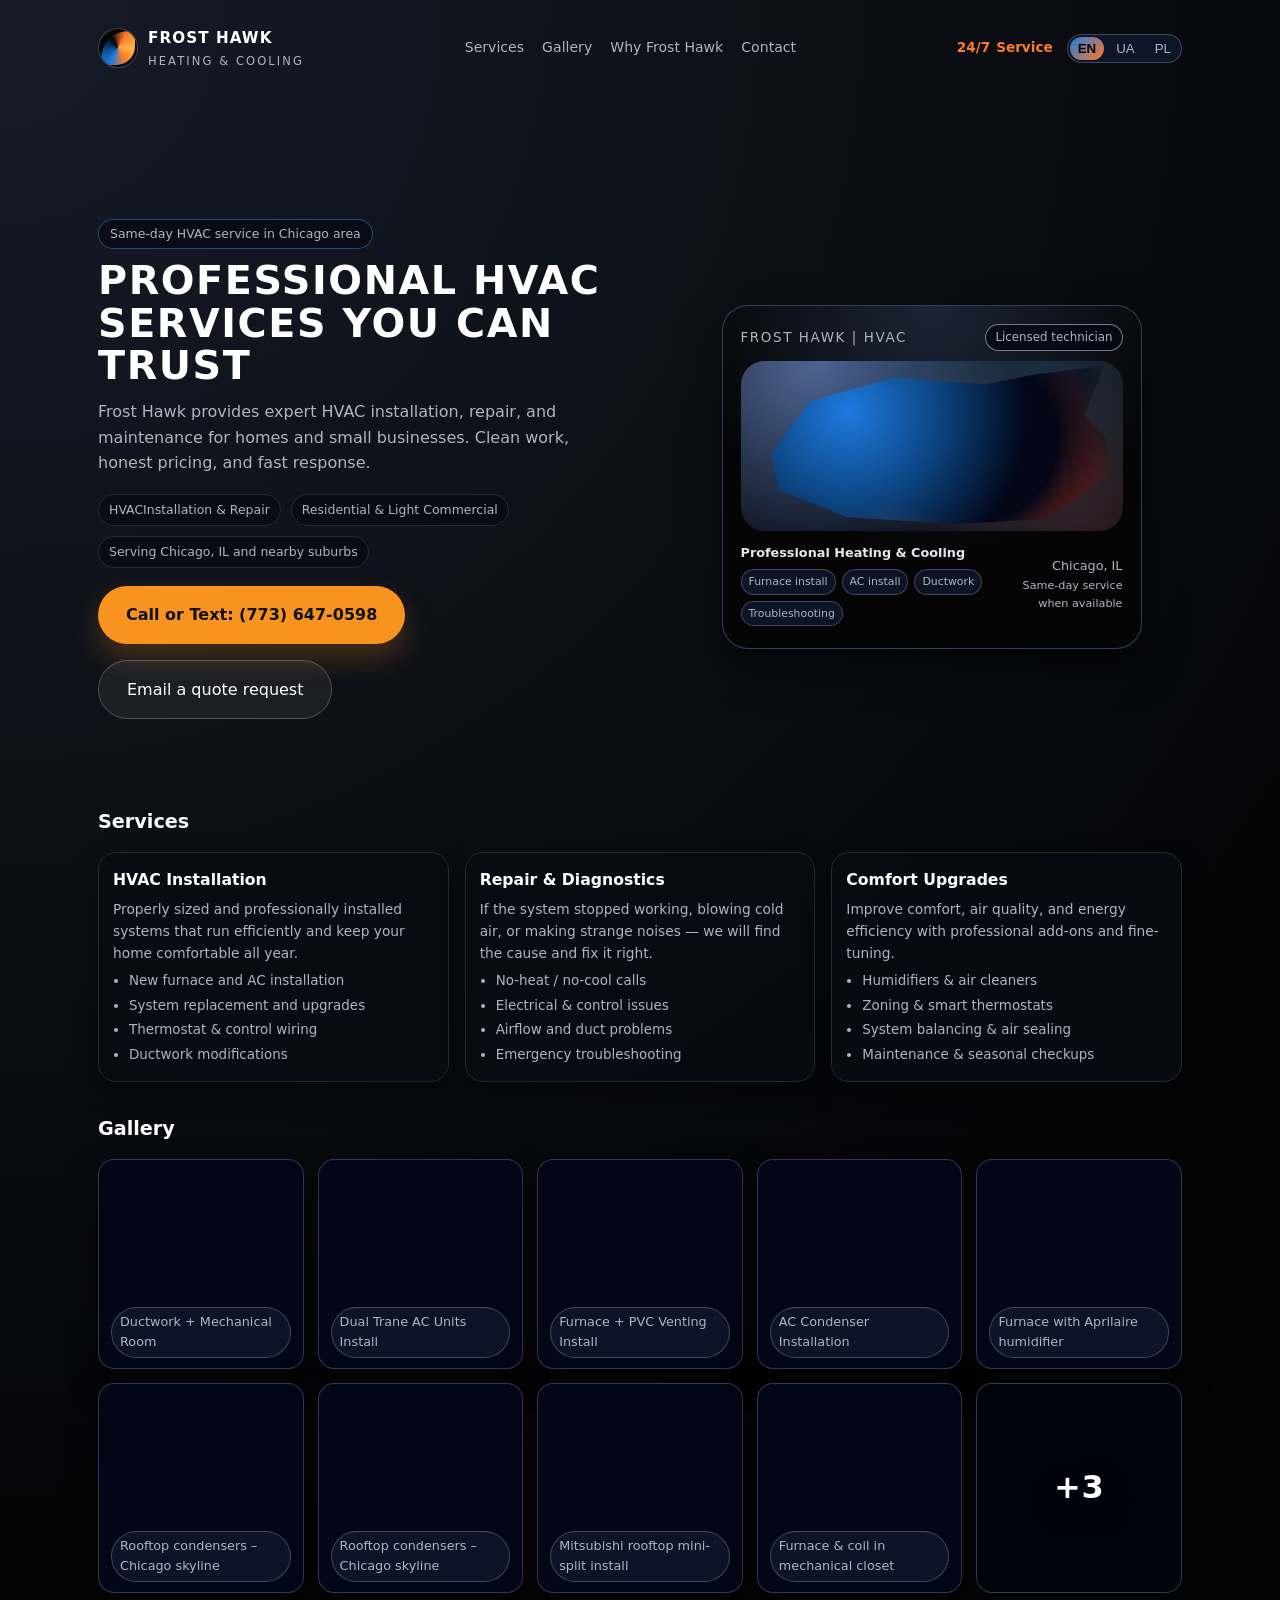
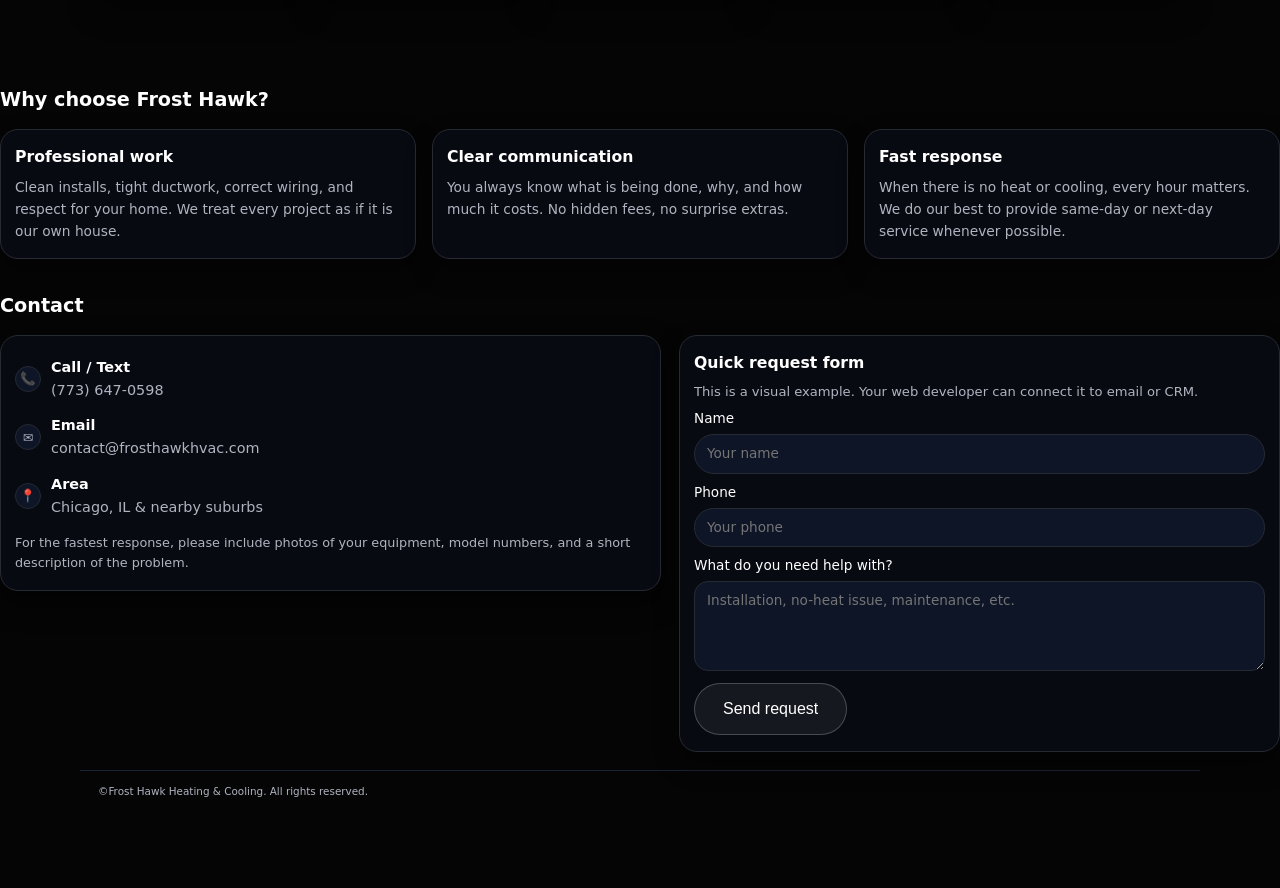
==== index.html @ 95826c8d "Add files via upload" ====
<!DOCTYPE html>
<html lang="en">
<head>
  <meta charset="UTF-8" />
    <link rel="stylesheet" href="style.css">
    <script src="script.js" defer></script>
  <title>FROST HAWK – Professional Heating & Cooling</title>
  <meta name="viewport" content="width=device-width, initial-scale=1" />
  <meta name="description" content="Frost Hawk – Professional Heating & Cooling. HVAC installation, repair and maintenance in Chicago area." />
</head>


<body>

<!-- Mobile Sticky CTA -->
<div class="mobile-sticky-cta">
    <a href="tel:+17736470598" class="btn btn-primary">
        Call or Text: (773) 647-0598
    </a>
</div>

  <div class="page">
    <header>
      <div class="wrapper">
        <div class="nav">
          <div class="logo-wrap">
            <div class="logo-circle">
              <!-- Put your real logo file as logo-frost-hawk.png in same folder -->
              <img src="img/logo-frost-hawk.png" alt="Frost Hawk logo" onerror="this.style.display='none'; this.nextElementSibling.style.display='block';" />
              <div class="logo-fallback" style="display:none;"></div>
            </div>
            <div class="brand-text">
              <div class="brand-name" data-i18n="brand_name">FROST HAWK</div>
              <div class="brand-sub" data-i18n="brand_sub">Heating &amp; Cooling</div>
            </div>
          </div>
          <nav class="nav-links">
            <a href="#services" data-i18n="nav_services">Services</a>
            <a href="#gallery" data-i18n="nav_gallery">Gallery</a>
            <a href="#why" data-i18n="nav_why">Why Frost Hawk</a>
            <a href="#contact" data-i18n="nav_contact">Contact</a>
          </nav>
          <div class="nav-right">
            <div class="nav-cta">
              <span data-i18n="nav_247">24/7</span>
              <span data-i18n="nav_service">Service</span>
            </div>

            <a class="header-phone-btn" href="tel:+17736470598" aria-label="Call (773) 647-0598">(773) 647-0598</a>
            <div class="lang-switch">
              <button class="lang-btn active" data-lang="en">EN</button>
              <button class="lang-btn" data-lang="uk">UA</button>
              <button class="lang-btn" data-lang="pl">PL</button>
            </div>

      <!-- Mobile fixed navigation + phone (mobile only) -->
      <div class="mobile-fixed-bar" id="mobileFixedBar">
        <div class="mobile-fixed-inner">
          <nav class="nav-links nav-links--mobile nav-links--fixed" aria-label="Mobile navigation">
              <a href="#services" data-i18n="nav_services">Services</a>
              <a href="#gallery" data-i18n="nav_gallery">Gallery</a>
              <a href="#why" data-i18n="nav_why">Why Frost Hawk</a>
              <a href="#contact" data-i18n="nav_contact">Contact</a>
            </nav>
          <div class="mobile-fixed-phone" id="mobileFixedPhone" aria-live="polite">
            <a class="mobile-fixed-phone__btn" href="tel:+17736470598" data-i18n="call_or_text">Call or Text: (773) 647-0598</a>
          </div>
        </div>
      </div>
</div>
</div>
      </div>
    </header>

    <main>
      <div class="wrapper">
        <!-- HERO -->
        <section class="hero">
          <div>
            <div class="hero-tag" data-i18n="hero_tag">
              <span class="hero-tag-pill"></span>
              Same-day HVAC service in Chicago area
            </div>
            <h1 class="hero-title" data-i18n="hero_title">
                Professional HVAC Services You Can Trust
            </h1>
            <p class="hero-subtitle" data-i18n="hero_subtitle">
              Frost Hawk provides expert HVAC installation, repair, and
              maintenance for homes and small businesses. Clean work, honest
              pricing, and fast response.
            </p>

            <div class="hero-badges">
              <div class="badge" data-i18n="badge_hvac"><strong>HVAC</strong> Installation &amp; Repair</div>
              <div class="badge" data-i18n="badge_residential">Residential &amp; Light Commercial</div>
              <div class="badge" data-i18n="badge_area">Serving Chicago, IL and nearby suburbs</div>
            </div>

              <div class="hero-actions">
                  <a
                          class="btn btn-primary"
                          href="tel:+17736470598"
                          data-i18n="btn_call"
                  >
                      Call or Text: (773) 647-0598
                  </a>

                  <a
                          class="btn btn-secondary"
                          href="mailto:contact@frosthawkhvac.com"
                          data-i18n="btn_email"
                  >
                      Email a quote request
                  </a>
              </div>


          </div>

          <!-- Right card -->
          <div class="hero-visual">
            <div class="hero-card">
              <div class="hero-card-header">
                <div class="hero-card-title" data-i18n="card_title">Frost Hawk | HVAC</div>
                <div class="hero-chip" data-i18n="card_chip">Licensed technician</div>
              </div>

              <div class="hero-hawk-blob">
                <div class="hero-hawk-shape"></div>
              </div>

              <div class="hero-card-footer">
                <div>
                  <strong data-i18n="card_footer_title">Professional Heating &amp; Cooling</strong>
                  <div class="hero-card-chip-row">
                    <span class="hero-card-chip" data-i18n="chip_furnace">Furnace install</span>
                    <span class="hero-card-chip" data-i18n="chip_ac">AC install</span>
                    <span class="hero-card-chip" data-i18n="chip_duct">Ductwork</span>
                    <span class="hero-card-chip" data-i18n="chip_trouble">Troubleshooting</span>
                  </div>
                </div>
                <div style="text-align:right;">
                  <div data-i18n="card_city">Chicago, IL</div>
                  <div style="font-size:0.7rem;color:var(--text-muted);" data-i18n="card_note">
                    Same-day service when available
                  </div>
                </div>
              </div>
            </div>
          </div>
        </section>

        <!-- SERVICES -->
        <section id="services">
          <h2 class="section-title" data-i18n="services_title">Services</h2>
          <div class="section-grid">
            <article class="card">
              <h3 data-i18n="svc_install_title">HVAC Installation</h3>
              <p data-i18n="svc_install_text">
                Properly sized and professionally installed systems that run
                efficiently and keep your home comfortable all year.
              </p>
              <ul>
                <li data-i18n="svc_install_li1">New furnace and AC installation</li>
                <li data-i18n="svc_install_li2">System replacement and upgrades</li>
                <li data-i18n="svc_install_li3">Thermostat &amp; control wiring</li>
                <li data-i18n="svc_install_li4">Ductwork modifications</li>
              </ul>
            </article>

            <article class="card">
              <h3 data-i18n="svc_repair_title">Repair &amp; Diagnostics</h3>
              <p data-i18n="svc_repair_text">
                If the system stopped working, blowing cold air, or making
                strange noises — we will find the cause and fix it right.
              </p>
              <ul>
                <li data-i18n="svc_repair_li1">No-heat / no-cool calls</li>
                <li data-i18n="svc_repair_li2">Electrical &amp; control issues</li>
                <li data-i18n="svc_repair_li3">Airflow and duct problems</li>
                <li data-i18n="svc_repair_li4">Emergency troubleshooting</li>
              </ul>
            </article>

            <article class="card">
              <h3 data-i18n="svc_upgrades_title">Comfort Upgrades</h3>
              <p data-i18n="svc_upgrades_text">
                Improve comfort, air quality, and energy efficiency with
                professional add-ons and fine-tuning.
              </p>
              <ul>
                <li data-i18n="svc_upgrades_li1">Humidifiers &amp; air cleaners</li>
                <li data-i18n="svc_upgrades_li2">Zoning &amp; smart thermostats</li>
                <li data-i18n="svc_upgrades_li3">System balancing &amp; air sealing</li>
                <li data-i18n="svc_upgrades_li4">Maintenance &amp; seasonal checkups</li>
              </ul>
            </article>
          </div>
        </section>

        <!-- GALLERY -->
        <section id="gallery">
          <h2 class="section-title" data-i18n="gallery_title">Gallery</h2>
<div class="gallery-grid">

                    <div class="gallery-item" style="background-image:url('img/gallery1.jpg'); background-position: top center;">
                        <div class="gallery-item-label">Ductwork + Mechanical Room</div>
                    </div>

                    <div class="gallery-item" style="background-image:url('img/gallery2.jpg')">
                        <div class="gallery-item-label">Dual Trane AC Units Install</div>
                    </div>

                    <div class="gallery-item" style="background-image:url('img/gallery3.jpg')">
                        <div class="gallery-item-label">Furnace + PVC Venting Install</div>
                    </div>

                    <div class="gallery-item" style="background-image:url('img/gallery4.jpg')">
                        <div class="gallery-item-label">AC Condenser Installation</div>
                    </div>

                <div class="gallery-item" style="background-image:url('img/gallery5.jpg')">
                    <div class="gallery-item-label">Furnace with Aprilaire humidifier</div>
                </div>

                <div class="gallery-item" style="background-image:url('img/gallery6.jpg')">
                    <div class="gallery-item-label">Rooftop condensers – Chicago skyline</div>
                </div>

                <div class="gallery-item" style="background-image:url('img/gallery7.jpg')">
                    <div class="gallery-item-label">Rooftop condensers – Chicago skyline</div>
                </div>

                <div class="gallery-item" style="background-image:url('img/gallery8.jpg')">
                    <div class="gallery-item-label">Mitsubishi rooftop mini-split install</div>
                </div>

                <div class="gallery-item" style="background-image:url('img/gallery9.jpg')">
                    <div class="gallery-item-label">Furnace & coil in mechanical closet</div>
                </div>

                <div class="gallery-item" style="background-image:url('img/gallery10.jpg')">
                    <div class="gallery-item-label">Radiant floor heating installation – commercial building</div>
                </div>

                <div class="gallery-item" style="background-image:url('img/gallery10_1.jpg')">
                    <div class="gallery-item-label">Hydronic radiant heating layout before concrete pour</div>
                </div>

                <div class="gallery-item" style="background-image:url('img/gallery10_2.jpg')">
                    <div class="gallery-item-label">Radiant heating system with insulation and tubing grid</div>
                </div>

                <div class="gallery-item gallery-more" role="button" tabindex="0" aria-label="View all photos">
                    <div class="gallery-more__overlay"></div>
                    <div class="gallery-more__text">+0</div>
                </div>
                <!-- Gallery Modal -->
                <div id="galleryModal" class="gallery-modal">
                    <div class="gallery-modal__overlay"></div>

                    <div class="gallery-modal__content">
                        <button class="gallery-modal__close">&times;</button>
                        <div id="galleryModalGrid" class="gallery-modal__grid"></div>
                    </div>
                </div>


            </div>





            </div>


        </section>

        <!-- WHY -->
        <section id="why">
          <h2 class="section-title" data-i18n="why_title">Why choose Frost Hawk?</h2>
          <div class="section-grid">
            <article class="card">
              <h3 data-i18n="why_prof_title">Professional work</h3>
              <p data-i18n="why_prof_text">
                Clean installs, tight ductwork, correct wiring, and respect for
                your home. We treat every project as if it is our own house.
              </p>
            </article>
            <article class="card">
              <h3 data-i18n="why_comm_title">Clear communication</h3>
              <p data-i18n="why_comm_text">
                You always know what is being done, why, and how much it costs.
                No hidden fees, no surprise extras.
              </p>
            </article>
            <article class="card">
              <h3 data-i18n="why_fast_title">Fast response</h3>
              <p data-i18n="why_fast_text">
                When there is no heat or cooling, every hour matters. We do our
                best to provide same-day or next-day service whenever possible.
              </p>
            </article>
          </div>
        </section>

        <!-- CONTACT -->
        <section id="contact">
          <h2 class="section-title" data-i18n="contact_title">Contact</h2>
          <div class="contact">
            <div class="contact-card">
              <div class="contact-row">
                <div class="contact-icon">📞</div>
                <div>
                  <strong data-i18n="contact_call_label">Call / Text</strong><br />
                  <a href="tel:+17736470598">(773) 647-0598</a>
                </div>
              </div>
              <div class="contact-row">
                <div class="contact-icon">✉️</div>
                <div>
                  <strong data-i18n="contact_email_label">Email</strong><br />
                    <a href="mailto:contact@frosthawkhvac.com">
                        contact@frosthawkhvac.com
                    </a>

                </div>
              </div>
              <div class="contact-row">
                <div class="contact-icon">📍</div>
                <div>
                  <strong data-i18n="contact_area_label">Area</strong><br />
                  <span data-i18n="contact_area_text">Chicago, IL &amp; nearby suburbs</span>
                </div>
              </div>
              <p class="contact-note" data-i18n="contact_note">
                For the fastest response, please include photos of your
                equipment, model numbers, and a short description of the
                problem.
              </p>
            </div>

            <div class="card">
              <h3 data-i18n="form_title">Quick request form</h3>
              <p style="font-size:0.82rem;color:var(--text-muted);margin-bottom:6px;" data-i18n="form_note">
                This is a visual example. Your web developer can connect it to
                email or CRM.
              </p>
                <form class="contact-form"
                      name="frosthawk-contact"
                      method="POST"
                      data-netlify="true">

                    <!-- обов'язкове приховане поле для Netlify -->
                    <input type="hidden" name="form-name" value="frosthawk-contact" />

                    <label>
                        <span data-i18n="form_name_label">Name</span>
                        <input type="text"
                               name="name"
                               placeholder="Your name"
                               data-i18n-placeholder="form_name_ph"
                               required />
                    </label>

                    <label>
                        <span data-i18n="form_phone_label">Phone</span>
                        <input type="tel"
                               name="phone"
                               placeholder="Your phone"
                               data-i18n-placeholder="form_phone_ph"
                               required />
                    </label>

                    <label>
                        <span data-i18n="form_msg_label">What do you need help with?</span>
                        <textarea
                                name="message"
                                placeholder="Installation, no-heat issue, maintenance, etc."
                                data-i18n-placeholder="form_msg_ph"
                                required></textarea>
                    </label>

                    <button type="submit" class="btn btn-secondary" data-i18n="form_btn">
                        Send request
                    </button>
                </form>

            </div>
          </div>
        </section>
      </div>
    </main>

    <footer>
      <div class="wrapper">
        <small data-i18n="footer_text">© <span id="year"></span> Frost Hawk Heating &amp; Cooling. All rights reserved.</small>
      </div>
    </footer>
  </div>

<!-- SERVICES MODAL -->
<div id="servicesModal" class="services-modal" aria-hidden="true">
    <div class="services-modal__backdrop" data-close="true"></div>

    <div class="services-modal__dialog" role="dialog" aria-modal="true">
        <button class="services-modal__close" type="button" aria-label="Close" data-close="true">×</button>

        <div class="services-modal__content"></div>

        <a class="btn btn-primary services-modal__cta" href="tel:+17736470598">
            Call or Text: (773) 647-0598
        </a>
    </div>
</div>

  <!-- LIGHTBOX -->
  <!-- LIGHTBOX -->
  <div id="lightbox" class="lightbox">
      <span class="close-lightbox">&times;</span>

      <button class="lightbox-btn lightbox-prev">&#10094;</button>
      <button class="lightbox-btn lightbox-next">&#10095;</button>

      <img id="lightbox-img" class="lightbox-img" src="">
  </div>


</body>
</html>
---- style.css ----
.nav-links--mobile{display:none !important;}
html, body{overflow-x:hidden; background:#050506;}
:root {
    --bg-main: #050506;
    --bg-card: #111318;
    --accent-orange: #ff7a2a;
    --accent-blue: #1e7adf;
    --accent-blue-dark: #0b427d;
    --text-main: #ffffff;
    --text-muted: #b0b4c0;
    --border-soft: #262a33;
    --radius-lg: 18px;
    --shadow-soft: 0 18px 40px rgba(0, 0, 0, 0.55);
}

* {
    box-sizing: border-box;
    margin: 0;
    padding: 0;
}

body {
    font-family: system-ui, -apple-system, BlinkMacSystemFont, "Segoe UI",
    sans-serif;
    background: radial-gradient(circle at top left, #151b28 0, #050506 55%);
    color: var(--text-main);
    line-height: 1.6;
    -webkit-font-smoothing: antialiased;
}

a {
    color: inherit;
    text-decoration: none;
}

img {
    max-width: 100%;
    display: block;
}

.page {
    min-height: 100vh;
    display: flex;
    flex-direction: column;
}

.wrapper {
    width: 100%;
    max-width: 1120px;
    margin: 0 auto;
    padding: 18px 18px 60px;
}

header {
    padding: 8px 0 12px;
}

.nav {
    display: flex;
    align-items: center;
    justify-content: space-between;
    gap: 18px;
}

.logo-wrap {
    display: flex;
    align-items: center;
    gap: 10px;
}

.logo-circle {
    width: 40px;
    height: 40px;
    border-radius: 999px;
    background: #050506;
    border: 1px solid rgba(148,163,184,0.4);
    display: flex;
    align-items: center;
    justify-content: center;
    overflow: hidden;
}

.logo-circle img {
    width: 100%;
    height: 100%;
    object-fit: cover;
}

.logo-fallback {
    width: 34px;
    height: 34px;
    border-radius: 90% 5% 60% 20%;
    background: conic-gradient(
            from 210deg,
            #1e7adf,
            #0b427d,
            #02040a,
            #ff7a2a,
            #ffb347,
            #ff7a2a,
            #1e7adf
    );
}

.brand-text {
    display: flex;
    flex-direction: column;
    gap: 2px;
}

.brand-name {
    font-weight: 800;
    letter-spacing: 0.07em;
    font-size: 0.95rem;
}

.brand-sub {
    font-size: 0.72rem;
    text-transform: uppercase;
    color: var(--text-muted);
    letter-spacing: 0.18em;
}

.nav-links {
    display: flex;
    gap: 18px;
    font-size: 0.88rem;
    color: var(--text-muted);
}

.nav-links a {
    position: relative;
    padding-bottom: 2px;
}

.nav-links a::after {
    content: "";
    position: absolute;
    left: 0;
    bottom: 0;
    width: 0;
    height: 2px;
    border-radius: 999px;
    background: linear-gradient(90deg, var(--accent-orange), var(--accent-blue));
    transition: width 0.18s ease-out;
}

.nav-links a:hover::after {
    width: 100%;
}

.nav-right {
    display: flex;
    align-items: center;
    gap: 14px;
}

.nav-cta {
    display: flex;
    align-items: center;
    gap: 6px;
    font-size: 0.85rem;
    color: var(--text-muted);
}

.nav-cta span {
    font-weight: 600;
    color: var(--accent-orange);
}

.lang-switch {
    display: flex;
    gap: 4px;
    border-radius: 999px;
    border: 1px solid rgba(75,85,99,0.8);
    padding: 2px;
    background: rgba(15,23,42,0.9);
    font-size: 0.75rem;
}

.lang-btn {
    border: none;
    background: transparent;
    color: var(--text-muted);
    padding: 4px 8px;
    border-radius: 999px;
    cursor: pointer;
}

.lang-btn.active {
    background: linear-gradient(135deg, var(--accent-blue), var(--accent-orange));
    color: #050505;
    font-weight: 600;
}

.btn {
    padding: 16px 28px;
    border-radius: 999px;
    font-size: 1rem;
    font-weight: 600;
    text-decoration: none;
    display: inline-flex;
    align-items: center;
    justify-content: center;
    transition: all 0.2s ease;
}

/* PRIMARY CTA */
.btn.btn-primary{
    background:#f7931e;
    color:#111;
    box-shadow:0 14px 30px rgba(247,147,30,0.25);
}

.btn.btn-primary:hover{
    background:#ff9f33;
    box-shadow:0 18px 36px rgba(247,147,30,0.32);
    transform:translateY(-1px);
}

/* SECONDARY CTA */

.btn.btn-secondary{
    font-weight:500;
    background:rgba(255,255,255,0.06);
    color:#fff;
    border:1px solid rgba(255,255,255,0.22);
}

.btn.btn-secondary:hover{
    background:rgba(255,255,255,0.12);
}


@media (max-width: 768px) {
    .hero-actions {
        flex-direction: column;
    }

    .hero-actions .btn {
        width: 100%;
    }
}

.hero {
    padding: 26px 0 40px;
    display: grid;
    grid-template-columns: minmax(0, 1.1fr) minmax(0, 1fr);
    gap: 32px;
    align-items: center;
}

.hero-tag {
    display: inline-flex;
    align-items: center;
    gap: 8px;
    padding: 4px 11px;
    border-radius: 999px;
    background: rgba(9, 12, 20, 0.9);
    border: 1px solid rgba(54, 116, 214, 0.6);
    font-size: 0.78rem;
    color: var(--text-muted);
    margin-bottom: 10px;
}

.hero-tag-pill {
    width: 8px;
    height: 8px;
    border-radius: 999px;
    background: radial-gradient(circle at 20% 20%, #fff, #4ade80);
    box-shadow: 0 0 10px #4ade80;
}

.hero-title {
    font-size: clamp(2.1rem, 3.1vw, 2.7rem);
    font-weight: 800;
    letter-spacing: 0.04em;
    line-height: 1.08;
    text-transform: uppercase;
    margin-bottom: 12px;
}

.hero-title span {
    background: linear-gradient(120deg, #fefcef, #ffcf70, #ff944c);
    -webkit-background-clip: text;
    color: transparent;
}

.hero-subtitle {
    font-size: 1rem;
    max-width: 520px;
    color: var(--text-muted);
    margin-bottom: 18px;
}

.hero-badges {
    display: flex;
    flex-wrap: wrap;
    gap: 10px;
    margin-bottom: 18px;
    font-size: 0.78rem;
}

.badge {
    padding: 5px 10px;
    border-radius: 999px;
    border: 1px solid var(--border-soft);
    background: rgba(9, 11, 18, 0.9);
    color: var(--text-muted);
}

.badge strong {
    color: var(--accent-orange);
}

.hero-actions {
    display: flex;
    flex-wrap: wrap;
    gap: 16px;
    margin-bottom: 16px;
}

.hero-contact-note {
    font-size: 0.86rem;
    color: var(--text-muted);
}

.hero-contact-note b {
    color: var(--text-main);
}

.hero-contact-note a {
    color: var(--accent-blue);
    text-decoration: underline;
    text-decoration-style: dotted;
}

.hero-visual {
    display: flex;
    justify-content: center;
}

.hero-card {
    width: 100%;
    max-width: 420px;
    background: radial-gradient(circle at top, #1b2436 0, #050506 62%);
    border-radius: 26px;
    padding: 18px 18px 22px;
    box-shadow: var(--shadow-soft);
    border: 1px solid rgba(60, 72, 104, 0.85);
    position: relative;
    overflow: hidden;
}

.hero-card-header {
    display: flex;
    justify-content: space-between;
    align-items: center;
    margin-bottom: 10px;
}

.hero-card-title {
    font-size: 0.84rem;
    letter-spacing: 0.12em;
    text-transform: uppercase;
    color: var(--text-muted);
}

.hero-chip {
    font-size: 0.74rem;
    padding: 3px 9px;
    border-radius: 999px;
    border: 1px solid rgba(148, 163, 184, 0.75);
    color: var(--text-muted);
    background: rgba(3, 7, 18, 0.7);
}

.hero-hawk-blob {
    position: relative;
    margin: 6px 0 12px;
    height: 170px;
    border-radius: 24px;
    background: radial-gradient(circle at 20% 0%, #415a8b, #0b1220 55%, #050506);
    overflow: hidden;
}

.hero-hawk-blob::before {
    content: "";
    position: absolute;
    inset: 0;
    background-image: radial-gradient(circle at 12% 10%, rgba(255, 255, 255, 0.08), transparent 55%),
    radial-gradient(circle at 80% 0%, rgba(56, 189, 248, 0.16), transparent 60%),
    radial-gradient(circle at 90% 90%, rgba(248, 113, 113, 0.18), transparent 60%);
    opacity: 0.9;
    mix-blend-mode: screen;
}

.hero-hawk-shape {
    position: absolute;
    inset: 0;
    background:
            radial-gradient(circle at 28% 30%, #1e7adf 0, #0b427d 32%, transparent 60%),
            radial-gradient(circle at 60% 45%, #020617 0, #020617 35%, transparent 65%),
            radial-gradient(circle at 60% 70%, #ff7a2a 0, #b9371b 36%, transparent 60%);
    clip-path: polygon(
            8% 55%,
            18% 24%,
            40% 10%,
            64% 14%,
            77% 8%,
            95% 3%,
            90% 32%,
            96% 46%,
            96% 68%,
            80% 93%,
            56% 96%,
            28% 92%,
            10% 76%
    );
    filter: drop-shadow(0 18px 40px rgba(15, 23, 42, 0.9));
}

.hero-card-footer {
    display: flex;
    justify-content: space-between;
    align-items: center;
    font-size: 0.8rem;
    color: var(--text-muted);
}

.hero-card-footer strong {
    color: #e5e7eb;
}

.hero-card-chip-row {
    display: flex;
    gap: 6px;
    margin-top: 6px;
    font-size: 0.68rem;
    flex-wrap: wrap;
}

.hero-card-chip {
    padding: 3px 7px;
    border-radius: 999px;
    background: rgba(15, 23, 42, 0.9);
    border: 1px solid rgba(75, 85, 99, 0.8);
}

section {
    margin-top: 32px;
}

.section-title {
    font-size: 1.2rem;
    font-weight: 700;
    margin-bottom: 14px;
}

.section-grid {
    display: grid;
    grid-template-columns: repeat(auto-fit, minmax(230px, 1fr));
    gap: 16px;
}

.card {
    background: rgba(9, 11, 18, 0.95);
    border-radius: var(--radius-lg);
    border: 1px solid var(--border-soft);
    padding: 14px 14px 16px;
    box-shadow: 0 12px 26px rgba(0, 0, 0, 0.45);
}

.card h3 {
    font-size: 0.98rem;
    margin-bottom: 6px;
}

.card p {
    font-size: 0.86rem;
    color: var(--text-muted);
}

.card ul {
    margin-top: 6px;
    padding-left: 16px;
    font-size: 0.84rem;
    color: var(--text-muted);
}

.card ul li + li {
    margin-top: 3px;
}

.gallery-grid {
    display: grid;
    grid-template-columns: repeat(auto-fit, minmax(180px, 1fr));
    gap: 14px;
}

.gallery-item {
    position: relative;
    border-radius: 16px;
    overflow: hidden;
    background: #020617;
    border: 1px solid rgba(51,65,85,0.9);
    height: 210px;                 /* фіксована висота, щоб усі однакові */
    display: flex;
    align-items: flex-end;
    padding: 10px 12px;
    box-shadow: 0 14px 30px rgba(0,0,0,0.55);

    /* ключове для фото: */
    background-size: cover;
    background-position: center;   /* центр кадру */
    background-repeat: no-repeat;
}


.gallery-item-label {
    font-size: 0.8rem;
    color: var(--text-muted);
    background: rgba(15,23,42,0.9);
    padding: 4px 8px;
    border-radius: 999px;
    border: 1px solid rgba(75,85,99,0.85);
    backdrop-filter: blur(4px);
}

.gallery-link {
    display: block;
    text-decoration: none;
    color: inherit;
}


.contact {
    display: grid;
    grid-template-columns: minmax(0, 1.1fr) minmax(0, 1fr);
    gap: 18px;
    align-items: start;
}

.contact-card {
    background: rgba(9, 11, 18, 0.96);
    border-radius: var(--radius-lg);
    border: 1px solid var(--border-soft);
    padding: 14px 14px 16px;
    box-shadow: 0 12px 26px rgba(0, 0, 0, 0.6);
}

.contact-row {
    display: flex;
    align-items: center;
    gap: 10px;
    font-size: 0.9rem;
    padding: 6px 0;
    color: var(--text-muted);
}

.contact-icon {
    width: 26px;
    height: 26px;
    border-radius: 999px;
    border: 1px solid var(--border-soft);
    display: flex;
    align-items: center;
    justify-content: center;
    font-size: 0.78rem;
    background: rgba(15, 23, 42, 0.85);
}

.contact-row strong {
    color: var(--text-main);
}

.contact-note {
    font-size: 0.8rem;
    margin-top: 8px;
    color: var(--text-muted);
}

.contact-form {
    display: flex;
    flex-direction: column;
    gap: 8px;
    font-size: 0.85rem;
}

.contact-form label {
    display: flex;
    flex-direction: column;
    gap: 4px;
}

.contact-form input,
.contact-form textarea {
    background: rgba(15, 23, 42, 0.9);
    border-radius: 999px;
    border: 1px solid var(--border-soft);
    padding: 8px 12px;
    color: var(--text-main);
    font: inherit;
    outline: none;
    transition: border 0.15s ease-out, box-shadow 0.15s ease-out;
}

.contact-form textarea {
    min-height: 90px;
    border-radius: 14px;
    resize: vertical;
}

.contact-form input:focus,
.contact-form textarea:focus {
    border-color: var(--accent-blue);
    box-shadow: 0 0 0 1px rgba(37, 99, 235, 0.6);
}

.contact-form .btn {
    margin-top: 4px;
    width: fit-content;
}

footer {
    padding: 18px 0 28px;
    font-size: 0.78rem;
    color: var(--text-muted);
}

footer .wrapper {
    border-top: 1px solid rgba(30, 41, 59, 0.9);
    padding-top: 12px;
}

footer small {
    display: block;
}

/* Responsive */

@media (max-width: 900px) {
    .hero {
        grid-template-columns: minmax(0, 1fr);
    }

    .hero-visual {
        order: -1;
    }

    .hero-card {
        max-width: 100%;
    }

    .wrapper {
        padding-inline: 14px;
    }
}

@media (max-width: 768px) {
    body {
        font-size: 15px;
    }

    .nav-links {
        display: none;
    }

    .nav-cta {
        display: none;
    }

    .hero-title {
        font-size: 1.8rem;
    }

    .hero-subtitle {
        font-size: 0.95rem;
    }


    .hero-actions .btn {
        width: 100%;
        justify-content: center;
    }

    .hero-badges {
        gap: 8px;
    }

    .section-grid {
        grid-template-columns: minmax(0, 1fr);
    }

    .gallery-grid {
        grid-template-columns: minmax(0, 1fr);
    }

    .contact {
        grid-template-columns: minmax(0, 1fr);
    }

    .contact-card,
    .card {
        padding-inline: 12px;
    }

    /* Mobile: make Services cards tappable (accordion) */
    #services .card{
        cursor: pointer;
    }
    #services .card:focus{
        outline: 2px solid rgba(56,189,248,0.55);
        outline-offset: 3px;
    }
    #services .card h3{
        display: flex;
        align-items: center;
        justify-content: space-between;
        gap: 10px;
    }
    #services .card h3::after{
        content: "▾";
        opacity: 0.75;
        transform: rotate(0deg);
        transition: transform .15s ease;
        flex: 0 0 auto;
    }
    #services .card.is-open h3::after{
        transform: rotate(180deg);
    }
    #services .card p,
    #services .card ul{
        display: none;
    }
    #services .card.is-open p,
    #services .card.is-open ul{
        display: block;
    }
}

@media (max-width: 480px) {
    .wrapper {
        padding-inline: 10px;
    }

    header {
        padding-bottom: 4px;
    }

    .logo-circle {
        width: 34px;
        height: 34px;
    }

    .brand-name {
        font-size: 0.9rem;
    }

    .brand-sub {
        font-size: 0.66rem;
    }

    .hero {
        padding: 18px 0 28px;
    }

    .hero-title {
        font-size: 1.6rem;
    }

    .hero-card {
        padding: 14px 12px 16px;
    }

    .hero-hawk-blob {
        height: 150px;
    }

    .btn {
        padding: 12px 18px;
        font-size: 0.95rem;
    }

    .contact-row {
        font-size: 0.86rem;
    }

    .contact-form input,
    .contact-form textarea {
        font-size: 0.86rem;
    }
}


/* LIGHTBOX OVERLAY */
.lightbox {
    display: none;
    position: fixed;
    inset: 0;
    background: rgba(0,0,0,0.75);
    backdrop-filter: blur(6px);
    justify-content: center;
    align-items: center;
    z-index: 9999;
}

.lightbox-img {
    max-width: 90%;
    max-height: 85%;
    border-radius: 12px;
    box-shadow: 0 0 25px rgba(0,0,0,0.7);
}

/* Кнопки "вліво/вправо" */
.lightbox-btn {
    position: absolute;
    top: 50%;
    transform: translateY(-50%);
    border: none;
    background: rgba(15,23,42,0.8);
    color: #ffffff;
    width: 44px;
    height: 44px;
    border-radius: 999px;
    cursor: pointer;
    font-size: 26px;
    display: flex;
    align-items: center;
    justify-content: center;
    box-shadow: 0 6px 18px rgba(0,0,0,0.6);
}

.lightbox-prev { left: 24px; }
.lightbox-next { right: 24px; }

.lightbox-btn:hover {
    background: rgba(30,64,175,0.95);
}

@media (max-width: 600px) {
    .lightbox-btn {
        width: 38px;
        height: 38px;
        font-size: 22px;
    }
}


.close-lightbox {
    position: fixed;
    top: 20px;
    right: 35px;
    font-size: 48px;
    font-weight: bold;
    color: white;
    cursor: pointer;
}

@media (max-width: 600px) {
    .gallery-item {
        height: auto;
        aspect-ratio: 16 / 9;      /* охайний формат кадру */
        background-size: contain;  /* показує всю фотку цілком */
        background-position: center;
        background-color: #020617; /* темні боки */
    }
}

/* =========================
   MOBILE STICKY CTA
========================= */
.mobile-sticky-cta {
    display: none; /* desktop: hidden */
}

@media (max-width: 768px) {
    .mobile-sticky-cta {
        position: fixed;
        left: 0;
        right: 0;
        bottom: 0;
        padding: 10px 12px calc(10px + env(safe-area-inset-bottom));
        background: linear-gradient(
                to top,
                rgba(5,5,6,0.98),
                rgba(5,5,6,0.85)
        );
        border-top: 1px solid rgba(255,255,255,0.08);
        justify-content: center;
        z-index: 999;
        backdrop-filter: blur(8px);

        /* ВАЖЛИВО: ховаємо за замовчуванням */
        display: flex;
        opacity: 0;
        pointer-events: none;
        transform: translateY(12px);
        transition: opacity 0.18s ease, transform 0.18s ease;
    }

    /* Показуємо тільки коли JS додасть клас */
    .mobile-sticky-cta.is-visible {
        opacity: 1;
        pointer-events: auto;
        transform: translateY(0);
    }

    .mobile-sticky-cta .btn {
        width: 100%;
        max-width: 520px;
        font-size: 1rem;
    }

    /* Щоб sticky не перекривав контент (можна залишити) */
    body.has-sticky {
        padding-bottom: 78px;
    }
}

/* =========================
   SERVICES MODAL (tap to zoom)
========================= */
#services .card { cursor: pointer; }

.services-modal {
    position: fixed;
    inset: 0;
    display: none;
    z-index: 1200;
}

.services-modal.is-open { display: block; }

.services-modal__backdrop{
    position:absolute;
    inset:0;
    background: rgba(0,0,0,0.65);
    backdrop-filter: blur(6px);
}

.services-modal__dialog{
    position:relative;
    width: calc(100% - 24px);
    max-width: 760px;
    margin: 10vh auto 0;
    background: rgba(9,11,18,0.96);
    border: 1px solid rgba(255,255,255,0.12);
    border-radius: 18px;
    box-shadow: 0 30px 80px rgba(0,0,0,0.55);
    padding: 16px 14px 14px;
    max-height: 80vh;
    overflow: auto;
}

.services-modal__close{
    position:absolute;
    top:10px;
    right:12px;
    width:44px;
    height:44px;
    border-radius:999px;
    border:1px solid rgba(255,255,255,0.14);
    background: rgba(255,255,255,0.06);
    color:#fff;
    font-size:28px;
    cursor:pointer;
}

.services-modal__content .card{
    background: transparent;
    border: none;
    box-shadow: none;
    padding: 4px 4px 0;
}

.services-modal__cta{
    width:100%;
    margin: 10px auto 0;
}

/* Gallery +N tile */
.gallery-more {
    position: relative;
    display: flex;
    align-items: center;
    justify-content: center;
    overflow: hidden;
}

.gallery-more__overlay{
    position:absolute;
    inset:0;
    background: rgba(0,0,0,0.45);
    backdrop-filter: blur(2px);
}

.gallery-more__text{
    position: relative;
    z-index: 2;
    font-size: 2rem;
    font-weight: 800;
    color: #fff;
    letter-spacing: 0.02em;
    text-shadow: 0 12px 30px rgba(0,0,0,0.45);
}

/* =========================
   GALLERY MODAL (thumbnails grid)
========================= */
.gallery-modal{
    position: fixed;
    inset: 0;
    display: none;
    z-index: 1300; /* вище за контент, нижче/вище лайтбокса не критично */
}
.gallery-modal.is-open{ display:block; }

.gallery-modal__backdrop{
    position:absolute;
    inset:0;
    background: rgba(0,0,0,0.70);
    backdrop-filter: blur(8px);
}

.gallery-modal__dialog{
    position: relative;
    width: calc(100% - 24px);
    max-width: 1000px;
    margin: 8vh auto 0;
    background: rgba(9,11,18,0.96);
    border: 1px solid rgba(255,255,255,0.12);
    border-radius: 18px;
    box-shadow: 0 30px 90px rgba(0,0,0,0.60);
    padding: 14px;
    max-height: 82vh;
    overflow: auto;
}

.gallery-modal__close{
    position: fixed;
    top: 14px;
    right: 14px;
    z-index: 3000;
    width: 46px;
    height: 46px;
    border-radius: 999px;
    background: rgba(0,0,0,0.6);
    backdrop-filter: blur(10px);
    display: flex;
    align-items: center;
    justify-content: center;
    font-size: 34px;
    color:#fff;
    border:none;
    cursor:pointer;
}

.gallery-modal__header{
    padding: 6px 6px 10px;
}
.gallery-modal__title{
    font-weight: 800;
    letter-spacing: 0.04em;
}
.gallery-modal__sub{
    font-size: 0.85rem;
    color: var(--text-muted);
    margin-top: 2px;
}

.gallery-modal__grid{
    display: grid;
    grid-template-columns: repeat(auto-fit, minmax(160px, 1fr));
    gap: 12px;
    padding: 6px;
}

.gallery-modal__thumb{
    position: relative;
    border-radius: 14px;
    overflow: hidden;
    border: 1px solid rgba(51,65,85,0.9);
    background: #020617;
    aspect-ratio: 16 / 10;
    cursor: pointer;
    box-shadow: 0 12px 26px rgba(0,0,0,0.45);

    background-size: cover;
    background-position: center;
    background-repeat: no-repeat;
}

.gallery-modal__thumb-label{
    position:absolute;
    left:10px;
    bottom:10px;
    font-size: 0.78rem;
    color: var(--text-muted);
    background: rgba(15,23,42,0.9);
    padding: 4px 8px;
    border-radius: 999px;
    border: 1px solid rgba(75,85,99,0.85);
    backdrop-filter: blur(4px);
}

/* ===== GALLERY MODAL ===== */
.gallery-modal {
    position: fixed;
    inset: 0;
    display: none;
    z-index: 9999;
}

.gallery-modal.is-open {
    display: block;
}

.gallery-modal__overlay {
    position: absolute;
    inset: 0;
    background: rgba(0,0,0,0.55);
}

.gallery-modal__content {
    position: relative;
    max-width: 1100px;
    margin: 60px auto;
    background: #0b0b0b;
    border-radius: 16px;
    padding: 24px;
}

.gallery-modal__close{
    position: fixed;
    top: 14px;
    right: 14px;
    z-index: 3000;
    width: 46px;
    height: 46px;
    border-radius: 999px;
    background: rgba(0,0,0,0.6);
    backdrop-filter: blur(10px);
    display: flex;
    align-items: center;
    justify-content: center;
    font-size: 34px;
    color:#fff;
    border:none;
    cursor:pointer;
}

.gallery-modal__grid {
    display: grid;
    grid-template-columns: repeat(auto-fill, minmax(180px, 1fr));
    gap: 16px;
}

.gallery-modal__thumb {
    position: relative;
    aspect-ratio: 1 / 1;
    background-size: cover;
    background-position: center;
    border-radius: 14px;
    cursor: pointer;
    overflow: hidden;
}

.gallery-modal__thumb::after {
    content: "";
    position: absolute;
    inset: 0;
    background: rgba(0,0,0,0.15);
    opacity: 0;
    transition: 0.2s;
}

.gallery-modal__thumb:hover::after {
    opacity: 1;
}

.gallery-modal__thumb-label {
    position: absolute;
    left: 10px;
    right: 10px;
    bottom: 10px;
    font-size: 13px;
    color: #fff;
    background: rgba(0,0,0,0.55);
    padding: 6px 10px;
    border-radius: 10px;
}







/* Mobile header phone button (appears after scroll) */
.header-phone-btn{
  display:none;
  align-items:center;
  justify-content:center;
  padding: 8px 12px;
  border-radius: 999px;
  border: 1px solid rgba(255,255,255,.14);
  background: rgba(0,0,0,.35);
  color: rgba(255,255,255,.92);
  font-weight: 700;
  font-size: 14px;
  line-height: 1;
  white-space: nowrap;
  opacity: 0;
  transform: translateY(-6px);
  pointer-events: none;
  transition: opacity .18s ease, transform .18s ease;
}
@media (max-width: 768px){
  .header-phone-btn{ display:inline-flex; }
  body.show-phone .header-phone-btn{
    opacity: 1;
    transform: translateY(0);
    pointer-events: auto;
  }
}


/* Prevent background scroll when any modal/lightbox is open */
html.modal-open, body.modal-open{
    overflow: hidden !important;
    overscroll-behavior: none;
    touch-action: auto;
}

/* Gallery modal should scroll internally */
.gallery-modal{
    overflow-y: auto;
    -webkit-overflow-scrolling: touch;
    overscroll-behavior: contain;
}

.gallery-modal__content{
    /* make content fit viewport and scroll */
    max-height: calc(100dvh - 24px);
    overflow: auto;
    margin: 12px auto;
    padding-top: 58px; /* space for close button */
}

/* Keep close button always accessible */
.gallery-modal__close{
    position: fixed;
    top: 14px;
    right: 14px;
    z-index: 3000;
    width: 46px;
    height: 46px;
    border-radius: 999px;
    background: rgba(0,0,0,0.6);
    backdrop-filter: blur(10px);
    display: flex;
    align-items: center;
    justify-content: center;
    font-size: 34px;
    color:#fff;
    border:none;
    cursor:pointer;
}

/* Ensure overlay sits under content but blocks clicks */
.gallery-modal__overlay{
    pointer-events: auto;
}
.gallery-modal__content{
    pointer-events: auto;
}

/* Lightbox: keep close button above image and prevent background scroll */
.close-lightbox{
    z-index: 2002;
}
.lightbox{
    touch-action: auto;
}


/* --- Desktop modal sizing & no sideways scroll --- */
.gallery-modal__content{
    width: min(1100px, calc(100vw - 24px));
    box-sizing: border-box;
}
.gallery-modal__grid{
    width: 100%;
    box-sizing: border-box;
}


/* --- Header responsiveness for long translations (UA/PL) --- */
@media (max-width: 520px){
  .nav{ flex-wrap: wrap; align-items: flex-start; gap: 10px; }
  .logo-wrap{ max-width: 70%; }
  .brand-name{ font-size: 0.9rem; }
  .brand-sub{
    font-size: 0.64rem;
    letter-spacing: 0.10em;
    line-height: 1.2;
    max-width: 20ch;
    word-break: break-word;
  }
  header .nav > .nav-links:not(.nav-links--mobile){ display:none; }
  header .nav{flex-direction:column; align-items:center;}
  .nav-right{width:100%; justify-content:center; flex-wrap:wrap;}
  .nav-cta{display:inline-flex;}
  .header-phone-btn{display:inline-flex;}

  .nav-links--mobile{ display:grid !important; }

    /* Mobile header nav under language switch */
  .nav-links--mobile{
    display: grid;
    grid-template-columns: 1fr 1fr;
    gap: 10px 14px;
    margin: 10px auto 0;
    width: 100%;
    max-width: 360px;
    padding: 0;
    border: none;
    background: transparent;
  }
  .nav-links--mobile a{
    display: block;
    text-align: center;
    padding: 10px 12px;
    border: 1px solid rgba(51,65,85,0.55);
    border-radius: 999px;
    background: rgba(2,6,23,0.35);
    backdrop-filter: blur(10px);
    font-size: 0.85rem;
    white-space: nowrap;
  }

  .lang-switch{ margin-left: auto; flex: 0 0 auto; }
  .lang-btn{ padding: 4px 7px; }
}

/* Prevent any horizontal page drift */
html, body{ overflow-x: hidden; }


/* ===== Mobile fixed nav + attached phone ===== */

@media (max-width: 768px){
  :root{ --mobile-fixed-bar-h: 0px; }

  body{
    padding-top: var(--mobile-fixed-bar-h) !important;
  }

  /* disable old bottom sticky CTA (we use top bar + phone) */
  .mobile-sticky-cta{ display:none !important; }

  .mobile-fixed-bar{
    position: fixed;
    top: 0;
    left: 0;
    right: 0;
    z-index: 5000;
    padding: 10px 12px;
    background: rgba(2,6,23,0.60);
    backdrop-filter: blur(14px);
    -webkit-backdrop-filter: blur(14px);
    border-bottom: 1px solid rgba(51,65,85,0.45);
  }

  .mobile-fixed-inner{
    max-width: 520px;
    margin: 0 auto;
  }

  .nav-links--fixed{
    display: flex !important;
    align-items: center;
    justify-content: flex-start;
    gap: 10px;
    flex-wrap: nowrap;
    overflow-x: auto;
    -webkit-overflow-scrolling: touch;
    padding-bottom: 4px;
    scrollbar-width: none;
  }
  .nav-links--fixed::-webkit-scrollbar{ display:none; }

  .nav-links--fixed a{
    white-space: nowrap;
    flex: 0 0 auto;
    padding: 10px 14px;
    border-radius: 999px;
    font-size: 14px;
  }

  /* Phone row hidden by default; appears when header phone is out of view */
  .mobile-fixed-phone{
    max-height: 0;
    opacity: 0;
    overflow: hidden;
    transform: translateY(-6px);
    transition: max-height .22s ease, opacity .22s ease, transform .22s ease, margin-top .22s ease;
    margin-top: 0;
  }

  body.show-fixed-phone .mobile-fixed-phone{
    max-height: 70px;
    opacity: 1;
    transform: translateY(0);
    margin-top: 8px;
  }

  .mobile-fixed-phone__btn{
    display: block;
    width: 100%;
    text-align: center;
    padding: 12px 14px;
    border-radius: 999px;
    border: 1px solid rgba(51,65,85,0.55);
    background: rgba(2,6,23,0.35);
    backdrop-filter: blur(12px);
    -webkit-backdrop-filter: blur(12px);
  }
}

@media (min-width: 769px){
  body{ padding-top: 0 !important; }
  .mobile-fixed-bar{ display:none !important; }
}
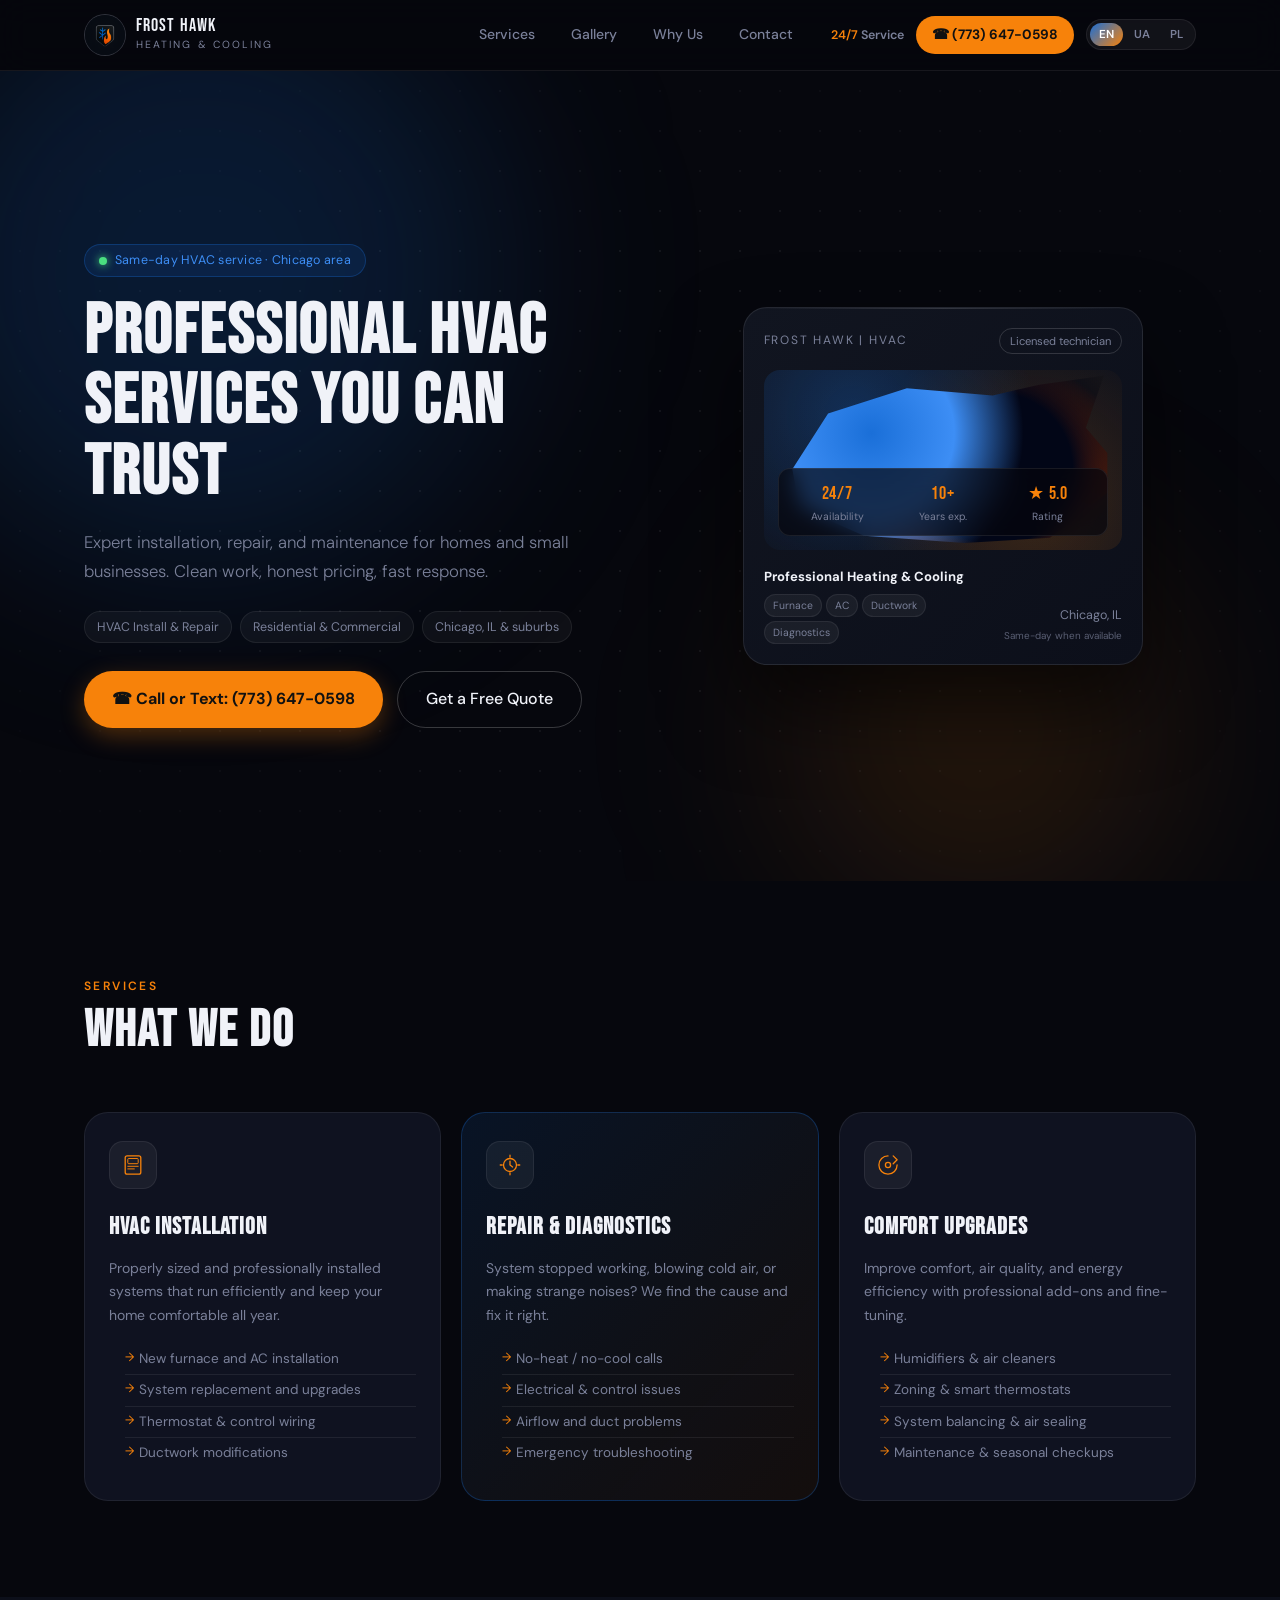
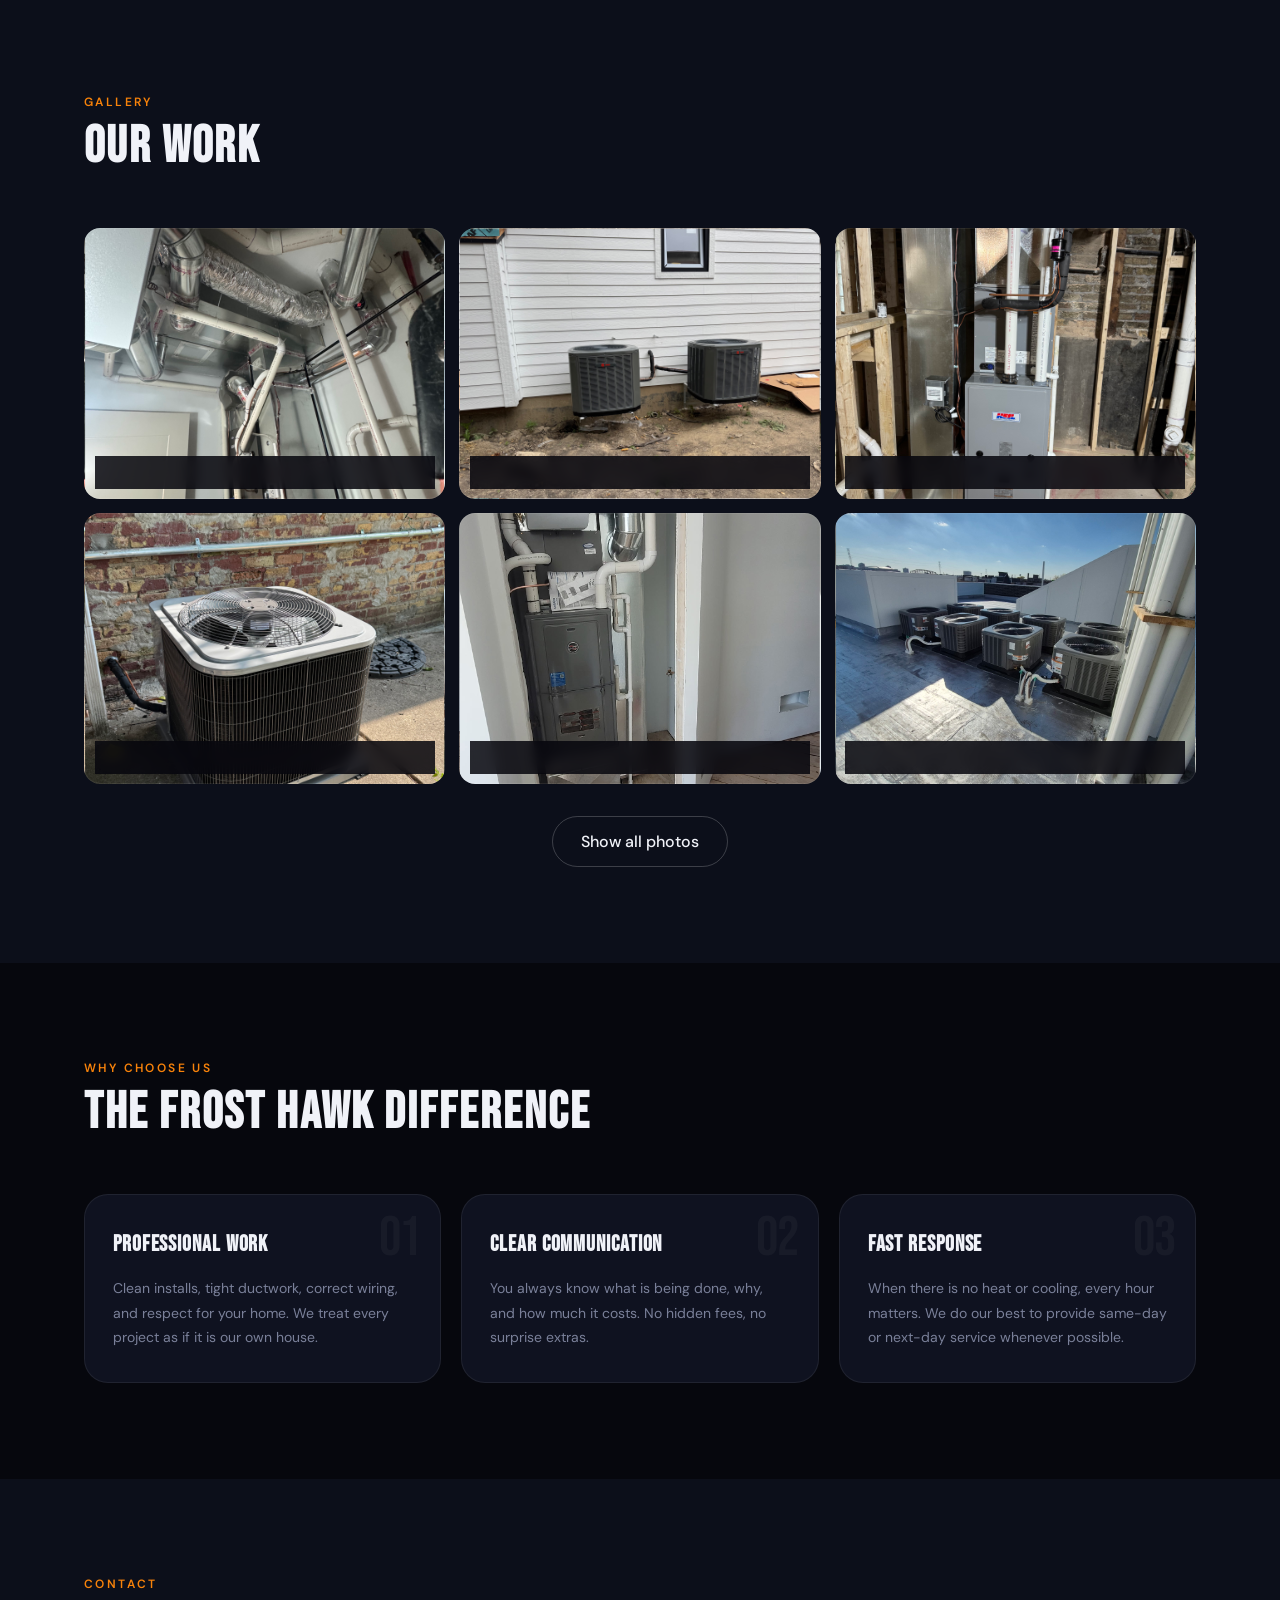
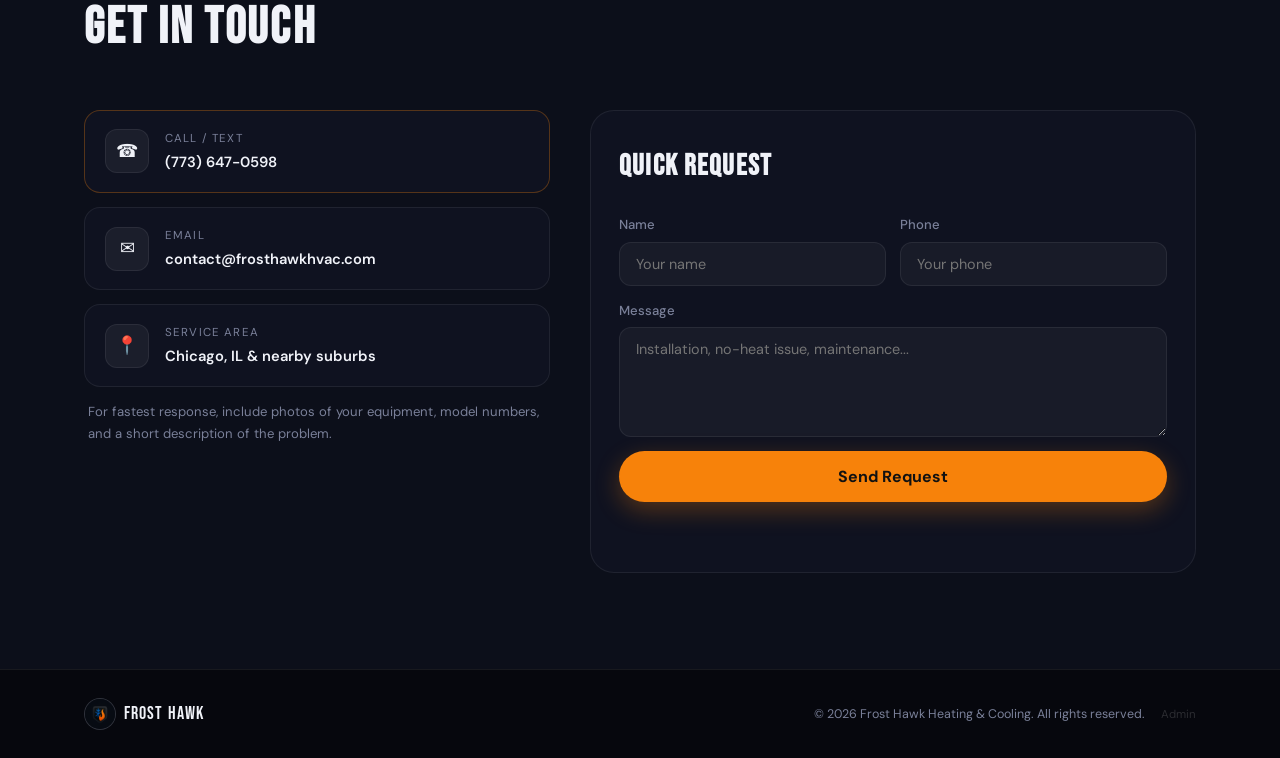
==== commit dca5ec52: "Add files via upload" ====
--- a/index.html
+++ b/index.html
@@ -2,430 +2,322 @@
 <html lang="en">
 <head>
   <meta charset="UTF-8" />
-    <link rel="stylesheet" href="style.css">
-    <script src="script.js" defer></script>
-  <title>FROST HAWK – Professional Heating & Cooling</title>
   <meta name="viewport" content="width=device-width, initial-scale=1" />
   <meta name="description" content="Frost Hawk – Professional Heating & Cooling. HVAC installation, repair and maintenance in Chicago area." />
+  <title>FROST HAWK – Professional Heating & Cooling</title>
+  <link rel="preconnect" href="https://fonts.googleapis.com">
+  <link rel="preconnect" href="https://fonts.gstatic.com" crossorigin>
+  <link href="https://fonts.googleapis.com/css2?family=Bebas+Neue&family=DM+Sans:ital,wght@0,300;0,400;0,500;0,600;1,300&display=swap" rel="stylesheet">
+  <link rel="stylesheet" href="style.css">
+  <script src="script.js" defer></script>
 </head>
-
-
 <body>
 
-<!-- Mobile Sticky CTA -->
-<div class="mobile-sticky-cta">
-    <a href="tel:+17736470598" class="btn btn-primary">
-        Call or Text: (773) 647-0598
-    </a>
+<!-- ══════════════════════════════════════════
+     MOBILE FIXED NAV BAR
+══════════════════════════════════════════ -->
+<div class="mob-bar" id="mobBar">
+  <nav class="mob-nav">
+    <a href="#services" data-i18n="nav_services">Services</a>
+    <a href="#gallery" data-i18n="nav_gallery">Gallery</a>
+    <a href="#why" data-i18n="nav_why">Why Us</a>
+    <a href="#contact" data-i18n="nav_contact">Contact</a>
+  </nav>
+  <a href="tel:+17736470598" class="mob-call" id="mobCall" data-i18n="btn_call_short">☎ (773) 647-0598</a>
 </div>
 
-  <div class="page">
-    <header>
-      <div class="wrapper">
-        <div class="nav">
-          <div class="logo-wrap">
-            <div class="logo-circle">
-              <!-- Put your real logo file as logo-frost-hawk.png in same folder -->
-              <img src="img/logo-frost-hawk.png" alt="Frost Hawk logo" onerror="this.style.display='none'; this.nextElementSibling.style.display='block';" />
-              <div class="logo-fallback" style="display:none;"></div>
+<!-- ══════════════════════════════════════════
+     HEADER
+══════════════════════════════════════════ -->
+<header class="site-header">
+  <div class="wrap">
+    <div class="hdr">
+      <a href="#" class="logo-link">
+        <div class="logo-ring">
+          <img src="logo-frost-hawk.png" alt="Frost Hawk" onerror="this.style.display='none'">
+        </div>
+        <div class="logo-text">
+          <span class="logo-name" data-i18n="brand_name">FROST HAWK</span>
+          <span class="logo-sub" data-i18n="brand_sub">Heating & Cooling</span>
+        </div>
+      </a>
+
+      <nav class="desk-nav">
+        <a href="#services" data-i18n="nav_services">Services</a>
+        <a href="#gallery" data-i18n="nav_gallery">Gallery</a>
+        <a href="#why" data-i18n="nav_why">Why Frost Hawk</a>
+        <a href="#contact" data-i18n="nav_contact">Contact</a>
+      </nav>
+
+      <div class="hdr-right">
+        <div class="badge-247"><span data-i18n="nav_247">24/7</span> <span data-i18n="nav_service">Service</span></div>
+        <a href="tel:+17736470598" class="hdr-phone" data-i18n="btn_call_short">(773) 647-0598</a>
+        <div class="lang-switch">
+          <button class="lang-btn active" data-lang="en">EN</button>
+          <button class="lang-btn" data-lang="uk">UA</button>
+          <button class="lang-btn" data-lang="pl">PL</button>
+        </div>
+      </div>
+    </div>
+  </div>
+</header>
+
+<!-- ══════════════════════════════════════════
+     HERO
+══════════════════════════════════════════ -->
+<section class="hero">
+  <div class="hero-bg-grid"></div>
+  <div class="hero-glow hero-glow--blue"></div>
+  <div class="hero-glow hero-glow--orange"></div>
+
+  <div class="wrap hero-wrap">
+    <div class="hero-content">
+      <div class="hero-eyebrow">
+        <span class="pulse-dot"></span>
+        <span data-i18n="hero_tag">Same-day HVAC service · Chicago area</span>
+      </div>
+
+      <h1 class="hero-h1" data-i18n="hero_title">Professional<br><em>HVAC Services</em><br>You Can Trust</h1>
+
+      <p class="hero-lead" data-i18n="hero_subtitle">Expert installation, repair, and maintenance for homes and small businesses. Clean work, honest pricing, fast response.</p>
+
+      <div class="hero-chips">
+        <span class="chip" data-i18n="badge_hvac">HVAC Install & Repair</span>
+        <span class="chip" data-i18n="badge_residential">Residential & Commercial</span>
+        <span class="chip" data-i18n="badge_area">Chicago, IL & suburbs</span>
+      </div>
+
+      <div class="hero-ctas">
+        <a href="tel:+17736470598" class="btn-primary" data-i18n="btn_call">☎ Call or Text: (773) 647-0598</a>
+        <a href="#contact" class="btn-ghost" data-i18n="btn_quote">Get a Free Quote</a>
+      </div>
+    </div>
+
+    <div class="hero-card-wrap">
+      <div class="hero-card">
+        <div class="hc-top">
+          <div class="hc-label" data-i18n="card_title">Frost Hawk | HVAC</div>
+          <div class="hc-badge" data-i18n="card_chip">Licensed technician</div>
+        </div>
+        <div class="hc-visual">
+          <div class="hawk-shape"></div>
+          <div class="hc-stats">
+            <div class="hc-stat"><span class="hc-num">24/7</span><span class="hc-cap" data-i18n="stat_availability">Availability</span></div>
+            <div class="hc-stat"><span class="hc-num">10+</span><span class="hc-cap" data-i18n="stat_years">Years exp.</span></div>
+            <div class="hc-stat"><span class="hc-num">★ 5.0</span><span class="hc-cap" data-i18n="stat_rating">Rating</span></div>
+          </div>
+        </div>
+        <div class="hc-footer">
+          <div>
+            <strong data-i18n="card_footer_title">Professional Heating & Cooling</strong>
+            <div class="hc-tags">
+              <span data-i18n="chip_furnace">Furnace</span>
+              <span data-i18n="chip_ac">AC</span>
+              <span data-i18n="chip_duct">Ductwork</span>
+              <span data-i18n="chip_trouble">Diagnostics</span>
             </div>
-            <div class="brand-text">
-              <div class="brand-name" data-i18n="brand_name">FROST HAWK</div>
-              <div class="brand-sub" data-i18n="brand_sub">Heating &amp; Cooling</div>
-            </div>
-          </div>
-          <nav class="nav-links">
-            <a href="#services" data-i18n="nav_services">Services</a>
-            <a href="#gallery" data-i18n="nav_gallery">Gallery</a>
-            <a href="#why" data-i18n="nav_why">Why Frost Hawk</a>
-            <a href="#contact" data-i18n="nav_contact">Contact</a>
-          </nav>
-          <div class="nav-right">
-            <div class="nav-cta">
-              <span data-i18n="nav_247">24/7</span>
-              <span data-i18n="nav_service">Service</span>
-            </div>
-
-            <a class="header-phone-btn" href="tel:+17736470598" aria-label="Call (773) 647-0598">(773) 647-0598</a>
-            <div class="lang-switch">
-              <button class="lang-btn active" data-lang="en">EN</button>
-              <button class="lang-btn" data-lang="uk">UA</button>
-              <button class="lang-btn" data-lang="pl">PL</button>
-            </div>
-
-      <!-- Mobile fixed navigation + phone (mobile only) -->
-      <div class="mobile-fixed-bar" id="mobileFixedBar">
-        <div class="mobile-fixed-inner">
-          <nav class="nav-links nav-links--mobile nav-links--fixed" aria-label="Mobile navigation">
-              <a href="#services" data-i18n="nav_services">Services</a>
-              <a href="#gallery" data-i18n="nav_gallery">Gallery</a>
-              <a href="#why" data-i18n="nav_why">Why Frost Hawk</a>
-              <a href="#contact" data-i18n="nav_contact">Contact</a>
-            </nav>
-          <div class="mobile-fixed-phone" id="mobileFixedPhone" aria-live="polite">
-            <a class="mobile-fixed-phone__btn" href="tel:+17736470598" data-i18n="call_or_text">Call or Text: (773) 647-0598</a>
-          </div>
-        </div>
-      </div>
+          </div>
+          <div class="hc-loc">
+            <div data-i18n="card_city">Chicago, IL</div>
+            <div class="hc-note" data-i18n="card_note">Same-day when available</div>
+          </div>
+        </div>
+      </div>
+    </div>
+  </div>
+</section>
+
+<!-- ══════════════════════════════════════════
+     SERVICES
+══════════════════════════════════════════ -->
+<section id="services" class="section">
+  <div class="wrap">
+    <div class="section-head">
+      <div class="section-label" data-i18n="services_title">Services</div>
+      <h2 class="section-h2" data-i18n="services_h2">What We Do</h2>
+    </div>
+
+    <div class="services-grid">
+      <article class="svc-card">
+        <div class="svc-icon">
+          <svg viewBox="0 0 40 40" fill="none"><rect x="8" y="6" width="24" height="28" rx="3" stroke="currentColor" stroke-width="2"/><rect x="12" y="10" width="16" height="8" rx="1.5" stroke="currentColor" stroke-width="1.5"/><line x1="12" y1="22" x2="28" y2="22" stroke="currentColor" stroke-width="1.5" stroke-linecap="round"/><line x1="12" y1="26" x2="22" y2="26" stroke="currentColor" stroke-width="1.5" stroke-linecap="round"/></svg>
+        </div>
+        <h3 data-i18n="svc_install_title">HVAC Installation</h3>
+        <p data-i18n="svc_install_text">Properly sized and professionally installed systems that run efficiently and keep your home comfortable all year.</p>
+        <ul>
+          <li data-i18n="svc_install_li1">New furnace and AC installation</li>
+          <li data-i18n="svc_install_li2">System replacement and upgrades</li>
+          <li data-i18n="svc_install_li3">Thermostat & control wiring</li>
+          <li data-i18n="svc_install_li4">Ductwork modifications</li>
+        </ul>
+      </article>
+
+      <article class="svc-card svc-card--accent">
+        <div class="svc-icon">
+          <svg viewBox="0 0 40 40" fill="none"><circle cx="20" cy="20" r="10" stroke="currentColor" stroke-width="2"/><path d="M20 14v6l4 3" stroke="currentColor" stroke-width="2" stroke-linecap="round"/><path d="M8 20H5M35 20h-3M20 8V5M20 35v-3" stroke="currentColor" stroke-width="2" stroke-linecap="round"/></svg>
+        </div>
+        <h3 data-i18n="svc_repair_title">Repair & Diagnostics</h3>
+        <p data-i18n="svc_repair_text">System stopped working, blowing cold air, or making strange noises? We find the cause and fix it right.</p>
+        <ul>
+          <li data-i18n="svc_repair_li1">No-heat / no-cool calls</li>
+          <li data-i18n="svc_repair_li2">Electrical & control issues</li>
+          <li data-i18n="svc_repair_li3">Airflow and duct problems</li>
+          <li data-i18n="svc_repair_li4">Emergency troubleshooting</li>
+        </ul>
+      </article>
+
+      <article class="svc-card">
+        <div class="svc-icon">
+          <svg viewBox="0 0 40 40" fill="none"><path d="M20 6c-7.732 0-14 6.268-14 14s6.268 14 14 14 14-6.268 14-14" stroke="currentColor" stroke-width="2" stroke-linecap="round"/><path d="M28 6l6 6-6 6" stroke="currentColor" stroke-width="2" stroke-linecap="round" stroke-linejoin="round"/><circle cx="20" cy="20" r="4" stroke="currentColor" stroke-width="2"/></svg>
+        </div>
+        <h3 data-i18n="svc_upgrades_title">Comfort Upgrades</h3>
+        <p data-i18n="svc_upgrades_text">Improve comfort, air quality, and energy efficiency with professional add-ons and fine-tuning.</p>
+        <ul>
+          <li data-i18n="svc_upgrades_li1">Humidifiers & air cleaners</li>
+          <li data-i18n="svc_upgrades_li2">Zoning & smart thermostats</li>
+          <li data-i18n="svc_upgrades_li3">System balancing & air sealing</li>
+          <li data-i18n="svc_upgrades_li4">Maintenance & seasonal checkups</li>
+        </ul>
+      </article>
+    </div>
+  </div>
+</section>
+
+<!-- ══════════════════════════════════════════
+     GALLERY
+══════════════════════════════════════════ -->
+<section id="gallery" class="section section--dark">
+  <div class="wrap">
+    <div class="section-head">
+      <div class="section-label" data-i18n="gallery_title">Gallery</div>
+      <h2 class="section-h2" data-i18n="gallery_h2">Our Work</h2>
+    </div>
+
+    <div class="gallery-grid" id="galleryGrid">
+      <!-- populated by JS from gallery-data.json or fallback array -->
+    </div>
+
+    <div class="gallery-more-wrap">
+      <button class="btn-ghost" id="galleryMoreBtn" style="display:none" data-i18n="gallery_show_more">Show all photos</button>
+    </div>
+  </div>
+</section>
+
+<!-- Gallery Lightbox -->
+<div class="lightbox" id="lightbox">
+  <button class="lb-close" id="lbClose">&#10005;</button>
+  <button class="lb-arrow lb-prev" id="lbPrev">&#10094;</button>
+  <button class="lb-arrow lb-next" id="lbNext">&#10095;</button>
+  <img class="lb-img" id="lbImg" src="" alt="">
+  <div class="lb-caption" id="lbCaption"></div>
 </div>
-</div>
-      </div>
-    </header>
-
-    <main>
-      <div class="wrapper">
-        <!-- HERO -->
-        <section class="hero">
+
+<!-- ══════════════════════════════════════════
+     WHY US
+══════════════════════════════════════════ -->
+<section id="why" class="section">
+  <div class="wrap">
+    <div class="section-head">
+      <div class="section-label" data-i18n="why_title">Why Choose Us</div>
+      <h2 class="section-h2" data-i18n="why_h2">The Frost Hawk Difference</h2>
+    </div>
+
+    <div class="why-grid">
+      <div class="why-card">
+        <div class="why-num">01</div>
+        <h3 data-i18n="why_prof_title">Professional Work</h3>
+        <p data-i18n="why_prof_text">Clean installs, tight ductwork, correct wiring, and respect for your home. We treat every project as if it is our own house.</p>
+      </div>
+      <div class="why-card">
+        <div class="why-num">02</div>
+        <h3 data-i18n="why_comm_title">Clear Communication</h3>
+        <p data-i18n="why_comm_text">You always know what is being done, why, and how much it costs. No hidden fees, no surprise extras.</p>
+      </div>
+      <div class="why-card">
+        <div class="why-num">03</div>
+        <h3 data-i18n="why_fast_title">Fast Response</h3>
+        <p data-i18n="why_fast_text">When there is no heat or cooling, every hour matters. We do our best to provide same-day or next-day service whenever possible.</p>
+      </div>
+    </div>
+  </div>
+</section>
+
+<!-- ══════════════════════════════════════════
+     CONTACT
+══════════════════════════════════════════ -->
+<section id="contact" class="section section--dark">
+  <div class="wrap">
+    <div class="section-head">
+      <div class="section-label" data-i18n="contact_title">Contact</div>
+      <h2 class="section-h2" data-i18n="contact_h2">Get In Touch</h2>
+    </div>
+
+    <div class="contact-grid">
+      <div class="contact-info">
+        <a href="tel:+17736470598" class="contact-item contact-item--big">
+          <div class="ci-icon">☎</div>
           <div>
-            <div class="hero-tag" data-i18n="hero_tag">
-              <span class="hero-tag-pill"></span>
-              Same-day HVAC service in Chicago area
-            </div>
-            <h1 class="hero-title" data-i18n="hero_title">
-                Professional HVAC Services You Can Trust
-            </h1>
-            <p class="hero-subtitle" data-i18n="hero_subtitle">
-              Frost Hawk provides expert HVAC installation, repair, and
-              maintenance for homes and small businesses. Clean work, honest
-              pricing, and fast response.
-            </p>
-
-            <div class="hero-badges">
-              <div class="badge" data-i18n="badge_hvac"><strong>HVAC</strong> Installation &amp; Repair</div>
-              <div class="badge" data-i18n="badge_residential">Residential &amp; Light Commercial</div>
-              <div class="badge" data-i18n="badge_area">Serving Chicago, IL and nearby suburbs</div>
-            </div>
-
-              <div class="hero-actions">
-                  <a
-                          class="btn btn-primary"
-                          href="tel:+17736470598"
-                          data-i18n="btn_call"
-                  >
-                      Call or Text: (773) 647-0598
-                  </a>
-
-                  <a
-                          class="btn btn-secondary"
-                          href="mailto:contact@frosthawkhvac.com"
-                          data-i18n="btn_email"
-                  >
-                      Email a quote request
-                  </a>
-              </div>
-
-
-          </div>
-
-          <!-- Right card -->
-          <div class="hero-visual">
-            <div class="hero-card">
-              <div class="hero-card-header">
-                <div class="hero-card-title" data-i18n="card_title">Frost Hawk | HVAC</div>
-                <div class="hero-chip" data-i18n="card_chip">Licensed technician</div>
-              </div>
-
-              <div class="hero-hawk-blob">
-                <div class="hero-hawk-shape"></div>
-              </div>
-
-              <div class="hero-card-footer">
-                <div>
-                  <strong data-i18n="card_footer_title">Professional Heating &amp; Cooling</strong>
-                  <div class="hero-card-chip-row">
-                    <span class="hero-card-chip" data-i18n="chip_furnace">Furnace install</span>
-                    <span class="hero-card-chip" data-i18n="chip_ac">AC install</span>
-                    <span class="hero-card-chip" data-i18n="chip_duct">Ductwork</span>
-                    <span class="hero-card-chip" data-i18n="chip_trouble">Troubleshooting</span>
-                  </div>
-                </div>
-                <div style="text-align:right;">
-                  <div data-i18n="card_city">Chicago, IL</div>
-                  <div style="font-size:0.7rem;color:var(--text-muted);" data-i18n="card_note">
-                    Same-day service when available
-                  </div>
-                </div>
-              </div>
-            </div>
-          </div>
-        </section>
-
-        <!-- SERVICES -->
-        <section id="services">
-          <h2 class="section-title" data-i18n="services_title">Services</h2>
-          <div class="section-grid">
-            <article class="card">
-              <h3 data-i18n="svc_install_title">HVAC Installation</h3>
-              <p data-i18n="svc_install_text">
-                Properly sized and professionally installed systems that run
-                efficiently and keep your home comfortable all year.
-              </p>
-              <ul>
-                <li data-i18n="svc_install_li1">New furnace and AC installation</li>
-                <li data-i18n="svc_install_li2">System replacement and upgrades</li>
-                <li data-i18n="svc_install_li3">Thermostat &amp; control wiring</li>
-                <li data-i18n="svc_install_li4">Ductwork modifications</li>
-              </ul>
-            </article>
-
-            <article class="card">
-              <h3 data-i18n="svc_repair_title">Repair &amp; Diagnostics</h3>
-              <p data-i18n="svc_repair_text">
-                If the system stopped working, blowing cold air, or making
-                strange noises — we will find the cause and fix it right.
-              </p>
-              <ul>
-                <li data-i18n="svc_repair_li1">No-heat / no-cool calls</li>
-                <li data-i18n="svc_repair_li2">Electrical &amp; control issues</li>
-                <li data-i18n="svc_repair_li3">Airflow and duct problems</li>
-                <li data-i18n="svc_repair_li4">Emergency troubleshooting</li>
-              </ul>
-            </article>
-
-            <article class="card">
-              <h3 data-i18n="svc_upgrades_title">Comfort Upgrades</h3>
-              <p data-i18n="svc_upgrades_text">
-                Improve comfort, air quality, and energy efficiency with
-                professional add-ons and fine-tuning.
-              </p>
-              <ul>
-                <li data-i18n="svc_upgrades_li1">Humidifiers &amp; air cleaners</li>
-                <li data-i18n="svc_upgrades_li2">Zoning &amp; smart thermostats</li>
-                <li data-i18n="svc_upgrades_li3">System balancing &amp; air sealing</li>
-                <li data-i18n="svc_upgrades_li4">Maintenance &amp; seasonal checkups</li>
-              </ul>
-            </article>
-          </div>
-        </section>
-
-        <!-- GALLERY -->
-        <section id="gallery">
-          <h2 class="section-title" data-i18n="gallery_title">Gallery</h2>
-<div class="gallery-grid">
-
-                    <div class="gallery-item" style="background-image:url('img/gallery1.jpg'); background-position: top center;">
-                        <div class="gallery-item-label">Ductwork + Mechanical Room</div>
-                    </div>
-
-                    <div class="gallery-item" style="background-image:url('img/gallery2.jpg')">
-                        <div class="gallery-item-label">Dual Trane AC Units Install</div>
-                    </div>
-
-                    <div class="gallery-item" style="background-image:url('img/gallery3.jpg')">
-                        <div class="gallery-item-label">Furnace + PVC Venting Install</div>
-                    </div>
-
-                    <div class="gallery-item" style="background-image:url('img/gallery4.jpg')">
-                        <div class="gallery-item-label">AC Condenser Installation</div>
-                    </div>
-
-                <div class="gallery-item" style="background-image:url('img/gallery5.jpg')">
-                    <div class="gallery-item-label">Furnace with Aprilaire humidifier</div>
-                </div>
-
-                <div class="gallery-item" style="background-image:url('img/gallery6.jpg')">
-                    <div class="gallery-item-label">Rooftop condensers – Chicago skyline</div>
-                </div>
-
-                <div class="gallery-item" style="background-image:url('img/gallery7.jpg')">
-                    <div class="gallery-item-label">Rooftop condensers – Chicago skyline</div>
-                </div>
-
-                <div class="gallery-item" style="background-image:url('img/gallery8.jpg')">
-                    <div class="gallery-item-label">Mitsubishi rooftop mini-split install</div>
-                </div>
-
-                <div class="gallery-item" style="background-image:url('img/gallery9.jpg')">
-                    <div class="gallery-item-label">Furnace & coil in mechanical closet</div>
-                </div>
-
-                <div class="gallery-item" style="background-image:url('img/gallery10.jpg')">
-                    <div class="gallery-item-label">Radiant floor heating installation – commercial building</div>
-                </div>
-
-                <div class="gallery-item" style="background-image:url('img/gallery10_1.jpg')">
-                    <div class="gallery-item-label">Hydronic radiant heating layout before concrete pour</div>
-                </div>
-
-                <div class="gallery-item" style="background-image:url('img/gallery10_2.jpg')">
-                    <div class="gallery-item-label">Radiant heating system with insulation and tubing grid</div>
-                </div>
-
-                <div class="gallery-item gallery-more" role="button" tabindex="0" aria-label="View all photos">
-                    <div class="gallery-more__overlay"></div>
-                    <div class="gallery-more__text">+0</div>
-                </div>
-                <!-- Gallery Modal -->
-                <div id="galleryModal" class="gallery-modal">
-                    <div class="gallery-modal__overlay"></div>
-
-                    <div class="gallery-modal__content">
-                        <button class="gallery-modal__close">&times;</button>
-                        <div id="galleryModalGrid" class="gallery-modal__grid"></div>
-                    </div>
-                </div>
-
-
-            </div>
-
-
-
-
-
-            </div>
-
-
-        </section>
-
-        <!-- WHY -->
-        <section id="why">
-          <h2 class="section-title" data-i18n="why_title">Why choose Frost Hawk?</h2>
-          <div class="section-grid">
-            <article class="card">
-              <h3 data-i18n="why_prof_title">Professional work</h3>
-              <p data-i18n="why_prof_text">
-                Clean installs, tight ductwork, correct wiring, and respect for
-                your home. We treat every project as if it is our own house.
-              </p>
-            </article>
-            <article class="card">
-              <h3 data-i18n="why_comm_title">Clear communication</h3>
-              <p data-i18n="why_comm_text">
-                You always know what is being done, why, and how much it costs.
-                No hidden fees, no surprise extras.
-              </p>
-            </article>
-            <article class="card">
-              <h3 data-i18n="why_fast_title">Fast response</h3>
-              <p data-i18n="why_fast_text">
-                When there is no heat or cooling, every hour matters. We do our
-                best to provide same-day or next-day service whenever possible.
-              </p>
-            </article>
-          </div>
-        </section>
-
-        <!-- CONTACT -->
-        <section id="contact">
-          <h2 class="section-title" data-i18n="contact_title">Contact</h2>
-          <div class="contact">
-            <div class="contact-card">
-              <div class="contact-row">
-                <div class="contact-icon">📞</div>
-                <div>
-                  <strong data-i18n="contact_call_label">Call / Text</strong><br />
-                  <a href="tel:+17736470598">(773) 647-0598</a>
-                </div>
-              </div>
-              <div class="contact-row">
-                <div class="contact-icon">✉️</div>
-                <div>
-                  <strong data-i18n="contact_email_label">Email</strong><br />
-                    <a href="mailto:contact@frosthawkhvac.com">
-                        contact@frosthawkhvac.com
-                    </a>
-
-                </div>
-              </div>
-              <div class="contact-row">
-                <div class="contact-icon">📍</div>
-                <div>
-                  <strong data-i18n="contact_area_label">Area</strong><br />
-                  <span data-i18n="contact_area_text">Chicago, IL &amp; nearby suburbs</span>
-                </div>
-              </div>
-              <p class="contact-note" data-i18n="contact_note">
-                For the fastest response, please include photos of your
-                equipment, model numbers, and a short description of the
-                problem.
-              </p>
-            </div>
-
-            <div class="card">
-              <h3 data-i18n="form_title">Quick request form</h3>
-              <p style="font-size:0.82rem;color:var(--text-muted);margin-bottom:6px;" data-i18n="form_note">
-                This is a visual example. Your web developer can connect it to
-                email or CRM.
-              </p>
-                <form class="contact-form"
-                      name="frosthawk-contact"
-                      method="POST"
-                      data-netlify="true">
-
-                    <!-- обов'язкове приховане поле для Netlify -->
-                    <input type="hidden" name="form-name" value="frosthawk-contact" />
-
-                    <label>
-                        <span data-i18n="form_name_label">Name</span>
-                        <input type="text"
-                               name="name"
-                               placeholder="Your name"
-                               data-i18n-placeholder="form_name_ph"
-                               required />
-                    </label>
-
-                    <label>
-                        <span data-i18n="form_phone_label">Phone</span>
-                        <input type="tel"
-                               name="phone"
-                               placeholder="Your phone"
-                               data-i18n-placeholder="form_phone_ph"
-                               required />
-                    </label>
-
-                    <label>
-                        <span data-i18n="form_msg_label">What do you need help with?</span>
-                        <textarea
-                                name="message"
-                                placeholder="Installation, no-heat issue, maintenance, etc."
-                                data-i18n-placeholder="form_msg_ph"
-                                required></textarea>
-                    </label>
-
-                    <button type="submit" class="btn btn-secondary" data-i18n="form_btn">
-                        Send request
-                    </button>
-                </form>
-
-            </div>
-          </div>
-        </section>
-      </div>
-    </main>
-
-    <footer>
-      <div class="wrapper">
-        <small data-i18n="footer_text">© <span id="year"></span> Frost Hawk Heating &amp; Cooling. All rights reserved.</small>
-      </div>
-    </footer>
-  </div>
-
-<!-- SERVICES MODAL -->
-<div id="servicesModal" class="services-modal" aria-hidden="true">
-    <div class="services-modal__backdrop" data-close="true"></div>
-
-    <div class="services-modal__dialog" role="dialog" aria-modal="true">
-        <button class="services-modal__close" type="button" aria-label="Close" data-close="true">×</button>
-
-        <div class="services-modal__content"></div>
-
-        <a class="btn btn-primary services-modal__cta" href="tel:+17736470598">
-            Call or Text: (773) 647-0598
+            <div class="ci-label" data-i18n="contact_call_label">Call / Text</div>
+            <div class="ci-val">(773) 647-0598</div>
+          </div>
         </a>
-    </div>
-</div>
-
-  <!-- LIGHTBOX -->
-  <!-- LIGHTBOX -->
-  <div id="lightbox" class="lightbox">
-      <span class="close-lightbox">&times;</span>
-
-      <button class="lightbox-btn lightbox-prev">&#10094;</button>
-      <button class="lightbox-btn lightbox-next">&#10095;</button>
-
-      <img id="lightbox-img" class="lightbox-img" src="">
-  </div>
-
+        <a href="mailto:contact@frosthawkhvac.com" class="contact-item">
+          <div class="ci-icon">✉</div>
+          <div>
+            <div class="ci-label" data-i18n="contact_email_label">Email</div>
+            <div class="ci-val">contact@frosthawkhvac.com</div>
+          </div>
+        </a>
+        <div class="contact-item">
+          <div class="ci-icon">📍</div>
+          <div>
+            <div class="ci-label" data-i18n="contact_area_label">Service Area</div>
+            <div class="ci-val" data-i18n="contact_area_text">Chicago, IL & nearby suburbs</div>
+          </div>
+        </div>
+        <p class="contact-note" data-i18n="contact_note">For fastest response, include photos of your equipment, model numbers, and a short description of the problem.</p>
+      </div>
+
+      <div class="contact-form-wrap">
+        <h3 data-i18n="form_title">Quick Request</h3>
+        <form id="contactForm" class="contact-form">
+          <div class="form-row">
+            <label>
+              <span data-i18n="form_name_label">Name</span>
+              <input type="text" name="name" required data-i18n-placeholder="form_name_ph" placeholder="Your name">
+            </label>
+            <label>
+              <span data-i18n="form_phone_label">Phone</span>
+              <input type="tel" name="phone" required data-i18n-placeholder="form_phone_ph" placeholder="Your phone">
+            </label>
+          </div>
+          <label>
+            <span data-i18n="form_msg_label">Message</span>
+            <textarea name="message" required data-i18n-placeholder="form_msg_ph" placeholder="Installation, no-heat issue, maintenance..."></textarea>
+          </label>
+          <button type="submit" class="btn-primary" data-i18n="form_btn">Send Request</button>
+          <div class="form-status" id="formStatus"></div>
+        </form>
+      </div>
+    </div>
+  </div>
+</section>
+
+<!-- ══════════════════════════════════════════
+     FOOTER
+══════════════════════════════════════════ -->
+<footer class="site-footer">
+  <div class="wrap footer-wrap">
+    <div class="footer-logo">
+      <div class="logo-ring logo-ring--sm">
+        <img src="logo-frost-hawk.png" alt="" onerror="this.style.display='none'">
+      </div>
+      <span class="logo-name" data-i18n="brand_name">FROST HAWK</span>
+    </div>
+    <p class="footer-copy"><span data-i18n="footer_text">© <span id="year"></span> Frost Hawk Heating & Cooling. All rights reserved.</span></p>
+    <a href="/admin.html" class="footer-admin-link" data-i18n="admin_link">Admin</a>
+  </div>
+</footer>
 
 </body>
 </html>
--- a/style.css
+++ b/style.css
@@ -1,1435 +1,759 @@
-.nav-links--mobile{display:none !important;}
-html, body{overflow-x:hidden; background:#050506;}
+/* ═══════════════════════════════════════════════
+   FROST HAWK — style.css  (full redesign)
+═══════════════════════════════════════════════ */
+
+/* ── Fonts & Variables ── */
+@import url('https://fonts.googleapis.com/css2?family=Bebas+Neue&family=DM+Sans:ital,wght@0,300;0,400;0,500;0,600;1,300&display=swap');
+
 :root {
-    --bg-main: #050506;
-    --bg-card: #111318;
-    --accent-orange: #ff7a2a;
-    --accent-blue: #1e7adf;
-    --accent-blue-dark: #0b427d;
-    --text-main: #ffffff;
-    --text-muted: #b0b4c0;
-    --border-soft: #262a33;
-    --radius-lg: 18px;
-    --shadow-soft: 0 18px 40px rgba(0, 0, 0, 0.55);
-}
-
-* {
-    box-sizing: border-box;
-    margin: 0;
-    padding: 0;
-}
+  --bg:        #06070d;
+  --bg2:       #0c0f1a;
+  --bg3:       #111520;
+  --card:      #0f1220;
+  --border:    rgba(255,255,255,0.07);
+  --orange:    #f7820a;
+  --orange2:   #ffaa44;
+  --blue:      #1a6fd8;
+  --blue2:     #3d8ef5;
+  --txt:       #f0f2f8;
+  --muted:     #7a8099;
+  --radius:    16px;
+  --radius-lg: 24px;
+  --ff-display: 'Bebas Neue', sans-serif;
+  --ff-body:   'DM Sans', sans-serif;
+}
+
+*, *::before, *::after { box-sizing: border-box; margin: 0; padding: 0; }
+
+html { scroll-behavior: smooth; overflow-x: hidden; }
 
 body {
-    font-family: system-ui, -apple-system, BlinkMacSystemFont, "Segoe UI",
-    sans-serif;
-    background: radial-gradient(circle at top left, #151b28 0, #050506 55%);
-    color: var(--text-main);
-    line-height: 1.6;
-    -webkit-font-smoothing: antialiased;
-}
-
-a {
-    color: inherit;
-    text-decoration: none;
-}
-
-img {
-    max-width: 100%;
-    display: block;
-}
-
-.page {
-    min-height: 100vh;
-    display: flex;
-    flex-direction: column;
-}
-
-.wrapper {
-    width: 100%;
-    max-width: 1120px;
-    margin: 0 auto;
-    padding: 18px 18px 60px;
-}
-
-header {
-    padding: 8px 0 12px;
-}
-
-.nav {
-    display: flex;
-    align-items: center;
-    justify-content: space-between;
-    gap: 18px;
-}
-
-.logo-wrap {
-    display: flex;
-    align-items: center;
-    gap: 10px;
-}
-
-.logo-circle {
-    width: 40px;
-    height: 40px;
-    border-radius: 999px;
-    background: #050506;
-    border: 1px solid rgba(148,163,184,0.4);
-    display: flex;
-    align-items: center;
-    justify-content: center;
-    overflow: hidden;
-}
-
-.logo-circle img {
-    width: 100%;
-    height: 100%;
-    object-fit: cover;
-}
-
-.logo-fallback {
-    width: 34px;
-    height: 34px;
-    border-radius: 90% 5% 60% 20%;
-    background: conic-gradient(
-            from 210deg,
-            #1e7adf,
-            #0b427d,
-            #02040a,
-            #ff7a2a,
-            #ffb347,
-            #ff7a2a,
-            #1e7adf
-    );
-}
-
-.brand-text {
-    display: flex;
-    flex-direction: column;
-    gap: 2px;
-}
-
-.brand-name {
-    font-weight: 800;
-    letter-spacing: 0.07em;
-    font-size: 0.95rem;
-}
-
-.brand-sub {
-    font-size: 0.72rem;
-    text-transform: uppercase;
-    color: var(--text-muted);
-    letter-spacing: 0.18em;
-}
-
-.nav-links {
-    display: flex;
-    gap: 18px;
-    font-size: 0.88rem;
-    color: var(--text-muted);
-}
-
-.nav-links a {
-    position: relative;
-    padding-bottom: 2px;
-}
-
-.nav-links a::after {
-    content: "";
-    position: absolute;
-    left: 0;
-    bottom: 0;
-    width: 0;
-    height: 2px;
-    border-radius: 999px;
-    background: linear-gradient(90deg, var(--accent-orange), var(--accent-blue));
-    transition: width 0.18s ease-out;
-}
-
-.nav-links a:hover::after {
-    width: 100%;
-}
-
-.nav-right {
-    display: flex;
-    align-items: center;
-    gap: 14px;
-}
-
-.nav-cta {
-    display: flex;
-    align-items: center;
-    gap: 6px;
-    font-size: 0.85rem;
-    color: var(--text-muted);
-}
-
-.nav-cta span {
-    font-weight: 600;
-    color: var(--accent-orange);
-}
-
+  font-family: var(--ff-body);
+  background: var(--bg);
+  color: var(--txt);
+  line-height: 1.65;
+  -webkit-font-smoothing: antialiased;
+  overflow-x: hidden;
+}
+
+a { color: inherit; text-decoration: none; }
+img { max-width: 100%; display: block; }
+
+/* ── Layout ── */
+.wrap {
+  width: 100%;
+  max-width: 1160px;
+  margin: 0 auto;
+  padding: 0 24px;
+}
+
+/* ══════════════════════════════════════════════
+   HEADER
+══════════════════════════════════════════════ */
+.site-header {
+  position: sticky;
+  top: 0;
+  z-index: 100;
+  background: rgba(6,7,13,0.85);
+  backdrop-filter: blur(16px);
+  -webkit-backdrop-filter: blur(16px);
+  border-bottom: 1px solid var(--border);
+}
+
+.hdr {
+  display: flex;
+  align-items: center;
+  gap: 24px;
+  padding: 14px 0;
+}
+
+/* Logo */
+.logo-link { display: flex; align-items: center; gap: 10px; text-decoration: none; flex-shrink: 0; }
+
+.logo-ring {
+  width: 42px; height: 42px;
+  border-radius: 50%;
+  border: 1px solid rgba(255,255,255,0.15);
+  background: var(--bg2);
+  overflow: hidden;
+  display: flex; align-items: center; justify-content: center;
+}
+.logo-ring img { width: 100%; height: 100%; object-fit: cover; }
+.logo-ring--sm { width: 32px; height: 32px; }
+
+.logo-text { display: flex; flex-direction: column; gap: 1px; }
+.logo-name { font-family: var(--ff-display); font-size: 1.15rem; letter-spacing: 0.06em; color: var(--txt); line-height: 1; }
+.logo-sub { font-size: 0.65rem; text-transform: uppercase; letter-spacing: 0.2em; color: var(--muted); }
+
+/* Desktop nav */
+.desk-nav {
+  display: flex; gap: 8px; margin-left: auto;
+}
+.desk-nav a {
+  padding: 6px 14px;
+  font-size: 0.875rem;
+  font-weight: 500;
+  color: var(--muted);
+  border-radius: 999px;
+  transition: color 0.15s, background 0.15s;
+}
+.desk-nav a:hover { color: var(--txt); background: rgba(255,255,255,0.06); }
+
+/* Header right */
+.hdr-right { display: flex; align-items: center; gap: 12px; flex-shrink: 0; }
+
+.badge-247 {
+  font-size: 0.78rem; font-weight: 600;
+  color: var(--muted);
+  white-space: nowrap;
+}
+.badge-247 span:first-child { color: var(--orange); }
+
+.hdr-phone {
+  display: inline-flex; align-items: center;
+  padding: 8px 16px;
+  background: var(--orange);
+  color: #111;
+  font-weight: 700;
+  font-size: 0.85rem;
+  border-radius: 999px;
+  white-space: nowrap;
+  transition: background 0.15s, transform 0.15s;
+}
+.hdr-phone:hover { background: var(--orange2); transform: translateY(-1px); }
+
+/* Lang switch */
 .lang-switch {
-    display: flex;
-    gap: 4px;
-    border-radius: 999px;
-    border: 1px solid rgba(75,85,99,0.8);
-    padding: 2px;
-    background: rgba(15,23,42,0.9);
-    font-size: 0.75rem;
-}
-
+  display: flex; gap: 2px;
+  background: rgba(255,255,255,0.05);
+  border: 1px solid var(--border);
+  border-radius: 999px;
+  padding: 3px;
+}
 .lang-btn {
-    border: none;
-    background: transparent;
-    color: var(--text-muted);
-    padding: 4px 8px;
-    border-radius: 999px;
-    cursor: pointer;
-}
-
+  border: none; background: transparent;
+  color: var(--muted);
+  font-family: var(--ff-body);
+  font-size: 0.72rem; font-weight: 600;
+  padding: 4px 9px;
+  border-radius: 999px;
+  cursor: pointer;
+  transition: all 0.15s;
+}
 .lang-btn.active {
-    background: linear-gradient(135deg, var(--accent-blue), var(--accent-orange));
-    color: #050505;
-    font-weight: 600;
-}
-
-.btn {
-    padding: 16px 28px;
-    border-radius: 999px;
-    font-size: 1rem;
-    font-weight: 600;
-    text-decoration: none;
-    display: inline-flex;
-    align-items: center;
-    justify-content: center;
-    transition: all 0.2s ease;
-}
-
-/* PRIMARY CTA */
-.btn.btn-primary{
-    background:#f7931e;
-    color:#111;
-    box-shadow:0 14px 30px rgba(247,147,30,0.25);
-}
-
-.btn.btn-primary:hover{
-    background:#ff9f33;
-    box-shadow:0 18px 36px rgba(247,147,30,0.32);
-    transform:translateY(-1px);
-}
-
-/* SECONDARY CTA */
-
-.btn.btn-secondary{
-    font-weight:500;
-    background:rgba(255,255,255,0.06);
-    color:#fff;
-    border:1px solid rgba(255,255,255,0.22);
-}
-
-.btn.btn-secondary:hover{
-    background:rgba(255,255,255,0.12);
-}
-
-
-@media (max-width: 768px) {
-    .hero-actions {
-        flex-direction: column;
-    }
-
-    .hero-actions .btn {
-        width: 100%;
-    }
-}
-
+  background: linear-gradient(135deg, var(--blue), var(--orange));
+  color: #fff;
+}
+
+/* ══════════════════════════════════════════════
+   BUTTONS
+══════════════════════════════════════════════ */
+.btn-primary {
+  display: inline-flex; align-items: center; justify-content: center;
+  padding: 15px 28px;
+  background: var(--orange);
+  color: #111;
+  font-family: var(--ff-body);
+  font-size: 1rem; font-weight: 700;
+  border-radius: 999px;
+  border: none; cursor: pointer;
+  text-decoration: none;
+  transition: background 0.15s, transform 0.15s, box-shadow 0.15s;
+  box-shadow: 0 8px 24px rgba(247,130,10,0.3);
+}
+.btn-primary:hover { background: var(--orange2); transform: translateY(-2px); box-shadow: 0 12px 32px rgba(247,130,10,0.4); }
+
+.btn-ghost {
+  display: inline-flex; align-items: center; justify-content: center;
+  padding: 14px 28px;
+  background: transparent;
+  color: var(--txt);
+  font-family: var(--ff-body);
+  font-size: 1rem; font-weight: 500;
+  border-radius: 999px;
+  border: 1px solid rgba(255,255,255,0.2);
+  cursor: pointer; text-decoration: none;
+  transition: border-color 0.15s, background 0.15s, transform 0.15s;
+}
+.btn-ghost:hover { border-color: rgba(255,255,255,0.4); background: rgba(255,255,255,0.06); transform: translateY(-1px); }
+
+/* ══════════════════════════════════════════════
+   HERO
+══════════════════════════════════════════════ */
 .hero {
-    padding: 26px 0 40px;
-    display: grid;
-    grid-template-columns: minmax(0, 1.1fr) minmax(0, 1fr);
-    gap: 32px;
-    align-items: center;
-}
-
-.hero-tag {
-    display: inline-flex;
-    align-items: center;
-    gap: 8px;
-    padding: 4px 11px;
-    border-radius: 999px;
-    background: rgba(9, 12, 20, 0.9);
-    border: 1px solid rgba(54, 116, 214, 0.6);
-    font-size: 0.78rem;
-    color: var(--text-muted);
-    margin-bottom: 10px;
-}
-
-.hero-tag-pill {
-    width: 8px;
-    height: 8px;
-    border-radius: 999px;
-    background: radial-gradient(circle at 20% 20%, #fff, #4ade80);
-    box-shadow: 0 0 10px #4ade80;
-}
-
-.hero-title {
-    font-size: clamp(2.1rem, 3.1vw, 2.7rem);
-    font-weight: 800;
-    letter-spacing: 0.04em;
-    line-height: 1.08;
-    text-transform: uppercase;
-    margin-bottom: 12px;
-}
-
-.hero-title span {
-    background: linear-gradient(120deg, #fefcef, #ffcf70, #ff944c);
-    -webkit-background-clip: text;
-    color: transparent;
-}
-
-.hero-subtitle {
-    font-size: 1rem;
-    max-width: 520px;
-    color: var(--text-muted);
-    margin-bottom: 18px;
-}
-
-.hero-badges {
-    display: flex;
-    flex-wrap: wrap;
-    gap: 10px;
-    margin-bottom: 18px;
-    font-size: 0.78rem;
-}
-
-.badge {
-    padding: 5px 10px;
-    border-radius: 999px;
-    border: 1px solid var(--border-soft);
-    background: rgba(9, 11, 18, 0.9);
-    color: var(--text-muted);
-}
-
-.badge strong {
-    color: var(--accent-orange);
-}
-
-.hero-actions {
-    display: flex;
-    flex-wrap: wrap;
-    gap: 16px;
-    margin-bottom: 16px;
-}
-
-.hero-contact-note {
-    font-size: 0.86rem;
-    color: var(--text-muted);
-}
-
-.hero-contact-note b {
-    color: var(--text-main);
-}
-
-.hero-contact-note a {
-    color: var(--accent-blue);
-    text-decoration: underline;
-    text-decoration-style: dotted;
-}
-
-.hero-visual {
-    display: flex;
-    justify-content: center;
-}
+  position: relative;
+  min-height: 90vh;
+  display: flex; align-items: center;
+  padding: 80px 0 60px;
+  overflow: hidden;
+}
+
+/* Dot grid background */
+.hero-bg-grid {
+  position: absolute; inset: 0;
+  background-image: radial-gradient(circle, rgba(255,255,255,0.06) 1px, transparent 1px);
+  background-size: 40px 40px;
+  mask-image: radial-gradient(ellipse 70% 70% at 50% 50%, black 40%, transparent 100%);
+  pointer-events: none;
+}
+
+/* Glow orbs */
+.hero-glow {
+  position: absolute;
+  border-radius: 50%;
+  filter: blur(100px);
+  pointer-events: none;
+}
+.hero-glow--blue  { width: 600px; height: 600px; background: rgba(26,111,216,0.18); top: -100px; left: -100px; }
+.hero-glow--orange { width: 400px; height: 400px; background: rgba(247,130,10,0.12); bottom: -50px; right: 100px; }
+
+.hero-wrap {
+  position: relative; z-index: 1;
+  display: grid;
+  grid-template-columns: 1.1fr 1fr;
+  gap: 48px;
+  align-items: center;
+}
+
+.hero-eyebrow {
+  display: inline-flex; align-items: center; gap: 8px;
+  padding: 5px 14px;
+  background: rgba(26,111,216,0.12);
+  border: 1px solid rgba(26,111,216,0.3);
+  border-radius: 999px;
+  font-size: 0.78rem; color: var(--blue2);
+  margin-bottom: 20px;
+  letter-spacing: 0.02em;
+}
+
+.pulse-dot {
+  width: 8px; height: 8px; border-radius: 50%;
+  background: #4ade80;
+  box-shadow: 0 0 8px #4ade80;
+  animation: pulse 2s ease-in-out infinite;
+}
+@keyframes pulse {
+  0%, 100% { opacity: 1; transform: scale(1); }
+  50% { opacity: 0.6; transform: scale(0.85); }
+}
+
+.hero-h1 {
+  font-family: var(--ff-display);
+  font-size: clamp(3rem, 5.5vw, 5rem);
+  line-height: 1;
+  letter-spacing: 0.03em;
+  text-transform: uppercase;
+  margin-bottom: 20px;
+}
+.hero-h1 em {
+  font-style: normal;
+  background: linear-gradient(120deg, var(--orange2), var(--orange));
+  -webkit-background-clip: text;
+  -webkit-text-fill-color: transparent;
+  background-clip: text;
+}
+
+.hero-lead {
+  font-size: 1.05rem; color: var(--muted); font-weight: 300;
+  max-width: 500px;
+  margin-bottom: 24px;
+  line-height: 1.75;
+}
+
+.hero-chips {
+  display: flex; flex-wrap: wrap; gap: 8px;
+  margin-bottom: 28px;
+}
+.chip {
+  padding: 5px 12px;
+  background: rgba(255,255,255,0.04);
+  border: 1px solid var(--border);
+  border-radius: 999px;
+  font-size: 0.78rem;
+  color: var(--muted);
+}
+
+.hero-ctas {
+  display: flex; flex-wrap: wrap; gap: 14px;
+}
+
+/* Hero card */
+.hero-card-wrap { display: flex; justify-content: center; }
 
 .hero-card {
-    width: 100%;
-    max-width: 420px;
-    background: radial-gradient(circle at top, #1b2436 0, #050506 62%);
-    border-radius: 26px;
-    padding: 18px 18px 22px;
-    box-shadow: var(--shadow-soft);
-    border: 1px solid rgba(60, 72, 104, 0.85);
-    position: relative;
-    overflow: hidden;
-}
-
-.hero-card-header {
-    display: flex;
-    justify-content: space-between;
-    align-items: center;
-    margin-bottom: 10px;
-}
-
-.hero-card-title {
-    font-size: 0.84rem;
-    letter-spacing: 0.12em;
-    text-transform: uppercase;
-    color: var(--text-muted);
-}
-
-.hero-chip {
-    font-size: 0.74rem;
-    padding: 3px 9px;
-    border-radius: 999px;
-    border: 1px solid rgba(148, 163, 184, 0.75);
-    color: var(--text-muted);
-    background: rgba(3, 7, 18, 0.7);
-}
-
-.hero-hawk-blob {
-    position: relative;
-    margin: 6px 0 12px;
-    height: 170px;
-    border-radius: 24px;
-    background: radial-gradient(circle at 20% 0%, #415a8b, #0b1220 55%, #050506);
-    overflow: hidden;
-}
-
-.hero-hawk-blob::before {
-    content: "";
-    position: absolute;
-    inset: 0;
-    background-image: radial-gradient(circle at 12% 10%, rgba(255, 255, 255, 0.08), transparent 55%),
-    radial-gradient(circle at 80% 0%, rgba(56, 189, 248, 0.16), transparent 60%),
-    radial-gradient(circle at 90% 90%, rgba(248, 113, 113, 0.18), transparent 60%);
-    opacity: 0.9;
-    mix-blend-mode: screen;
-}
-
-.hero-hawk-shape {
-    position: absolute;
-    inset: 0;
-    background:
-            radial-gradient(circle at 28% 30%, #1e7adf 0, #0b427d 32%, transparent 60%),
-            radial-gradient(circle at 60% 45%, #020617 0, #020617 35%, transparent 65%),
-            radial-gradient(circle at 60% 70%, #ff7a2a 0, #b9371b 36%, transparent 60%);
-    clip-path: polygon(
-            8% 55%,
-            18% 24%,
-            40% 10%,
-            64% 14%,
-            77% 8%,
-            95% 3%,
-            90% 32%,
-            96% 46%,
-            96% 68%,
-            80% 93%,
-            56% 96%,
-            28% 92%,
-            10% 76%
-    );
-    filter: drop-shadow(0 18px 40px rgba(15, 23, 42, 0.9));
-}
-
-.hero-card-footer {
-    display: flex;
-    justify-content: space-between;
-    align-items: center;
-    font-size: 0.8rem;
-    color: var(--text-muted);
-}
-
-.hero-card-footer strong {
-    color: #e5e7eb;
-}
-
-.hero-card-chip-row {
-    display: flex;
-    gap: 6px;
-    margin-top: 6px;
-    font-size: 0.68rem;
-    flex-wrap: wrap;
-}
-
-.hero-card-chip {
-    padding: 3px 7px;
-    border-radius: 999px;
-    background: rgba(15, 23, 42, 0.9);
-    border: 1px solid rgba(75, 85, 99, 0.8);
-}
-
-section {
-    margin-top: 32px;
-}
-
-.section-title {
-    font-size: 1.2rem;
-    font-weight: 700;
-    margin-bottom: 14px;
-}
-
-.section-grid {
-    display: grid;
-    grid-template-columns: repeat(auto-fit, minmax(230px, 1fr));
-    gap: 16px;
-}
-
-.card {
-    background: rgba(9, 11, 18, 0.95);
-    border-radius: var(--radius-lg);
-    border: 1px solid var(--border-soft);
-    padding: 14px 14px 16px;
-    box-shadow: 0 12px 26px rgba(0, 0, 0, 0.45);
-}
-
-.card h3 {
-    font-size: 0.98rem;
-    margin-bottom: 6px;
-}
-
-.card p {
-    font-size: 0.86rem;
-    color: var(--text-muted);
-}
-
-.card ul {
-    margin-top: 6px;
-    padding-left: 16px;
-    font-size: 0.84rem;
-    color: var(--text-muted);
-}
-
-.card ul li + li {
-    margin-top: 3px;
-}
-
+  width: 100%; max-width: 400px;
+  background: linear-gradient(135deg, var(--bg3) 0%, var(--bg2) 100%);
+  border: 1px solid rgba(255,255,255,0.09);
+  border-radius: var(--radius-lg);
+  padding: 20px;
+  box-shadow: 0 40px 80px rgba(0,0,0,0.6);
+  position: relative;
+  overflow: hidden;
+}
+.hero-card::before {
+  content: '';
+  position: absolute; top: 0; left: 0; right: 0; height: 1px;
+  background: linear-gradient(90deg, transparent, rgba(255,255,255,0.15), transparent);
+}
+
+.hc-top { display: flex; justify-content: space-between; align-items: center; margin-bottom: 16px; }
+.hc-label { font-size: 0.75rem; text-transform: uppercase; letter-spacing: 0.15em; color: var(--muted); }
+.hc-badge {
+  font-size: 0.7rem; padding: 3px 10px;
+  border: 1px solid rgba(255,255,255,0.15);
+  border-radius: 999px; color: var(--muted);
+}
+
+.hc-visual {
+  position: relative;
+  height: 180px;
+  background: radial-gradient(circle at 25% 25%, rgba(26,111,216,0.3), transparent 60%),
+              radial-gradient(circle at 75% 75%, rgba(247,130,10,0.2), transparent 60%);
+  border-radius: 16px;
+  margin-bottom: 16px;
+  overflow: hidden;
+  display: flex; align-items: flex-end;
+  padding: 14px;
+}
+
+.hawk-shape {
+  position: absolute; inset: 0;
+  background:
+    radial-gradient(circle at 30% 35%, var(--blue) 0, var(--blue2) 30%, transparent 55%),
+    radial-gradient(circle at 65% 55%, #020617 0, #020617 30%, transparent 55%),
+    radial-gradient(circle at 65% 75%, var(--orange) 0, #b93700 32%, transparent 55%);
+  clip-path: polygon(8% 55%, 18% 24%, 40% 10%, 64% 14%, 77% 8%, 95% 3%, 90% 32%, 96% 46%, 96% 68%, 80% 93%, 56% 96%, 28% 92%, 10% 76%);
+  filter: drop-shadow(0 20px 40px rgba(0,0,0,0.8));
+}
+
+.hc-stats {
+  position: relative; z-index: 1;
+  display: flex; gap: 16px;
+  background: rgba(6,7,13,0.7);
+  backdrop-filter: blur(10px);
+  border: 1px solid rgba(255,255,255,0.08);
+  border-radius: 12px;
+  padding: 10px 14px;
+  width: 100%;
+}
+.hc-stat { display: flex; flex-direction: column; align-items: center; flex: 1; }
+.hc-num { font-family: var(--ff-display); font-size: 1.1rem; letter-spacing: 0.05em; color: var(--orange); }
+.hc-cap { font-size: 0.65rem; color: var(--muted); text-align: center; }
+
+.hc-footer { display: flex; justify-content: space-between; align-items: flex-end; gap: 10px; }
+.hc-footer strong { font-size: 0.82rem; color: var(--txt); display: block; margin-bottom: 6px; }
+.hc-tags { display: flex; flex-wrap: wrap; gap: 4px; }
+.hc-tags span {
+  font-size: 0.65rem; padding: 2px 8px;
+  background: rgba(255,255,255,0.05);
+  border: 1px solid var(--border);
+  border-radius: 999px; color: var(--muted);
+}
+.hc-loc { text-align: right; font-size: 0.78rem; color: var(--muted); flex-shrink: 0; }
+.hc-note { font-size: 0.62rem; color: rgba(122,128,153,0.7); margin-top: 2px; }
+
+/* ══════════════════════════════════════════════
+   SECTIONS COMMON
+══════════════════════════════════════════════ */
+.section { padding: 96px 0; }
+.section--dark { background: var(--bg2); }
+
+.section-head { margin-bottom: 56px; }
+.section-label {
+  font-size: 0.75rem; text-transform: uppercase; letter-spacing: 0.2em;
+  color: var(--orange); font-weight: 600; margin-bottom: 8px;
+}
+.section-h2 {
+  font-family: var(--ff-display);
+  font-size: clamp(2rem, 4vw, 3.5rem);
+  letter-spacing: 0.04em;
+  text-transform: uppercase;
+  line-height: 1;
+}
+
+/* ══════════════════════════════════════════════
+   SERVICES
+══════════════════════════════════════════════ */
+.services-grid {
+  display: grid;
+  grid-template-columns: repeat(3, 1fr);
+  gap: 20px;
+}
+
+.svc-card {
+  background: var(--card);
+  border: 1px solid var(--border);
+  border-radius: var(--radius-lg);
+  padding: 28px 24px 32px;
+  transition: border-color 0.2s, transform 0.2s;
+  position: relative;
+  overflow: hidden;
+}
+.svc-card:hover { border-color: rgba(255,255,255,0.15); transform: translateY(-4px); }
+
+.svc-card--accent {
+  background: linear-gradient(135deg, rgba(26,111,216,0.12) 0%, rgba(247,130,10,0.06) 100%);
+  border-color: rgba(26,111,216,0.3);
+}
+.svc-card--accent:hover { border-color: rgba(26,111,216,0.55); }
+
+.svc-icon {
+  width: 48px; height: 48px;
+  display: flex; align-items: center; justify-content: center;
+  background: rgba(255,255,255,0.05);
+  border: 1px solid var(--border);
+  border-radius: 14px;
+  margin-bottom: 18px;
+  color: var(--orange);
+}
+.svc-icon svg { width: 26px; height: 26px; }
+
+.svc-card h3 {
+  font-family: var(--ff-display);
+  font-size: 1.5rem; letter-spacing: 0.04em;
+  text-transform: uppercase;
+  margin-bottom: 10px;
+}
+.svc-card p { font-size: 0.875rem; color: var(--muted); margin-bottom: 16px; line-height: 1.7; }
+.svc-card ul { padding-left: 16px; list-style: none; }
+.svc-card ul li {
+  font-size: 0.845rem; color: var(--muted);
+  padding: 4px 0;
+  padding-left: 14px;
+  position: relative;
+}
+.svc-card ul li::before {
+  content: '→';
+  position: absolute; left: 0;
+  color: var(--orange); font-size: 0.75rem;
+}
+.svc-card ul li + li { border-top: 1px solid var(--border); }
+
+/* ══════════════════════════════════════════════
+   GALLERY
+══════════════════════════════════════════════ */
 .gallery-grid {
-    display: grid;
-    grid-template-columns: repeat(auto-fit, minmax(180px, 1fr));
-    gap: 14px;
+  display: grid;
+  grid-template-columns: repeat(3, 1fr);
+  gap: 14px;
 }
 
 .gallery-item {
-    position: relative;
-    border-radius: 16px;
-    overflow: hidden;
-    background: #020617;
-    border: 1px solid rgba(51,65,85,0.9);
-    height: 210px;                 /* фіксована висота, щоб усі однакові */
-    display: flex;
-    align-items: flex-end;
-    padding: 10px 12px;
-    box-shadow: 0 14px 30px rgba(0,0,0,0.55);
-
-    /* ключове для фото: */
-    background-size: cover;
-    background-position: center;   /* центр кадру */
-    background-repeat: no-repeat;
-}
-
-
-.gallery-item-label {
-    font-size: 0.8rem;
-    color: var(--text-muted);
-    background: rgba(15,23,42,0.9);
-    padding: 4px 8px;
-    border-radius: 999px;
-    border: 1px solid rgba(75,85,99,0.85);
-    backdrop-filter: blur(4px);
-}
-
-.gallery-link {
-    display: block;
-    text-decoration: none;
-    color: inherit;
-}
-
-
-.contact {
-    display: grid;
-    grid-template-columns: minmax(0, 1.1fr) minmax(0, 1fr);
-    gap: 18px;
-    align-items: start;
-}
-
-.contact-card {
-    background: rgba(9, 11, 18, 0.96);
-    border-radius: var(--radius-lg);
-    border: 1px solid var(--border-soft);
-    padding: 14px 14px 16px;
-    box-shadow: 0 12px 26px rgba(0, 0, 0, 0.6);
-}
-
-.contact-row {
-    display: flex;
-    align-items: center;
-    gap: 10px;
-    font-size: 0.9rem;
-    padding: 6px 0;
-    color: var(--text-muted);
-}
-
-.contact-icon {
-    width: 26px;
-    height: 26px;
-    border-radius: 999px;
-    border: 1px solid var(--border-soft);
-    display: flex;
-    align-items: center;
-    justify-content: center;
-    font-size: 0.78rem;
-    background: rgba(15, 23, 42, 0.85);
-}
-
-.contact-row strong {
-    color: var(--text-main);
-}
-
-.contact-note {
-    font-size: 0.8rem;
-    margin-top: 8px;
-    color: var(--text-muted);
-}
-
-.contact-form {
-    display: flex;
-    flex-direction: column;
-    gap: 8px;
-    font-size: 0.85rem;
-}
-
-.contact-form label {
-    display: flex;
-    flex-direction: column;
-    gap: 4px;
-}
+  position: relative;
+  border-radius: var(--radius);
+  overflow: hidden;
+  aspect-ratio: 4/3;
+  background: var(--bg3);
+  border: 1px solid var(--border);
+  cursor: pointer;
+  background-size: cover;
+  background-position: center;
+  transition: transform 0.2s, border-color 0.2s;
+}
+.gallery-item:hover { transform: scale(1.02); border-color: rgba(255,255,255,0.2); }
+.gallery-item:hover .gallery-overlay { opacity: 1; }
+
+.gallery-overlay {
+  position: absolute; inset: 0;
+  background: rgba(0,0,0,0.3);
+  opacity: 0; transition: opacity 0.2s;
+  display: flex; align-items: center; justify-content: center;
+}
+.gallery-overlay svg { width: 36px; height: 36px; color: #fff; }
+
+.gallery-label {
+  position: absolute; bottom: 10px; left: 10px; right: 10px;
+  font-size: 0.75rem; color: var(--muted);
+  background: rgba(6,7,13,0.85);
+  backdrop-filter: blur(6px);
+  padding: 5px 10px;
+  border-radius: 999px;
+  border: 1px solid var(--border);
+  white-space: nowrap; overflow: hidden; text-overflow: ellipsis;
+}
+
+.gallery-more-wrap { text-align: center; margin-top: 32px; }
+
+/* ── Lightbox ── */
+.lightbox {
+  display: none;
+  position: fixed; inset: 0; z-index: 9999;
+  background: rgba(0,0,0,0.92);
+  backdrop-filter: blur(8px);
+  align-items: center; justify-content: center;
+}
+.lightbox.is-open { display: flex; }
+
+.lb-close {
+  position: fixed; top: 20px; right: 20px;
+  width: 48px; height: 48px; border-radius: 50%;
+  background: rgba(255,255,255,0.1); border: 1px solid rgba(255,255,255,0.2);
+  color: #fff; font-size: 18px; cursor: pointer;
+  display: flex; align-items: center; justify-content: center;
+  transition: background 0.15s;
+  z-index: 10001;
+}
+.lb-close:hover { background: rgba(255,255,255,0.2); }
+
+.lb-arrow {
+  position: fixed; top: 50%; transform: translateY(-50%);
+  width: 52px; height: 52px; border-radius: 50%;
+  background: rgba(255,255,255,0.1); border: 1px solid rgba(255,255,255,0.2);
+  color: #fff; font-size: 20px; cursor: pointer;
+  display: flex; align-items: center; justify-content: center;
+  transition: background 0.15s;
+  z-index: 10001;
+}
+.lb-arrow:hover { background: rgba(255,255,255,0.2); }
+.lb-prev { left: 20px; }
+.lb-next { right: 20px; }
+
+.lb-img {
+  max-width: 90vw; max-height: 85vh;
+  border-radius: 12px;
+  box-shadow: 0 0 60px rgba(0,0,0,0.8);
+  object-fit: contain;
+}
+
+.lb-caption {
+  position: fixed; bottom: 24px; left: 50%; transform: translateX(-50%);
+  font-size: 0.85rem; color: var(--muted);
+  background: rgba(6,7,13,0.8); backdrop-filter: blur(8px);
+  padding: 6px 16px; border-radius: 999px; border: 1px solid var(--border);
+  white-space: nowrap;
+}
+
+/* ══════════════════════════════════════════════
+   WHY US
+══════════════════════════════════════════════ */
+.why-grid {
+  display: grid; grid-template-columns: repeat(3,1fr); gap: 20px;
+}
+
+.why-card {
+  background: var(--card);
+  border: 1px solid var(--border);
+  border-radius: var(--radius-lg);
+  padding: 32px 28px;
+  position: relative;
+  overflow: hidden;
+  transition: border-color 0.2s, transform 0.2s;
+}
+.why-card:hover { border-color: rgba(255,255,255,0.15); transform: translateY(-3px); }
+.why-card::after {
+  content: '';
+  position: absolute; top: 0; left: 0; right: 0; height: 2px;
+  background: linear-gradient(90deg, var(--blue), var(--orange));
+  opacity: 0; transition: opacity 0.2s;
+}
+.why-card:hover::after { opacity: 1; }
+
+.why-num {
+  font-family: var(--ff-display);
+  font-size: 3.5rem; line-height: 1;
+  color: rgba(255,255,255,0.04);
+  position: absolute; top: 16px; right: 20px;
+  letter-spacing: -0.02em;
+}
+
+.why-card h3 {
+  font-family: var(--ff-display);
+  font-size: 1.4rem; letter-spacing: 0.04em;
+  text-transform: uppercase;
+  margin-bottom: 12px;
+}
+.why-card p { font-size: 0.875rem; color: var(--muted); line-height: 1.75; }
+
+/* ══════════════════════════════════════════════
+   CONTACT
+══════════════════════════════════════════════ */
+.contact-grid {
+  display: grid; grid-template-columns: 1fr 1.3fr; gap: 40px; align-items: start;
+}
+
+.contact-info { display: flex; flex-direction: column; gap: 14px; }
+
+.contact-item {
+  display: flex; align-items: center; gap: 16px;
+  background: var(--card);
+  border: 1px solid var(--border);
+  border-radius: var(--radius);
+  padding: 18px 20px;
+  text-decoration: none; color: inherit;
+  transition: border-color 0.15s, transform 0.15s;
+}
+.contact-item:hover { border-color: rgba(255,255,255,0.2); transform: translateX(4px); }
+.contact-item--big { border-color: rgba(247,130,10,0.3); }
+.contact-item--big:hover { border-color: var(--orange); }
+
+.ci-icon {
+  width: 44px; height: 44px; border-radius: 12px;
+  background: rgba(255,255,255,0.05); border: 1px solid var(--border);
+  display: flex; align-items: center; justify-content: center;
+  font-size: 1.1rem; flex-shrink: 0;
+}
+.ci-label { font-size: 0.72rem; color: var(--muted); text-transform: uppercase; letter-spacing: 0.1em; margin-bottom: 2px; }
+.ci-val { font-size: 0.92rem; font-weight: 600; color: var(--txt); }
+
+.contact-note { font-size: 0.82rem; color: var(--muted); line-height: 1.65; padding: 0 4px; }
+
+/* Form */
+.contact-form-wrap {
+  background: var(--card);
+  border: 1px solid var(--border);
+  border-radius: var(--radius-lg);
+  padding: 32px 28px;
+}
+.contact-form-wrap h3 {
+  font-family: var(--ff-display);
+  font-size: 1.8rem; letter-spacing: 0.04em; text-transform: uppercase;
+  margin-bottom: 24px;
+}
+
+.contact-form { display: flex; flex-direction: column; gap: 14px; }
+
+.form-row { display: grid; grid-template-columns: 1fr 1fr; gap: 14px; }
+
+.contact-form label { display: flex; flex-direction: column; gap: 6px; font-size: 0.82rem; color: var(--muted); font-weight: 500; }
 
 .contact-form input,
 .contact-form textarea {
-    background: rgba(15, 23, 42, 0.9);
-    border-radius: 999px;
-    border: 1px solid var(--border-soft);
-    padding: 8px 12px;
-    color: var(--text-main);
-    font: inherit;
-    outline: none;
-    transition: border 0.15s ease-out, box-shadow 0.15s ease-out;
-}
-
-.contact-form textarea {
-    min-height: 90px;
-    border-radius: 14px;
-    resize: vertical;
-}
-
+  background: rgba(255,255,255,0.04);
+  border: 1px solid var(--border);
+  border-radius: 12px;
+  padding: 12px 16px;
+  color: var(--txt);
+  font-family: var(--ff-body);
+  font-size: 0.9rem;
+  outline: none;
+  transition: border-color 0.15s, box-shadow 0.15s;
+}
 .contact-form input:focus,
 .contact-form textarea:focus {
-    border-color: var(--accent-blue);
-    box-shadow: 0 0 0 1px rgba(37, 99, 235, 0.6);
-}
-
-.contact-form .btn {
-    margin-top: 4px;
-    width: fit-content;
-}
-
-footer {
-    padding: 18px 0 28px;
-    font-size: 0.78rem;
-    color: var(--text-muted);
-}
-
-footer .wrapper {
-    border-top: 1px solid rgba(30, 41, 59, 0.9);
-    padding-top: 12px;
-}
-
-footer small {
-    display: block;
-}
-
-/* Responsive */
+  border-color: var(--blue);
+  box-shadow: 0 0 0 3px rgba(26,111,216,0.15);
+}
+.contact-form textarea { min-height: 110px; border-radius: 12px; resize: vertical; }
+
+.form-status {
+  font-size: 0.85rem; text-align: center;
+  min-height: 20px;
+  margin-top: 4px;
+}
+.form-status.success { color: #4ade80; }
+.form-status.error { color: #f87171; }
+
+/* ══════════════════════════════════════════════
+   FOOTER
+══════════════════════════════════════════════ */
+.site-footer {
+  background: var(--bg);
+  border-top: 1px solid var(--border);
+  padding: 28px 0;
+}
+.footer-wrap {
+  display: flex; align-items: center; gap: 16px; flex-wrap: wrap;
+}
+.footer-logo { display: flex; align-items: center; gap: 8px; }
+.footer-copy { font-size: 0.78rem; color: var(--muted); margin-left: auto; }
+.footer-admin-link { font-size: 0.72rem; color: rgba(255,255,255,0.15); text-decoration: none; transition: color 0.15s; }
+.footer-admin-link:hover { color: var(--muted); }
+
+/* ══════════════════════════════════════════════
+   MOBILE BAR
+══════════════════════════════════════════════ */
+.mob-bar {
+  display: none;
+  position: fixed; top: 0; left: 0; right: 0; z-index: 200;
+  background: rgba(6,7,13,0.92);
+  backdrop-filter: blur(16px);
+  border-bottom: 1px solid var(--border);
+  padding: 10px 16px;
+  flex-direction: column; gap: 10px;
+}
+
+.mob-nav {
+  display: flex; gap: 6px;
+  overflow-x: auto; scrollbar-width: none;
+}
+.mob-nav::-webkit-scrollbar { display: none; }
+.mob-nav a {
+  flex-shrink: 0;
+  padding: 8px 14px;
+  border-radius: 999px;
+  border: 1px solid var(--border);
+  font-size: 0.82rem; color: var(--muted);
+  background: rgba(255,255,255,0.03);
+  white-space: nowrap;
+  transition: color 0.15s, border-color 0.15s;
+}
+.mob-nav a:hover { color: var(--txt); border-color: rgba(255,255,255,0.2); }
+
+.mob-call {
+  display: block; width: 100%; text-align: center;
+  padding: 12px;
+  background: var(--orange);
+  color: #111; font-weight: 700; font-size: 0.95rem;
+  border-radius: 12px;
+  transition: background 0.15s;
+  max-height: 0; overflow: hidden; opacity: 0;
+  transition: max-height 0.25s ease, opacity 0.25s ease, padding 0.25s ease;
+}
+body.mob-show-phone .mob-call {
+  max-height: 60px; opacity: 1; padding: 12px;
+}
+
+/* ══════════════════════════════════════════════
+   RESPONSIVE
+══════════════════════════════════════════════ */
+@media (max-width: 1024px) {
+  .services-grid { grid-template-columns: 1fr 1fr; }
+  .why-grid { grid-template-columns: 1fr 1fr; }
+}
 
 @media (max-width: 900px) {
-    .hero {
-        grid-template-columns: minmax(0, 1fr);
-    }
-
-    .hero-visual {
-        order: -1;
-    }
-
-    .hero-card {
-        max-width: 100%;
-    }
-
-    .wrapper {
-        padding-inline: 14px;
-    }
+  .hero-wrap { grid-template-columns: 1fr; }
+  .hero-card-wrap { order: -1; }
+  .hero-card { max-width: 100%; }
+  .hero-h1 { font-size: 3rem; }
 }
 
 @media (max-width: 768px) {
-    body {
-        font-size: 15px;
-    }
-
-    .nav-links {
-        display: none;
-    }
-
-    .nav-cta {
-        display: none;
-    }
-
-    .hero-title {
-        font-size: 1.8rem;
-    }
-
-    .hero-subtitle {
-        font-size: 0.95rem;
-    }
-
-
-    .hero-actions .btn {
-        width: 100%;
-        justify-content: center;
-    }
-
-    .hero-badges {
-        gap: 8px;
-    }
-
-    .section-grid {
-        grid-template-columns: minmax(0, 1fr);
-    }
-
-    .gallery-grid {
-        grid-template-columns: minmax(0, 1fr);
-    }
-
-    .contact {
-        grid-template-columns: minmax(0, 1fr);
-    }
-
-    .contact-card,
-    .card {
-        padding-inline: 12px;
-    }
-
-    /* Mobile: make Services cards tappable (accordion) */
-    #services .card{
-        cursor: pointer;
-    }
-    #services .card:focus{
-        outline: 2px solid rgba(56,189,248,0.55);
-        outline-offset: 3px;
-    }
-    #services .card h3{
-        display: flex;
-        align-items: center;
-        justify-content: space-between;
-        gap: 10px;
-    }
-    #services .card h3::after{
-        content: "▾";
-        opacity: 0.75;
-        transform: rotate(0deg);
-        transition: transform .15s ease;
-        flex: 0 0 auto;
-    }
-    #services .card.is-open h3::after{
-        transform: rotate(180deg);
-    }
-    #services .card p,
-    #services .card ul{
-        display: none;
-    }
-    #services .card.is-open p,
-    #services .card.is-open ul{
-        display: block;
-    }
+  .site-header { display: none; }
+  .mob-bar { display: flex; }
+  body { padding-top: 56px; }
+  body.mob-show-phone { padding-top: 120px; }
+
+  .hero { padding: 32px 0 48px; min-height: auto; }
+  .hero-h1 { font-size: 2.4rem; }
+  .services-grid { grid-template-columns: 1fr; }
+  .why-grid { grid-template-columns: 1fr; }
+  .gallery-grid { grid-template-columns: 1fr 1fr; }
+  .contact-grid { grid-template-columns: 1fr; }
+  .form-row { grid-template-columns: 1fr; }
+  .section { padding: 56px 0; }
+  .footer-wrap { flex-direction: column; text-align: center; }
+  .footer-copy { margin-left: 0; }
 }
 
 @media (max-width: 480px) {
-    .wrapper {
-        padding-inline: 10px;
-    }
-
-    header {
-        padding-bottom: 4px;
-    }
-
-    .logo-circle {
-        width: 34px;
-        height: 34px;
-    }
-
-    .brand-name {
-        font-size: 0.9rem;
-    }
-
-    .brand-sub {
-        font-size: 0.66rem;
-    }
-
-    .hero {
-        padding: 18px 0 28px;
-    }
-
-    .hero-title {
-        font-size: 1.6rem;
-    }
-
-    .hero-card {
-        padding: 14px 12px 16px;
-    }
-
-    .hero-hawk-blob {
-        height: 150px;
-    }
-
-    .btn {
-        padding: 12px 18px;
-        font-size: 0.95rem;
-    }
-
-    .contact-row {
-        font-size: 0.86rem;
-    }
-
-    .contact-form input,
-    .contact-form textarea {
-        font-size: 0.86rem;
-    }
-}
-
-
-/* LIGHTBOX OVERLAY */
-.lightbox {
-    display: none;
-    position: fixed;
-    inset: 0;
-    background: rgba(0,0,0,0.75);
-    backdrop-filter: blur(6px);
-    justify-content: center;
-    align-items: center;
-    z-index: 9999;
-}
-
-.lightbox-img {
-    max-width: 90%;
-    max-height: 85%;
-    border-radius: 12px;
-    box-shadow: 0 0 25px rgba(0,0,0,0.7);
-}
-
-/* Кнопки "вліво/вправо" */
-.lightbox-btn {
-    position: absolute;
-    top: 50%;
-    transform: translateY(-50%);
-    border: none;
-    background: rgba(15,23,42,0.8);
-    color: #ffffff;
-    width: 44px;
-    height: 44px;
-    border-radius: 999px;
-    cursor: pointer;
-    font-size: 26px;
-    display: flex;
-    align-items: center;
-    justify-content: center;
-    box-shadow: 0 6px 18px rgba(0,0,0,0.6);
-}
-
-.lightbox-prev { left: 24px; }
-.lightbox-next { right: 24px; }
-
-.lightbox-btn:hover {
-    background: rgba(30,64,175,0.95);
-}
-
-@media (max-width: 600px) {
-    .lightbox-btn {
-        width: 38px;
-        height: 38px;
-        font-size: 22px;
-    }
-}
-
-
-.close-lightbox {
-    position: fixed;
-    top: 20px;
-    right: 35px;
-    font-size: 48px;
-    font-weight: bold;
-    color: white;
-    cursor: pointer;
-}
-
-@media (max-width: 600px) {
-    .gallery-item {
-        height: auto;
-        aspect-ratio: 16 / 9;      /* охайний формат кадру */
-        background-size: contain;  /* показує всю фотку цілком */
-        background-position: center;
-        background-color: #020617; /* темні боки */
-    }
-}
-
-/* =========================
-   MOBILE STICKY CTA
-========================= */
-.mobile-sticky-cta {
-    display: none; /* desktop: hidden */
-}
-
-@media (max-width: 768px) {
-    .mobile-sticky-cta {
-        position: fixed;
-        left: 0;
-        right: 0;
-        bottom: 0;
-        padding: 10px 12px calc(10px + env(safe-area-inset-bottom));
-        background: linear-gradient(
-                to top,
-                rgba(5,5,6,0.98),
-                rgba(5,5,6,0.85)
-        );
-        border-top: 1px solid rgba(255,255,255,0.08);
-        justify-content: center;
-        z-index: 999;
-        backdrop-filter: blur(8px);
-
-        /* ВАЖЛИВО: ховаємо за замовчуванням */
-        display: flex;
-        opacity: 0;
-        pointer-events: none;
-        transform: translateY(12px);
-        transition: opacity 0.18s ease, transform 0.18s ease;
-    }
-
-    /* Показуємо тільки коли JS додасть клас */
-    .mobile-sticky-cta.is-visible {
-        opacity: 1;
-        pointer-events: auto;
-        transform: translateY(0);
-    }
-
-    .mobile-sticky-cta .btn {
-        width: 100%;
-        max-width: 520px;
-        font-size: 1rem;
-    }
-
-    /* Щоб sticky не перекривав контент (можна залишити) */
-    body.has-sticky {
-        padding-bottom: 78px;
-    }
-}
-
-/* =========================
-   SERVICES MODAL (tap to zoom)
-========================= */
-#services .card { cursor: pointer; }
-
-.services-modal {
-    position: fixed;
-    inset: 0;
-    display: none;
-    z-index: 1200;
-}
-
-.services-modal.is-open { display: block; }
-
-.services-modal__backdrop{
-    position:absolute;
-    inset:0;
-    background: rgba(0,0,0,0.65);
-    backdrop-filter: blur(6px);
-}
-
-.services-modal__dialog{
-    position:relative;
-    width: calc(100% - 24px);
-    max-width: 760px;
-    margin: 10vh auto 0;
-    background: rgba(9,11,18,0.96);
-    border: 1px solid rgba(255,255,255,0.12);
-    border-radius: 18px;
-    box-shadow: 0 30px 80px rgba(0,0,0,0.55);
-    padding: 16px 14px 14px;
-    max-height: 80vh;
-    overflow: auto;
-}
-
-.services-modal__close{
-    position:absolute;
-    top:10px;
-    right:12px;
-    width:44px;
-    height:44px;
-    border-radius:999px;
-    border:1px solid rgba(255,255,255,0.14);
-    background: rgba(255,255,255,0.06);
-    color:#fff;
-    font-size:28px;
-    cursor:pointer;
-}
-
-.services-modal__content .card{
-    background: transparent;
-    border: none;
-    box-shadow: none;
-    padding: 4px 4px 0;
-}
-
-.services-modal__cta{
-    width:100%;
-    margin: 10px auto 0;
-}
-
-/* Gallery +N tile */
-.gallery-more {
-    position: relative;
-    display: flex;
-    align-items: center;
-    justify-content: center;
-    overflow: hidden;
-}
-
-.gallery-more__overlay{
-    position:absolute;
-    inset:0;
-    background: rgba(0,0,0,0.45);
-    backdrop-filter: blur(2px);
-}
-
-.gallery-more__text{
-    position: relative;
-    z-index: 2;
-    font-size: 2rem;
-    font-weight: 800;
-    color: #fff;
-    letter-spacing: 0.02em;
-    text-shadow: 0 12px 30px rgba(0,0,0,0.45);
-}
-
-/* =========================
-   GALLERY MODAL (thumbnails grid)
-========================= */
-.gallery-modal{
-    position: fixed;
-    inset: 0;
-    display: none;
-    z-index: 1300; /* вище за контент, нижче/вище лайтбокса не критично */
-}
-.gallery-modal.is-open{ display:block; }
-
-.gallery-modal__backdrop{
-    position:absolute;
-    inset:0;
-    background: rgba(0,0,0,0.70);
-    backdrop-filter: blur(8px);
-}
-
-.gallery-modal__dialog{
-    position: relative;
-    width: calc(100% - 24px);
-    max-width: 1000px;
-    margin: 8vh auto 0;
-    background: rgba(9,11,18,0.96);
-    border: 1px solid rgba(255,255,255,0.12);
-    border-radius: 18px;
-    box-shadow: 0 30px 90px rgba(0,0,0,0.60);
-    padding: 14px;
-    max-height: 82vh;
-    overflow: auto;
-}
-
-.gallery-modal__close{
-    position: fixed;
-    top: 14px;
-    right: 14px;
-    z-index: 3000;
-    width: 46px;
-    height: 46px;
-    border-radius: 999px;
-    background: rgba(0,0,0,0.6);
-    backdrop-filter: blur(10px);
-    display: flex;
-    align-items: center;
-    justify-content: center;
-    font-size: 34px;
-    color:#fff;
-    border:none;
-    cursor:pointer;
-}
-
-.gallery-modal__header{
-    padding: 6px 6px 10px;
-}
-.gallery-modal__title{
-    font-weight: 800;
-    letter-spacing: 0.04em;
-}
-.gallery-modal__sub{
-    font-size: 0.85rem;
-    color: var(--text-muted);
-    margin-top: 2px;
-}
-
-.gallery-modal__grid{
-    display: grid;
-    grid-template-columns: repeat(auto-fit, minmax(160px, 1fr));
-    gap: 12px;
-    padding: 6px;
-}
-
-.gallery-modal__thumb{
-    position: relative;
-    border-radius: 14px;
-    overflow: hidden;
-    border: 1px solid rgba(51,65,85,0.9);
-    background: #020617;
-    aspect-ratio: 16 / 10;
-    cursor: pointer;
-    box-shadow: 0 12px 26px rgba(0,0,0,0.45);
-
-    background-size: cover;
-    background-position: center;
-    background-repeat: no-repeat;
-}
-
-.gallery-modal__thumb-label{
-    position:absolute;
-    left:10px;
-    bottom:10px;
-    font-size: 0.78rem;
-    color: var(--text-muted);
-    background: rgba(15,23,42,0.9);
-    padding: 4px 8px;
-    border-radius: 999px;
-    border: 1px solid rgba(75,85,99,0.85);
-    backdrop-filter: blur(4px);
-}
-
-/* ===== GALLERY MODAL ===== */
-.gallery-modal {
-    position: fixed;
-    inset: 0;
-    display: none;
-    z-index: 9999;
-}
-
-.gallery-modal.is-open {
-    display: block;
-}
-
-.gallery-modal__overlay {
-    position: absolute;
-    inset: 0;
-    background: rgba(0,0,0,0.55);
-}
-
-.gallery-modal__content {
-    position: relative;
-    max-width: 1100px;
-    margin: 60px auto;
-    background: #0b0b0b;
-    border-radius: 16px;
-    padding: 24px;
-}
-
-.gallery-modal__close{
-    position: fixed;
-    top: 14px;
-    right: 14px;
-    z-index: 3000;
-    width: 46px;
-    height: 46px;
-    border-radius: 999px;
-    background: rgba(0,0,0,0.6);
-    backdrop-filter: blur(10px);
-    display: flex;
-    align-items: center;
-    justify-content: center;
-    font-size: 34px;
-    color:#fff;
-    border:none;
-    cursor:pointer;
-}
-
-.gallery-modal__grid {
-    display: grid;
-    grid-template-columns: repeat(auto-fill, minmax(180px, 1fr));
-    gap: 16px;
-}
-
-.gallery-modal__thumb {
-    position: relative;
-    aspect-ratio: 1 / 1;
-    background-size: cover;
-    background-position: center;
-    border-radius: 14px;
-    cursor: pointer;
-    overflow: hidden;
-}
-
-.gallery-modal__thumb::after {
-    content: "";
-    position: absolute;
-    inset: 0;
-    background: rgba(0,0,0,0.15);
-    opacity: 0;
-    transition: 0.2s;
-}
-
-.gallery-modal__thumb:hover::after {
-    opacity: 1;
-}
-
-.gallery-modal__thumb-label {
-    position: absolute;
-    left: 10px;
-    right: 10px;
-    bottom: 10px;
-    font-size: 13px;
-    color: #fff;
-    background: rgba(0,0,0,0.55);
-    padding: 6px 10px;
-    border-radius: 10px;
-}
-
-
-
-
-
-
-
-/* Mobile header phone button (appears after scroll) */
-.header-phone-btn{
-  display:none;
-  align-items:center;
-  justify-content:center;
-  padding: 8px 12px;
-  border-radius: 999px;
-  border: 1px solid rgba(255,255,255,.14);
-  background: rgba(0,0,0,.35);
-  color: rgba(255,255,255,.92);
-  font-weight: 700;
-  font-size: 14px;
-  line-height: 1;
-  white-space: nowrap;
+  .gallery-grid { grid-template-columns: 1fr; }
+  .hero-ctas { flex-direction: column; }
+  .hero-ctas .btn-primary, .hero-ctas .btn-ghost { width: 100%; }
+}
+
+/* ══════════════════════════════════════════════
+   SCROLL ANIMATIONS
+══════════════════════════════════════════════ */
+.fade-up {
   opacity: 0;
-  transform: translateY(-6px);
-  pointer-events: none;
-  transition: opacity .18s ease, transform .18s ease;
-}
-@media (max-width: 768px){
-  .header-phone-btn{ display:inline-flex; }
-  body.show-phone .header-phone-btn{
-    opacity: 1;
-    transform: translateY(0);
-    pointer-events: auto;
-  }
-}
-
-
-/* Prevent background scroll when any modal/lightbox is open */
-html.modal-open, body.modal-open{
-    overflow: hidden !important;
-    overscroll-behavior: none;
-    touch-action: auto;
-}
-
-/* Gallery modal should scroll internally */
-.gallery-modal{
-    overflow-y: auto;
-    -webkit-overflow-scrolling: touch;
-    overscroll-behavior: contain;
-}
-
-.gallery-modal__content{
-    /* make content fit viewport and scroll */
-    max-height: calc(100dvh - 24px);
-    overflow: auto;
-    margin: 12px auto;
-    padding-top: 58px; /* space for close button */
-}
-
-/* Keep close button always accessible */
-.gallery-modal__close{
-    position: fixed;
-    top: 14px;
-    right: 14px;
-    z-index: 3000;
-    width: 46px;
-    height: 46px;
-    border-radius: 999px;
-    background: rgba(0,0,0,0.6);
-    backdrop-filter: blur(10px);
-    display: flex;
-    align-items: center;
-    justify-content: center;
-    font-size: 34px;
-    color:#fff;
-    border:none;
-    cursor:pointer;
-}
-
-/* Ensure overlay sits under content but blocks clicks */
-.gallery-modal__overlay{
-    pointer-events: auto;
-}
-.gallery-modal__content{
-    pointer-events: auto;
-}
-
-/* Lightbox: keep close button above image and prevent background scroll */
-.close-lightbox{
-    z-index: 2002;
-}
-.lightbox{
-    touch-action: auto;
-}
-
-
-/* --- Desktop modal sizing & no sideways scroll --- */
-.gallery-modal__content{
-    width: min(1100px, calc(100vw - 24px));
-    box-sizing: border-box;
-}
-.gallery-modal__grid{
-    width: 100%;
-    box-sizing: border-box;
-}
-
-
-/* --- Header responsiveness for long translations (UA/PL) --- */
-@media (max-width: 520px){
-  .nav{ flex-wrap: wrap; align-items: flex-start; gap: 10px; }
-  .logo-wrap{ max-width: 70%; }
-  .brand-name{ font-size: 0.9rem; }
-  .brand-sub{
-    font-size: 0.64rem;
-    letter-spacing: 0.10em;
-    line-height: 1.2;
-    max-width: 20ch;
-    word-break: break-word;
-  }
-  header .nav > .nav-links:not(.nav-links--mobile){ display:none; }
-  header .nav{flex-direction:column; align-items:center;}
-  .nav-right{width:100%; justify-content:center; flex-wrap:wrap;}
-  .nav-cta{display:inline-flex;}
-  .header-phone-btn{display:inline-flex;}
-
-  .nav-links--mobile{ display:grid !important; }
-
-    /* Mobile header nav under language switch */
-  .nav-links--mobile{
-    display: grid;
-    grid-template-columns: 1fr 1fr;
-    gap: 10px 14px;
-    margin: 10px auto 0;
-    width: 100%;
-    max-width: 360px;
-    padding: 0;
-    border: none;
-    background: transparent;
-  }
-  .nav-links--mobile a{
-    display: block;
-    text-align: center;
-    padding: 10px 12px;
-    border: 1px solid rgba(51,65,85,0.55);
-    border-radius: 999px;
-    background: rgba(2,6,23,0.35);
-    backdrop-filter: blur(10px);
-    font-size: 0.85rem;
-    white-space: nowrap;
-  }
-
-  .lang-switch{ margin-left: auto; flex: 0 0 auto; }
-  .lang-btn{ padding: 4px 7px; }
-}
-
-/* Prevent any horizontal page drift */
-html, body{ overflow-x: hidden; }
-
-
-/* ===== Mobile fixed nav + attached phone ===== */
-
-@media (max-width: 768px){
-  :root{ --mobile-fixed-bar-h: 0px; }
-
-  body{
-    padding-top: var(--mobile-fixed-bar-h) !important;
-  }
-
-  /* disable old bottom sticky CTA (we use top bar + phone) */
-  .mobile-sticky-cta{ display:none !important; }
-
-  .mobile-fixed-bar{
-    position: fixed;
-    top: 0;
-    left: 0;
-    right: 0;
-    z-index: 5000;
-    padding: 10px 12px;
-    background: rgba(2,6,23,0.60);
-    backdrop-filter: blur(14px);
-    -webkit-backdrop-filter: blur(14px);
-    border-bottom: 1px solid rgba(51,65,85,0.45);
-  }
-
-  .mobile-fixed-inner{
-    max-width: 520px;
-    margin: 0 auto;
-  }
-
-  .nav-links--fixed{
-    display: flex !important;
-    align-items: center;
-    justify-content: flex-start;
-    gap: 10px;
-    flex-wrap: nowrap;
-    overflow-x: auto;
-    -webkit-overflow-scrolling: touch;
-    padding-bottom: 4px;
-    scrollbar-width: none;
-  }
-  .nav-links--fixed::-webkit-scrollbar{ display:none; }
-
-  .nav-links--fixed a{
-    white-space: nowrap;
-    flex: 0 0 auto;
-    padding: 10px 14px;
-    border-radius: 999px;
-    font-size: 14px;
-  }
-
-  /* Phone row hidden by default; appears when header phone is out of view */
-  .mobile-fixed-phone{
-    max-height: 0;
-    opacity: 0;
-    overflow: hidden;
-    transform: translateY(-6px);
-    transition: max-height .22s ease, opacity .22s ease, transform .22s ease, margin-top .22s ease;
-    margin-top: 0;
-  }
-
-  body.show-fixed-phone .mobile-fixed-phone{
-    max-height: 70px;
-    opacity: 1;
-    transform: translateY(0);
-    margin-top: 8px;
-  }
-
-  .mobile-fixed-phone__btn{
-    display: block;
-    width: 100%;
-    text-align: center;
-    padding: 12px 14px;
-    border-radius: 999px;
-    border: 1px solid rgba(51,65,85,0.55);
-    background: rgba(2,6,23,0.35);
-    backdrop-filter: blur(12px);
-    -webkit-backdrop-filter: blur(12px);
-  }
-}
-
-@media (min-width: 769px){
-  body{ padding-top: 0 !important; }
-  .mobile-fixed-bar{ display:none !important; }
-}
+  transform: translateY(24px);
+  transition: opacity 0.6s ease, transform 0.6s ease;
+}
+.fade-up.visible {
+  opacity: 1;
+  transform: translateY(0);
+}
+
+/* Prevent bg scroll when lightbox open */
+html.lb-open { overflow: hidden; }
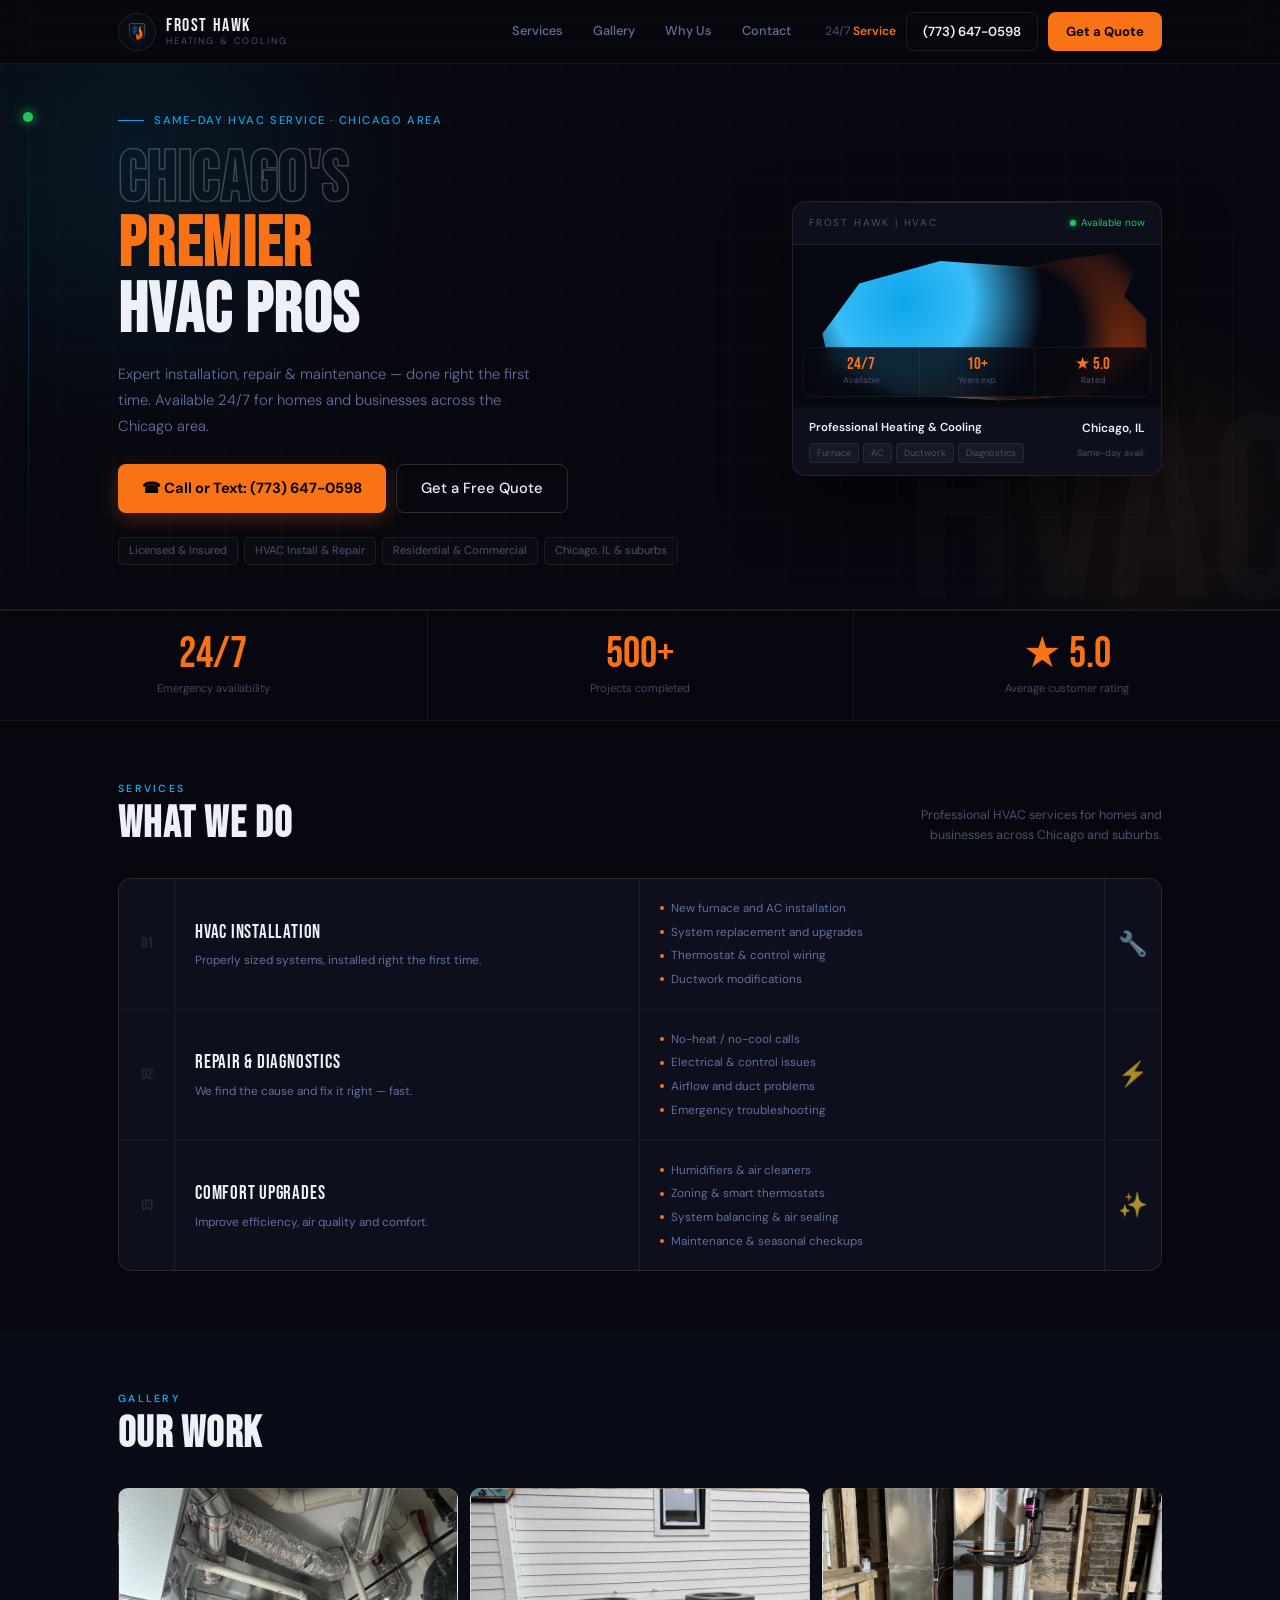
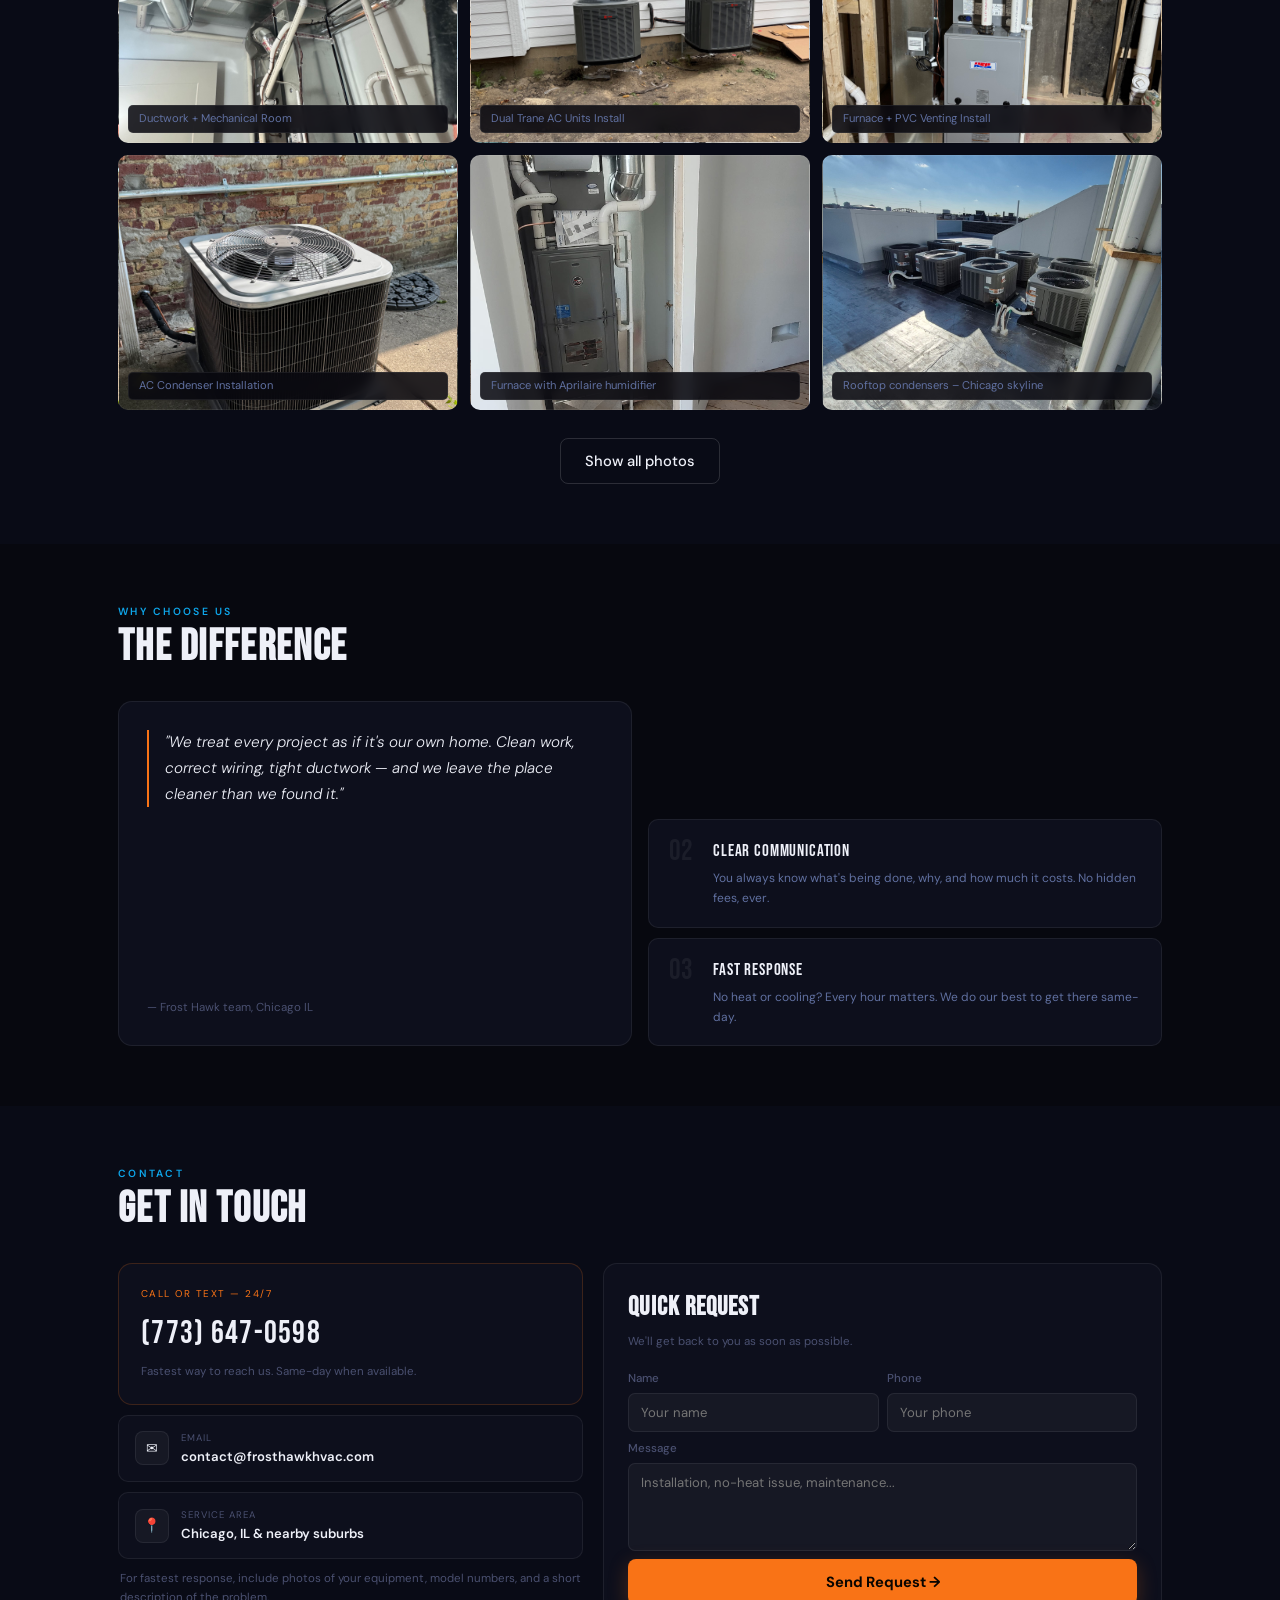
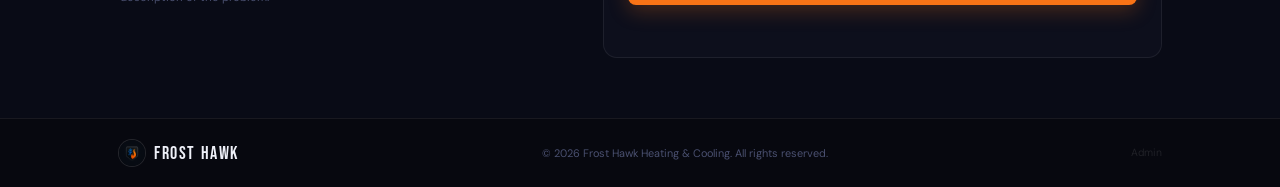
==== commit 6a65a3b7: "Add files via upload" ====
--- a/index.html
+++ b/index.html
@@ -1,301 +1,292 @@
 <!DOCTYPE html>
 <html lang="en">
 <head>
-  <meta charset="UTF-8" />
-  <meta name="viewport" content="width=device-width, initial-scale=1" />
-  <meta name="description" content="Frost Hawk – Professional Heating & Cooling. HVAC installation, repair and maintenance in Chicago area." />
+  <meta charset="UTF-8"/>
+  <meta name="viewport" content="width=device-width, initial-scale=1"/>
+  <meta name="description" content="Frost Hawk – Professional Heating & Cooling. HVAC installation, repair and maintenance in Chicago area."/>
   <title>FROST HAWK – Professional Heating & Cooling</title>
   <link rel="preconnect" href="https://fonts.googleapis.com">
   <link rel="preconnect" href="https://fonts.gstatic.com" crossorigin>
-  <link href="https://fonts.googleapis.com/css2?family=Bebas+Neue&family=DM+Sans:ital,wght@0,300;0,400;0,500;0,600;1,300&display=swap" rel="stylesheet">
+  <link href="https://fonts.googleapis.com/css2?family=Bebas+Neue&family=DM+Sans:ital,opsz,wght@0,9..40,300;0,9..40,400;0,9..40,500;1,9..40,300&display=swap" rel="stylesheet">
   <link rel="stylesheet" href="style.css">
   <script src="script.js" defer></script>
 </head>
 <body>
 
-<!-- ══════════════════════════════════════════
-     MOBILE FIXED NAV BAR
-══════════════════════════════════════════ -->
+<!-- ══ MOBILE BAR ══ -->
 <div class="mob-bar" id="mobBar">
   <nav class="mob-nav">
-    <a href="#services" data-i18n="nav_services">Services</a>
-    <a href="#gallery" data-i18n="nav_gallery">Gallery</a>
-    <a href="#why" data-i18n="nav_why">Why Us</a>
-    <a href="#contact" data-i18n="nav_contact">Contact</a>
+    <a href="#services">Services</a>
+    <a href="#gallery">Gallery</a>
+    <a href="#why">Why Us</a>
+    <a href="#contact">Contact</a>
   </nav>
-  <a href="tel:+17736470598" class="mob-call" id="mobCall" data-i18n="btn_call_short">☎ (773) 647-0598</a>
+  <a href="tel:+17736470598" class="mob-cta" id="mobCta">☎ (773) 647-0598</a>
 </div>
 
-<!-- ══════════════════════════════════════════
-     HEADER
-══════════════════════════════════════════ -->
-<header class="site-header">
-  <div class="wrap">
-    <div class="hdr">
-      <a href="#" class="logo-link">
-        <div class="logo-ring">
-          <img src="logo-frost-hawk.png" alt="Frost Hawk" onerror="this.style.display='none'">
-        </div>
-        <div class="logo-text">
-          <span class="logo-name" data-i18n="brand_name">FROST HAWK</span>
-          <span class="logo-sub" data-i18n="brand_sub">Heating & Cooling</span>
-        </div>
-      </a>
-
-      <nav class="desk-nav">
-        <a href="#services" data-i18n="nav_services">Services</a>
-        <a href="#gallery" data-i18n="nav_gallery">Gallery</a>
-        <a href="#why" data-i18n="nav_why">Why Frost Hawk</a>
-        <a href="#contact" data-i18n="nav_contact">Contact</a>
-      </nav>
-
-      <div class="hdr-right">
-        <div class="badge-247"><span data-i18n="nav_247">24/7</span> <span data-i18n="nav_service">Service</span></div>
-        <a href="tel:+17736470598" class="hdr-phone" data-i18n="btn_call_short">(773) 647-0598</a>
-        <div class="lang-switch">
-          <button class="lang-btn active" data-lang="en">EN</button>
-          <button class="lang-btn" data-lang="uk">UA</button>
-          <button class="lang-btn" data-lang="pl">PL</button>
-        </div>
-      </div>
+<!-- ══ HEADER ══ -->
+<header class="hdr">
+  <div class="wrap hdr-inner">
+    <a href="#" class="logo">
+      <div class="logo-ring">
+        <img src="logo-frost-hawk.png" alt="Frost Hawk" onerror="this.style.display='none'">
+      </div>
+      <div>
+        <span class="logo-name">FROST HAWK</span>
+        <span class="logo-tag">Heating & Cooling</span>
+      </div>
+    </a>
+    <nav class="desk-nav">
+      <a href="#services">Services</a>
+      <a href="#gallery">Gallery</a>
+      <a href="#why">Why Us</a>
+      <a href="#contact">Contact</a>
+    </nav>
+    <div class="hdr-r">
+      <div class="badge-247">24/7 <span>Service</span></div>
+      <a href="tel:+17736470598" class="hdr-phone">(773) 647-0598</a>
+      <a href="#contact" class="hdr-cta">Get a Quote</a>
     </div>
   </div>
 </header>
 
-<!-- ══════════════════════════════════════════
-     HERO
-══════════════════════════════════════════ -->
+<!-- ══ HERO ══ -->
 <section class="hero">
-  <div class="hero-bg-grid"></div>
-  <div class="hero-glow hero-glow--blue"></div>
-  <div class="hero-glow hero-glow--orange"></div>
+  <div class="hero-bg-text" aria-hidden="true">HVAC</div>
+  <div class="hero-grid" aria-hidden="true"></div>
+  <div class="hero-orb hero-orb--blue" aria-hidden="true"></div>
+  <div class="hero-orb hero-orb--orange" aria-hidden="true"></div>
+  <div class="hero-line" aria-hidden="true"></div>
+  <div class="hero-dot" aria-hidden="true"></div>
 
   <div class="wrap hero-wrap">
-    <div class="hero-content">
+    <div class="hero-content anim-fade-up">
       <div class="hero-eyebrow">
-        <span class="pulse-dot"></span>
-        <span data-i18n="hero_tag">Same-day HVAC service · Chicago area</span>
-      </div>
-
-      <h1 class="hero-h1" data-i18n="hero_title">Professional<br><em>HVAC Services</em><br>You Can Trust</h1>
-
-      <p class="hero-lead" data-i18n="hero_subtitle">Expert installation, repair, and maintenance for homes and small businesses. Clean work, honest pricing, fast response.</p>
-
-      <div class="hero-chips">
-        <span class="chip" data-i18n="badge_hvac">HVAC Install & Repair</span>
-        <span class="chip" data-i18n="badge_residential">Residential & Commercial</span>
-        <span class="chip" data-i18n="badge_area">Chicago, IL & suburbs</span>
-      </div>
-
-      <div class="hero-ctas">
-        <a href="tel:+17736470598" class="btn-primary" data-i18n="btn_call">☎ Call or Text: (773) 647-0598</a>
-        <a href="#contact" class="btn-ghost" data-i18n="btn_quote">Get a Free Quote</a>
-      </div>
-    </div>
-
-    <div class="hero-card-wrap">
-      <div class="hero-card">
-        <div class="hc-top">
-          <div class="hc-label" data-i18n="card_title">Frost Hawk | HVAC</div>
-          <div class="hc-badge" data-i18n="card_chip">Licensed technician</div>
-        </div>
-        <div class="hc-visual">
-          <div class="hawk-shape"></div>
-          <div class="hc-stats">
-            <div class="hc-stat"><span class="hc-num">24/7</span><span class="hc-cap" data-i18n="stat_availability">Availability</span></div>
-            <div class="hc-stat"><span class="hc-num">10+</span><span class="hc-cap" data-i18n="stat_years">Years exp.</span></div>
-            <div class="hc-stat"><span class="hc-num">★ 5.0</span><span class="hc-cap" data-i18n="stat_rating">Rating</span></div>
-          </div>
-        </div>
-        <div class="hc-footer">
-          <div>
-            <strong data-i18n="card_footer_title">Professional Heating & Cooling</strong>
-            <div class="hc-tags">
-              <span data-i18n="chip_furnace">Furnace</span>
-              <span data-i18n="chip_ac">AC</span>
-              <span data-i18n="chip_duct">Ductwork</span>
-              <span data-i18n="chip_trouble">Diagnostics</span>
-            </div>
-          </div>
-          <div class="hc-loc">
-            <div data-i18n="card_city">Chicago, IL</div>
-            <div class="hc-note" data-i18n="card_note">Same-day when available</div>
-          </div>
-        </div>
-      </div>
-    </div>
-  </div>
-</section>
-
-<!-- ══════════════════════════════════════════
-     SERVICES
-══════════════════════════════════════════ -->
+        <span class="eyebrow-line"></span>
+        <span>Same-day HVAC service · Chicago area</span>
+      </div>
+      <h1 class="hero-h1">
+        <em>Chicago's</em>
+        <strong>Premier</strong>
+        HVAC PROS
+      </h1>
+      <p class="hero-desc">Expert installation, repair & maintenance — done right the first time. Available 24/7 for homes and businesses across the Chicago area.</p>
+      <div class="hero-actions">
+        <a href="tel:+17736470598" class="btn-cta">☎ Call or Text: (773) 647-0598</a>
+        <a href="#contact" class="btn-ghost">Get a Free Quote</a>
+      </div>
+      <div class="hero-badges">
+        <span>Licensed & Insured</span>
+        <span>HVAC Install & Repair</span>
+        <span>Residential & Commercial</span>
+        <span>Chicago, IL & suburbs</span>
+      </div>
+    </div>
+
+    <div class="hero-card anim-fade-up anim-delay-1">
+      <div class="hc-top">
+        <span class="hc-label">Frost Hawk | HVAC</span>
+        <span class="hc-live"><span class="hc-live-dot"></span>Available now</span>
+      </div>
+      <div class="hc-visual">
+        <div class="hawk-shape"></div>
+        <div class="hc-stats">
+          <div class="hcs"><span class="hcs-n" data-count="24" data-suffix="/7">24/7</span><span class="hcs-l">Available</span></div>
+          <div class="hcs"><span class="hcs-n" data-count="10" data-suffix="+">10+</span><span class="hcs-l">Years exp.</span></div>
+          <div class="hcs"><span class="hcs-n">★ 5.0</span><span class="hcs-l">Rated</span></div>
+        </div>
+      </div>
+      <div class="hc-footer">
+        <div>
+          <div class="hc-title">Professional Heating & Cooling</div>
+          <div class="hc-chips">
+            <span>Furnace</span><span>AC</span><span>Ductwork</span><span>Diagnostics</span>
+          </div>
+        </div>
+        <div class="hc-loc">
+          <strong>Chicago, IL</strong>
+          <span>Same-day avail.</span>
+        </div>
+      </div>
+    </div>
+  </div>
+</section>
+
+<!-- ══ STRIP ══ -->
+<div class="strip">
+  <div class="strip-item anim-fade-up">
+    <span class="strip-n" data-count="24" data-suffix="/7">24/7</span>
+    <span class="strip-l">Emergency availability</span>
+  </div>
+  <div class="strip-item anim-fade-up anim-delay-1">
+    <span class="strip-n" data-count="500" data-suffix="+">500+</span>
+    <span class="strip-l">Projects completed</span>
+  </div>
+  <div class="strip-item anim-fade-up anim-delay-2">
+    <span class="strip-n">★ 5.0</span>
+    <span class="strip-l">Average customer rating</span>
+  </div>
+</div>
+
+<!-- ══ SERVICES ══ -->
 <section id="services" class="section">
   <div class="wrap">
-    <div class="section-head">
-      <div class="section-label" data-i18n="services_title">Services</div>
-      <h2 class="section-h2" data-i18n="services_h2">What We Do</h2>
-    </div>
-
-    <div class="services-grid">
-      <article class="svc-card">
-        <div class="svc-icon">
-          <svg viewBox="0 0 40 40" fill="none"><rect x="8" y="6" width="24" height="28" rx="3" stroke="currentColor" stroke-width="2"/><rect x="12" y="10" width="16" height="8" rx="1.5" stroke="currentColor" stroke-width="1.5"/><line x1="12" y1="22" x2="28" y2="22" stroke="currentColor" stroke-width="1.5" stroke-linecap="round"/><line x1="12" y1="26" x2="22" y2="26" stroke="currentColor" stroke-width="1.5" stroke-linecap="round"/></svg>
-        </div>
-        <h3 data-i18n="svc_install_title">HVAC Installation</h3>
-        <p data-i18n="svc_install_text">Properly sized and professionally installed systems that run efficiently and keep your home comfortable all year.</p>
-        <ul>
-          <li data-i18n="svc_install_li1">New furnace and AC installation</li>
-          <li data-i18n="svc_install_li2">System replacement and upgrades</li>
-          <li data-i18n="svc_install_li3">Thermostat & control wiring</li>
-          <li data-i18n="svc_install_li4">Ductwork modifications</li>
+    <div class="s-top">
+      <div>
+        <div class="s-eyebrow">Services</div>
+        <h2 class="s-h2">What We Do</h2>
+      </div>
+      <p class="s-note">Professional HVAC services for homes and businesses across Chicago and suburbs.</p>
+    </div>
+    <div class="svc-list">
+      <div class="svc-row anim-slide-right">
+        <div class="svc-num">01</div>
+        <div class="svc-main">
+          <div class="svc-name">HVAC Installation</div>
+          <div class="svc-desc">Properly sized systems, installed right the first time.</div>
+        </div>
+        <ul class="svc-items">
+          <li>New furnace and AC installation</li>
+          <li>System replacement and upgrades</li>
+          <li>Thermostat & control wiring</li>
+          <li>Ductwork modifications</li>
         </ul>
-      </article>
-
-      <article class="svc-card svc-card--accent">
-        <div class="svc-icon">
-          <svg viewBox="0 0 40 40" fill="none"><circle cx="20" cy="20" r="10" stroke="currentColor" stroke-width="2"/><path d="M20 14v6l4 3" stroke="currentColor" stroke-width="2" stroke-linecap="round"/><path d="M8 20H5M35 20h-3M20 8V5M20 35v-3" stroke="currentColor" stroke-width="2" stroke-linecap="round"/></svg>
-        </div>
-        <h3 data-i18n="svc_repair_title">Repair & Diagnostics</h3>
-        <p data-i18n="svc_repair_text">System stopped working, blowing cold air, or making strange noises? We find the cause and fix it right.</p>
-        <ul>
-          <li data-i18n="svc_repair_li1">No-heat / no-cool calls</li>
-          <li data-i18n="svc_repair_li2">Electrical & control issues</li>
-          <li data-i18n="svc_repair_li3">Airflow and duct problems</li>
-          <li data-i18n="svc_repair_li4">Emergency troubleshooting</li>
+        <div class="svc-icon">🔧</div>
+      </div>
+      <div class="svc-row anim-slide-right anim-delay-1">
+        <div class="svc-num">02</div>
+        <div class="svc-main">
+          <div class="svc-name">Repair & Diagnostics</div>
+          <div class="svc-desc">We find the cause and fix it right — fast.</div>
+        </div>
+        <ul class="svc-items">
+          <li>No-heat / no-cool calls</li>
+          <li>Electrical & control issues</li>
+          <li>Airflow and duct problems</li>
+          <li>Emergency troubleshooting</li>
         </ul>
-      </article>
-
-      <article class="svc-card">
-        <div class="svc-icon">
-          <svg viewBox="0 0 40 40" fill="none"><path d="M20 6c-7.732 0-14 6.268-14 14s6.268 14 14 14 14-6.268 14-14" stroke="currentColor" stroke-width="2" stroke-linecap="round"/><path d="M28 6l6 6-6 6" stroke="currentColor" stroke-width="2" stroke-linecap="round" stroke-linejoin="round"/><circle cx="20" cy="20" r="4" stroke="currentColor" stroke-width="2"/></svg>
-        </div>
-        <h3 data-i18n="svc_upgrades_title">Comfort Upgrades</h3>
-        <p data-i18n="svc_upgrades_text">Improve comfort, air quality, and energy efficiency with professional add-ons and fine-tuning.</p>
-        <ul>
-          <li data-i18n="svc_upgrades_li1">Humidifiers & air cleaners</li>
-          <li data-i18n="svc_upgrades_li2">Zoning & smart thermostats</li>
-          <li data-i18n="svc_upgrades_li3">System balancing & air sealing</li>
-          <li data-i18n="svc_upgrades_li4">Maintenance & seasonal checkups</li>
+        <div class="svc-icon">⚡</div>
+      </div>
+      <div class="svc-row anim-slide-right anim-delay-2">
+        <div class="svc-num">03</div>
+        <div class="svc-main">
+          <div class="svc-name">Comfort Upgrades</div>
+          <div class="svc-desc">Improve efficiency, air quality and comfort.</div>
+        </div>
+        <ul class="svc-items">
+          <li>Humidifiers & air cleaners</li>
+          <li>Zoning & smart thermostats</li>
+          <li>System balancing & air sealing</li>
+          <li>Maintenance & seasonal checkups</li>
         </ul>
-      </article>
-    </div>
-  </div>
-</section>
-
-<!-- ══════════════════════════════════════════
-     GALLERY
-══════════════════════════════════════════ -->
-<section id="gallery" class="section section--dark">
+        <div class="svc-icon">✨</div>
+      </div>
+    </div>
+  </div>
+</section>
+
+<!-- ══ GALLERY ══ -->
+<section id="gallery" class="section section--b">
   <div class="wrap">
-    <div class="section-head">
-      <div class="section-label" data-i18n="gallery_title">Gallery</div>
-      <h2 class="section-h2" data-i18n="gallery_h2">Our Work</h2>
-    </div>
-
-    <div class="gallery-grid" id="galleryGrid">
-      <!-- populated by JS from gallery-data.json or fallback array -->
-    </div>
-
+    <div class="s-top">
+      <div>
+        <div class="s-eyebrow">Gallery</div>
+        <h2 class="s-h2">Our Work</h2>
+      </div>
+    </div>
+    <div class="gallery-grid" id="galleryGrid"></div>
     <div class="gallery-more-wrap">
-      <button class="btn-ghost" id="galleryMoreBtn" style="display:none" data-i18n="gallery_show_more">Show all photos</button>
-    </div>
-  </div>
-</section>
-
-<!-- Gallery Lightbox -->
+      <button class="btn-ghost" id="galleryMoreBtn" style="display:none">Show all photos</button>
+    </div>
+  </div>
+</section>
+
+<!-- Lightbox -->
 <div class="lightbox" id="lightbox">
-  <button class="lb-close" id="lbClose">&#10005;</button>
+  <button class="lb-close" id="lbClose">✕</button>
   <button class="lb-arrow lb-prev" id="lbPrev">&#10094;</button>
   <button class="lb-arrow lb-next" id="lbNext">&#10095;</button>
   <img class="lb-img" id="lbImg" src="" alt="">
   <div class="lb-caption" id="lbCaption"></div>
 </div>
 
-<!-- ══════════════════════════════════════════
-     WHY US
-══════════════════════════════════════════ -->
+<!-- ══ WHY ══ -->
 <section id="why" class="section">
   <div class="wrap">
-    <div class="section-head">
-      <div class="section-label" data-i18n="why_title">Why Choose Us</div>
-      <h2 class="section-h2" data-i18n="why_h2">The Frost Hawk Difference</h2>
-    </div>
-
-    <div class="why-grid">
-      <div class="why-card">
-        <div class="why-num">01</div>
-        <h3 data-i18n="why_prof_title">Professional Work</h3>
-        <p data-i18n="why_prof_text">Clean installs, tight ductwork, correct wiring, and respect for your home. We treat every project as if it is our own house.</p>
-      </div>
-      <div class="why-card">
-        <div class="why-num">02</div>
-        <h3 data-i18n="why_comm_title">Clear Communication</h3>
-        <p data-i18n="why_comm_text">You always know what is being done, why, and how much it costs. No hidden fees, no surprise extras.</p>
-      </div>
-      <div class="why-card">
-        <div class="why-num">03</div>
-        <h3 data-i18n="why_fast_title">Fast Response</h3>
-        <p data-i18n="why_fast_text">When there is no heat or cooling, every hour matters. We do our best to provide same-day or next-day service whenever possible.</p>
-      </div>
-    </div>
-  </div>
-</section>
-
-<!-- ══════════════════════════════════════════
-     CONTACT
-══════════════════════════════════════════ -->
-<section id="contact" class="section section--dark">
+    <div class="s-top">
+      <div>
+        <div class="s-eyebrow">Why Choose Us</div>
+        <h2 class="s-h2">The Difference</h2>
+      </div>
+    </div>
+    <div class="why-layout">
+      <div class="why-quote-card anim-fade-up">
+        <blockquote class="why-quote">"We treat every project as if it's our own home. Clean work, correct wiring, tight ductwork — and we leave the place cleaner than we found it."</blockquote>
+        <div class="why-sig">— Frost Hawk team, Chicago IL</div>
+      </div>
+      <div class="why-items">
+        <div class="why-item anim-slide-right">
+          <div class="why-n">01</div>
+          <div>
+            <div class="why-h">Professional Work</div>
+            <div class="why-p">Clean installs, tight ductwork, correct wiring and respect for your home — every single time.</div>
+          </div>
+        </div>
+        <div class="why-item anim-slide-right anim-delay-1">
+          <div class="why-n">02</div>
+          <div>
+            <div class="why-h">Clear Communication</div>
+            <div class="why-p">You always know what's being done, why, and how much it costs. No hidden fees, ever.</div>
+          </div>
+        </div>
+        <div class="why-item anim-slide-right anim-delay-2">
+          <div class="why-n">03</div>
+          <div>
+            <div class="why-h">Fast Response</div>
+            <div class="why-p">No heat or cooling? Every hour matters. We do our best to get there same-day.</div>
+          </div>
+        </div>
+      </div>
+    </div>
+  </div>
+</section>
+
+<!-- ══ CONTACT ══ -->
+<section id="contact" class="section section--b">
   <div class="wrap">
-    <div class="section-head">
-      <div class="section-label" data-i18n="contact_title">Contact</div>
-      <h2 class="section-h2" data-i18n="contact_h2">Get In Touch</h2>
-    </div>
-
-    <div class="contact-grid">
-      <div class="contact-info">
-        <a href="tel:+17736470598" class="contact-item contact-item--big">
-          <div class="ci-icon">☎</div>
-          <div>
-            <div class="ci-label" data-i18n="contact_call_label">Call / Text</div>
-            <div class="ci-val">(773) 647-0598</div>
-          </div>
+    <div class="s-top">
+      <div>
+        <div class="s-eyebrow">Contact</div>
+        <h2 class="s-h2">Get In Touch</h2>
+      </div>
+    </div>
+    <div class="contact-layout">
+      <div class="contact-left anim-fade-up">
+        <div class="contact-big">
+          <div class="cb-label">Call or Text — 24/7</div>
+          <a href="tel:+17736470598" class="cb-num">(773) 647-0598</a>
+          <div class="cb-sub">Fastest way to reach us. Same-day when available.</div>
+        </div>
+        <a href="mailto:contact@frosthawkhvac.com" class="ci">
+          <div class="ci-icon">✉</div>
+          <div><div class="ci-l">Email</div><div class="ci-v">contact@frosthawkhvac.com</div></div>
         </a>
-        <a href="mailto:contact@frosthawkhvac.com" class="contact-item">
-          <div class="ci-icon">✉</div>
-          <div>
-            <div class="ci-label" data-i18n="contact_email_label">Email</div>
-            <div class="ci-val">contact@frosthawkhvac.com</div>
-          </div>
-        </a>
-        <div class="contact-item">
+        <div class="ci">
           <div class="ci-icon">📍</div>
-          <div>
-            <div class="ci-label" data-i18n="contact_area_label">Service Area</div>
-            <div class="ci-val" data-i18n="contact_area_text">Chicago, IL & nearby suburbs</div>
-          </div>
-        </div>
-        <p class="contact-note" data-i18n="contact_note">For fastest response, include photos of your equipment, model numbers, and a short description of the problem.</p>
-      </div>
-
-      <div class="contact-form-wrap">
-        <h3 data-i18n="form_title">Quick Request</h3>
-        <form id="contactForm" class="contact-form">
-          <div class="form-row">
-            <label>
-              <span data-i18n="form_name_label">Name</span>
-              <input type="text" name="name" required data-i18n-placeholder="form_name_ph" placeholder="Your name">
-            </label>
-            <label>
-              <span data-i18n="form_phone_label">Phone</span>
-              <input type="tel" name="phone" required data-i18n-placeholder="form_phone_ph" placeholder="Your phone">
-            </label>
-          </div>
-          <label>
-            <span data-i18n="form_msg_label">Message</span>
-            <textarea name="message" required data-i18n-placeholder="form_msg_ph" placeholder="Installation, no-heat issue, maintenance..."></textarea>
-          </label>
-          <button type="submit" class="btn-primary" data-i18n="form_btn">Send Request</button>
+          <div><div class="ci-l">Service Area</div><div class="ci-v">Chicago, IL & nearby suburbs</div></div>
+        </div>
+        <p class="contact-note">For fastest response, include photos of your equipment, model numbers, and a short description of the problem.</p>
+      </div>
+      <div class="form-wrap anim-fade-up anim-delay-1">
+        <h3 class="form-h">Quick Request</h3>
+        <p class="form-sub">We'll get back to you as soon as possible.</p>
+        <form id="contactForm">
+          <div class="f2">
+            <label><span>Name</span><input class="finput" type="text" name="name" required placeholder="Your name"></label>
+            <label><span>Phone</span><input class="finput" type="tel" name="phone" required placeholder="Your phone"></label>
+          </div>
+          <label><span>Message</span><textarea class="finput" name="message" required placeholder="Installation, no-heat issue, maintenance..."></textarea></label>
+          <button type="submit" class="btn-cta form-btn">Send Request →</button>
           <div class="form-status" id="formStatus"></div>
         </form>
       </div>
@@ -303,19 +294,17 @@
   </div>
 </section>
 
-<!-- ══════════════════════════════════════════
-     FOOTER
-══════════════════════════════════════════ -->
-<footer class="site-footer">
-  <div class="wrap footer-wrap">
+<!-- ══ FOOTER ══ -->
+<footer class="footer">
+  <div class="wrap footer-inner">
     <div class="footer-logo">
       <div class="logo-ring logo-ring--sm">
         <img src="logo-frost-hawk.png" alt="" onerror="this.style.display='none'">
       </div>
-      <span class="logo-name" data-i18n="brand_name">FROST HAWK</span>
-    </div>
-    <p class="footer-copy"><span data-i18n="footer_text">© <span id="year"></span> Frost Hawk Heating & Cooling. All rights reserved.</span></p>
-    <a href="/admin.html" class="footer-admin-link" data-i18n="admin_link">Admin</a>
+      <span class="logo-name">FROST HAWK</span>
+    </div>
+    <p class="footer-copy">© <span id="year"></span> Frost Hawk Heating & Cooling. All rights reserved.</p>
+    <a href="/admin.html" class="footer-admin">Admin</a>
   </div>
 </footer>
 
--- a/style.css
+++ b/style.css
@@ -1,759 +1,263 @@
-/* ═══════════════════════════════════════════════
-   FROST HAWK — style.css  (full redesign)
-═══════════════════════════════════════════════ */
-
-/* ── Fonts & Variables ── */
-@import url('https://fonts.googleapis.com/css2?family=Bebas+Neue&family=DM+Sans:ital,wght@0,300;0,400;0,500;0,600;1,300&display=swap');
+/* ══════════════════════════════════════════
+   FROST HAWK v2 — style.css
+══════════════════════════════════════════ */
+@import url('https://fonts.googleapis.com/css2?family=Bebas+Neue&family=DM+Sans:ital,opsz,wght@0,9..40,300;0,9..40,400;0,9..40,500;1,9..40,300&display=swap');
 
 :root {
-  --bg:        #06070d;
-  --bg2:       #0c0f1a;
-  --bg3:       #111520;
-  --card:      #0f1220;
-  --border:    rgba(255,255,255,0.07);
-  --orange:    #f7820a;
-  --orange2:   #ffaa44;
-  --blue:      #1a6fd8;
-  --blue2:     #3d8ef5;
-  --txt:       #f0f2f8;
-  --muted:     #7a8099;
-  --radius:    16px;
-  --radius-lg: 24px;
-  --ff-display: 'Bebas Neue', sans-serif;
-  --ff-body:   'DM Sans', sans-serif;
+  --bg:     #07080f;
+  --bg2:    #090b16;
+  --card:   #0d0f1c;
+  --border: rgba(255,255,255,0.07);
+  --orange: #f97316;
+  --orange2:#fb923c;
+  --blue:   #0ea5e9;
+  --blue2:  #38bdf8;
+  --txt:    #eef0f8;
+  --muted:  #6070a0;
+  --dim:    #4a5070;
+  --r:      10px;
+  --r-lg:   14px;
 }
 
 *, *::before, *::after { box-sizing: border-box; margin: 0; padding: 0; }
-
 html { scroll-behavior: smooth; overflow-x: hidden; }
-
-body {
-  font-family: var(--ff-body);
-  background: var(--bg);
-  color: var(--txt);
-  line-height: 1.65;
-  -webkit-font-smoothing: antialiased;
-  overflow-x: hidden;
-}
-
+body { font-family: 'DM Sans', sans-serif; background: var(--bg); color: var(--txt); line-height: 1.6; -webkit-font-smoothing: antialiased; overflow-x: hidden; }
 a { color: inherit; text-decoration: none; }
 img { max-width: 100%; display: block; }
 
-/* ── Layout ── */
-.wrap {
-  width: 100%;
-  max-width: 1160px;
-  margin: 0 auto;
-  padding: 0 24px;
-}
-
-/* ══════════════════════════════════════════════
-   HEADER
-══════════════════════════════════════════════ */
-.site-header {
-  position: sticky;
-  top: 0;
-  z-index: 100;
-  background: rgba(6,7,13,0.85);
-  backdrop-filter: blur(16px);
-  -webkit-backdrop-filter: blur(16px);
-  border-bottom: 1px solid var(--border);
-}
-
-.hdr {
-  display: flex;
-  align-items: center;
-  gap: 24px;
-  padding: 14px 0;
-}
-
-/* Logo */
-.logo-link { display: flex; align-items: center; gap: 10px; text-decoration: none; flex-shrink: 0; }
-
-.logo-ring {
-  width: 42px; height: 42px;
-  border-radius: 50%;
-  border: 1px solid rgba(255,255,255,0.15);
-  background: var(--bg2);
-  overflow: hidden;
-  display: flex; align-items: center; justify-content: center;
-}
+.wrap { width: 100%; max-width: 1100px; margin: 0 auto; padding: 0 28px; }
+
+/* ── SCROLL ANIMATIONS ── */
+.anim-fade-up { opacity: 0; transform: translateY(28px); transition: opacity 0.65s ease, transform 0.65s ease; }
+.anim-slide-right { opacity: 0; transform: translateX(-20px); transition: opacity 0.55s ease, transform 0.55s ease; }
+.anim-delay-1 { transition-delay: 0.12s; }
+.anim-delay-2 { transition-delay: 0.24s; }
+.anim-delay-3 { transition-delay: 0.36s; }
+.anim-fade-up.visible, .anim-slide-right.visible { opacity: 1; transform: none; }
+
+/* ── HEADER ── */
+.hdr { position: sticky; top: 0; z-index: 100; background: rgba(7,8,15,0.88); backdrop-filter: blur(18px); -webkit-backdrop-filter: blur(18px); border-bottom: 1px solid var(--border); }
+.hdr-inner { display: flex; align-items: center; gap: 20px; padding-top: 12px; padding-bottom: 12px; }
+
+.logo { display: flex; align-items: center; gap: 10px; flex-shrink: 0; }
+.logo-ring { width: 38px; height: 38px; border-radius: 50%; border: 1px solid rgba(255,255,255,0.12); background: var(--bg); overflow: hidden; display: flex; align-items: center; justify-content: center; flex-shrink: 0; }
 .logo-ring img { width: 100%; height: 100%; object-fit: cover; }
-.logo-ring--sm { width: 32px; height: 32px; }
-
-.logo-text { display: flex; flex-direction: column; gap: 1px; }
-.logo-name { font-family: var(--ff-display); font-size: 1.15rem; letter-spacing: 0.06em; color: var(--txt); line-height: 1; }
-.logo-sub { font-size: 0.65rem; text-transform: uppercase; letter-spacing: 0.2em; color: var(--muted); }
-
-/* Desktop nav */
-.desk-nav {
-  display: flex; gap: 8px; margin-left: auto;
-}
-.desk-nav a {
-  padding: 6px 14px;
-  font-size: 0.875rem;
-  font-weight: 500;
-  color: var(--muted);
-  border-radius: 999px;
-  transition: color 0.15s, background 0.15s;
-}
+.logo-ring--sm { width: 28px; height: 28px; }
+.logo-name { font-family: 'Bebas Neue', sans-serif; font-size: 1.1rem; letter-spacing: 0.09em; display: block; line-height: 1; }
+.logo-tag { font-size: 0.58rem; color: var(--dim); text-transform: uppercase; letter-spacing: 0.2em; display: block; line-height: 1; margin-top: 2px; }
+
+.desk-nav { display: flex; gap: 2px; margin-left: auto; }
+.desk-nav a { padding: 7px 14px; border-radius: 8px; font-size: 0.8rem; font-weight: 500; color: var(--muted); transition: color 0.15s, background 0.15s; }
 .desk-nav a:hover { color: var(--txt); background: rgba(255,255,255,0.06); }
 
-/* Header right */
-.hdr-right { display: flex; align-items: center; gap: 12px; flex-shrink: 0; }
-
-.badge-247 {
-  font-size: 0.78rem; font-weight: 600;
-  color: var(--muted);
-  white-space: nowrap;
-}
-.badge-247 span:first-child { color: var(--orange); }
-
-.hdr-phone {
-  display: inline-flex; align-items: center;
-  padding: 8px 16px;
-  background: var(--orange);
-  color: #111;
-  font-weight: 700;
-  font-size: 0.85rem;
-  border-radius: 999px;
-  white-space: nowrap;
-  transition: background 0.15s, transform 0.15s;
-}
-.hdr-phone:hover { background: var(--orange2); transform: translateY(-1px); }
-
-/* Lang switch */
-.lang-switch {
-  display: flex; gap: 2px;
-  background: rgba(255,255,255,0.05);
-  border: 1px solid var(--border);
-  border-radius: 999px;
-  padding: 3px;
-}
-.lang-btn {
-  border: none; background: transparent;
-  color: var(--muted);
-  font-family: var(--ff-body);
-  font-size: 0.72rem; font-weight: 600;
-  padding: 4px 9px;
-  border-radius: 999px;
-  cursor: pointer;
-  transition: all 0.15s;
-}
-.lang-btn.active {
-  background: linear-gradient(135deg, var(--blue), var(--orange));
-  color: #fff;
-}
-
-/* ══════════════════════════════════════════════
-   BUTTONS
-══════════════════════════════════════════════ */
-.btn-primary {
-  display: inline-flex; align-items: center; justify-content: center;
-  padding: 15px 28px;
-  background: var(--orange);
-  color: #111;
-  font-family: var(--ff-body);
-  font-size: 1rem; font-weight: 700;
-  border-radius: 999px;
-  border: none; cursor: pointer;
-  text-decoration: none;
-  transition: background 0.15s, transform 0.15s, box-shadow 0.15s;
-  box-shadow: 0 8px 24px rgba(247,130,10,0.3);
-}
-.btn-primary:hover { background: var(--orange2); transform: translateY(-2px); box-shadow: 0 12px 32px rgba(247,130,10,0.4); }
-
-.btn-ghost {
-  display: inline-flex; align-items: center; justify-content: center;
-  padding: 14px 28px;
-  background: transparent;
-  color: var(--txt);
-  font-family: var(--ff-body);
-  font-size: 1rem; font-weight: 500;
-  border-radius: 999px;
-  border: 1px solid rgba(255,255,255,0.2);
-  cursor: pointer; text-decoration: none;
-  transition: border-color 0.15s, background 0.15s, transform 0.15s;
-}
-.btn-ghost:hover { border-color: rgba(255,255,255,0.4); background: rgba(255,255,255,0.06); transform: translateY(-1px); }
-
-/* ══════════════════════════════════════════════
-   HERO
-══════════════════════════════════════════════ */
-.hero {
-  position: relative;
-  min-height: 90vh;
-  display: flex; align-items: center;
-  padding: 80px 0 60px;
-  overflow: hidden;
-}
-
-/* Dot grid background */
-.hero-bg-grid {
-  position: absolute; inset: 0;
-  background-image: radial-gradient(circle, rgba(255,255,255,0.06) 1px, transparent 1px);
-  background-size: 40px 40px;
-  mask-image: radial-gradient(ellipse 70% 70% at 50% 50%, black 40%, transparent 100%);
-  pointer-events: none;
-}
-
-/* Glow orbs */
-.hero-glow {
-  position: absolute;
-  border-radius: 50%;
-  filter: blur(100px);
-  pointer-events: none;
-}
-.hero-glow--blue  { width: 600px; height: 600px; background: rgba(26,111,216,0.18); top: -100px; left: -100px; }
-.hero-glow--orange { width: 400px; height: 400px; background: rgba(247,130,10,0.12); bottom: -50px; right: 100px; }
-
-.hero-wrap {
-  position: relative; z-index: 1;
-  display: grid;
-  grid-template-columns: 1.1fr 1fr;
-  gap: 48px;
-  align-items: center;
-}
-
-.hero-eyebrow {
-  display: inline-flex; align-items: center; gap: 8px;
-  padding: 5px 14px;
-  background: rgba(26,111,216,0.12);
-  border: 1px solid rgba(26,111,216,0.3);
-  border-radius: 999px;
-  font-size: 0.78rem; color: var(--blue2);
-  margin-bottom: 20px;
-  letter-spacing: 0.02em;
-}
-
-.pulse-dot {
-  width: 8px; height: 8px; border-radius: 50%;
-  background: #4ade80;
-  box-shadow: 0 0 8px #4ade80;
-  animation: pulse 2s ease-in-out infinite;
-}
-@keyframes pulse {
-  0%, 100% { opacity: 1; transform: scale(1); }
-  50% { opacity: 0.6; transform: scale(0.85); }
-}
-
-.hero-h1 {
-  font-family: var(--ff-display);
-  font-size: clamp(3rem, 5.5vw, 5rem);
-  line-height: 1;
-  letter-spacing: 0.03em;
-  text-transform: uppercase;
-  margin-bottom: 20px;
-}
-.hero-h1 em {
-  font-style: normal;
-  background: linear-gradient(120deg, var(--orange2), var(--orange));
-  -webkit-background-clip: text;
-  -webkit-text-fill-color: transparent;
-  background-clip: text;
-}
-
-.hero-lead {
-  font-size: 1.05rem; color: var(--muted); font-weight: 300;
-  max-width: 500px;
-  margin-bottom: 24px;
-  line-height: 1.75;
-}
-
-.hero-chips {
-  display: flex; flex-wrap: wrap; gap: 8px;
-  margin-bottom: 28px;
-}
-.chip {
-  padding: 5px 12px;
-  background: rgba(255,255,255,0.04);
-  border: 1px solid var(--border);
-  border-radius: 999px;
-  font-size: 0.78rem;
-  color: var(--muted);
-}
-
-.hero-ctas {
-  display: flex; flex-wrap: wrap; gap: 14px;
-}
+.hdr-r { display: flex; align-items: center; gap: 10px; flex-shrink: 0; }
+.badge-247 { font-size: 0.75rem; color: var(--dim); white-space: nowrap; }
+.badge-247 span { color: var(--orange); font-weight: 600; }
+.hdr-phone { font-size: 0.82rem; font-weight: 600; padding: 8px 16px; border-radius: 8px; border: 1px solid rgba(255,255,255,0.1); transition: all 0.15s; white-space: nowrap; }
+.hdr-phone:hover { border-color: rgba(255,255,255,0.25); background: rgba(255,255,255,0.04); }
+.hdr-cta { background: var(--orange); color: #0a0500; font-size: 0.82rem; font-weight: 700; padding: 9px 18px; border-radius: 8px; transition: all 0.15s; white-space: nowrap; }
+.hdr-cta:hover { background: var(--orange2); transform: translateY(-1px); }
+
+/* ── BUTTONS ── */
+.btn-cta { display: inline-flex; align-items: center; justify-content: center; background: var(--orange); color: #0a0500; font-family: 'DM Sans', sans-serif; font-size: 0.92rem; font-weight: 700; padding: 13px 24px; border-radius: 8px; border: none; cursor: pointer; transition: all 0.15s; text-decoration: none; box-shadow: 0 6px 20px rgba(249,115,22,0.25); }
+.btn-cta:hover { background: var(--orange2); transform: translateY(-2px); box-shadow: 0 10px 28px rgba(249,115,22,0.35); }
+.btn-ghost { display: inline-flex; align-items: center; justify-content: center; background: transparent; color: var(--txt); font-family: 'DM Sans', sans-serif; font-size: 0.92rem; font-weight: 500; padding: 12px 24px; border-radius: 8px; border: 1px solid rgba(255,255,255,0.14); cursor: pointer; transition: all 0.15s; text-decoration: none; }
+.btn-ghost:hover { border-color: rgba(255,255,255,0.3); background: rgba(255,255,255,0.05); transform: translateY(-1px); }
+
+/* ── HERO ── */
+.hero { padding: 48px 0 44px; position: relative; overflow: hidden; border-bottom: 1px solid var(--border); }
+.hero-bg-text { position: absolute; bottom: -40px; right: -30px; font-family: 'Bebas Neue', sans-serif; font-size: min(22vw, 260px); color: rgba(255,255,255,0.016); line-height: 1; pointer-events: none; user-select: none; z-index: 0; }
+.hero-grid { position: absolute; inset: 0; background-image: linear-gradient(rgba(255,255,255,0.02) 1px, transparent 1px), linear-gradient(90deg, rgba(255,255,255,0.02) 1px, transparent 1px); background-size: 56px 56px; pointer-events: none; z-index: 0; }
+.hero-orb { position: absolute; border-radius: 50%; pointer-events: none; z-index: 0; }
+.hero-orb--blue { width: 560px; height: 560px; background: radial-gradient(circle, rgba(14,165,233,0.1) 0%, transparent 70%); top: -180px; left: -140px; }
+.hero-orb--orange { width: 380px; height: 380px; background: radial-gradient(circle, rgba(249,115,22,0.08) 0%, transparent 70%); bottom: -80px; right: -60px; }
+.hero-line { position: absolute; top: 0; bottom: 0; left: 28px; width: 1px; background: linear-gradient(to bottom, transparent, rgba(14,165,233,0.25), transparent); z-index: 0; }
+.hero-dot { position: absolute; top: 48px; left: 23px; width: 10px; height: 10px; border-radius: 50%; background: #22c55e; box-shadow: 0 0 12px #22c55e; z-index: 1; animation: blink 2s ease-in-out infinite; }
+@keyframes blink { 0%,100% { opacity:1; transform:scale(1); } 50% { opacity:0.5; transform:scale(0.8); } }
+
+.hero-wrap { position: relative; z-index: 1; display: grid; grid-template-columns: 1.1fr 370px; gap: 44px; align-items: center; }
+
+.hero-eyebrow { display: flex; align-items: center; gap: 10px; margin-bottom: 18px; }
+.eyebrow-line { width: 26px; height: 1px; background: var(--blue); flex-shrink: 0; }
+.hero-eyebrow span { font-size: 0.7rem; font-weight: 500; color: var(--blue); text-transform: uppercase; letter-spacing: 0.14em; }
+
+.hero-h1 { font-family: 'Bebas Neue', sans-serif; font-size: clamp(3.4rem, 5.5vw, 5.2rem); line-height: 0.93; letter-spacing: 0.02em; text-transform: uppercase; margin-bottom: 18px; }
+.hero-h1 em { font-style: normal; display: block; color: transparent; -webkit-text-stroke: 1.5px rgba(255,255,255,0.22); }
+.hero-h1 strong { display: block; color: var(--orange); }
+
+.hero-desc { font-size: 0.92rem; color: var(--muted); max-width: 430px; margin-bottom: 24px; font-weight: 300; line-height: 1.75; }
+.hero-actions { display: flex; gap: 10px; margin-bottom: 24px; flex-wrap: wrap; }
+.hero-badges { display: flex; flex-wrap: wrap; gap: 6px; }
+.hero-badges span { padding: 4px 10px; border-radius: 5px; border: 1px solid var(--border); font-size: 0.7rem; color: var(--dim); background: rgba(255,255,255,0.02); }
 
 /* Hero card */
-.hero-card-wrap { display: flex; justify-content: center; }
-
-.hero-card {
-  width: 100%; max-width: 400px;
-  background: linear-gradient(135deg, var(--bg3) 0%, var(--bg2) 100%);
-  border: 1px solid rgba(255,255,255,0.09);
-  border-radius: var(--radius-lg);
-  padding: 20px;
-  box-shadow: 0 40px 80px rgba(0,0,0,0.6);
-  position: relative;
-  overflow: hidden;
-}
-.hero-card::before {
-  content: '';
-  position: absolute; top: 0; left: 0; right: 0; height: 1px;
-  background: linear-gradient(90deg, transparent, rgba(255,255,255,0.15), transparent);
-}
-
-.hc-top { display: flex; justify-content: space-between; align-items: center; margin-bottom: 16px; }
-.hc-label { font-size: 0.75rem; text-transform: uppercase; letter-spacing: 0.15em; color: var(--muted); }
-.hc-badge {
-  font-size: 0.7rem; padding: 3px 10px;
-  border: 1px solid rgba(255,255,255,0.15);
-  border-radius: 999px; color: var(--muted);
-}
-
-.hc-visual {
-  position: relative;
-  height: 180px;
-  background: radial-gradient(circle at 25% 25%, rgba(26,111,216,0.3), transparent 60%),
-              radial-gradient(circle at 75% 75%, rgba(247,130,10,0.2), transparent 60%);
-  border-radius: 16px;
-  margin-bottom: 16px;
-  overflow: hidden;
-  display: flex; align-items: flex-end;
-  padding: 14px;
-}
-
-.hawk-shape {
-  position: absolute; inset: 0;
-  background:
-    radial-gradient(circle at 30% 35%, var(--blue) 0, var(--blue2) 30%, transparent 55%),
-    radial-gradient(circle at 65% 55%, #020617 0, #020617 30%, transparent 55%),
-    radial-gradient(circle at 65% 75%, var(--orange) 0, #b93700 32%, transparent 55%);
-  clip-path: polygon(8% 55%, 18% 24%, 40% 10%, 64% 14%, 77% 8%, 95% 3%, 90% 32%, 96% 46%, 96% 68%, 80% 93%, 56% 96%, 28% 92%, 10% 76%);
-  filter: drop-shadow(0 20px 40px rgba(0,0,0,0.8));
-}
-
-.hc-stats {
-  position: relative; z-index: 1;
-  display: flex; gap: 16px;
-  background: rgba(6,7,13,0.7);
-  backdrop-filter: blur(10px);
-  border: 1px solid rgba(255,255,255,0.08);
-  border-radius: 12px;
-  padding: 10px 14px;
-  width: 100%;
-}
-.hc-stat { display: flex; flex-direction: column; align-items: center; flex: 1; }
-.hc-num { font-family: var(--ff-display); font-size: 1.1rem; letter-spacing: 0.05em; color: var(--orange); }
-.hc-cap { font-size: 0.65rem; color: var(--muted); text-align: center; }
-
-.hc-footer { display: flex; justify-content: space-between; align-items: flex-end; gap: 10px; }
-.hc-footer strong { font-size: 0.82rem; color: var(--txt); display: block; margin-bottom: 6px; }
-.hc-tags { display: flex; flex-wrap: wrap; gap: 4px; }
-.hc-tags span {
-  font-size: 0.65rem; padding: 2px 8px;
-  background: rgba(255,255,255,0.05);
-  border: 1px solid var(--border);
-  border-radius: 999px; color: var(--muted);
-}
-.hc-loc { text-align: right; font-size: 0.78rem; color: var(--muted); flex-shrink: 0; }
-.hc-note { font-size: 0.62rem; color: rgba(122,128,153,0.7); margin-top: 2px; }
-
-/* ══════════════════════════════════════════════
-   SECTIONS COMMON
-══════════════════════════════════════════════ */
-.section { padding: 96px 0; }
-.section--dark { background: var(--bg2); }
-
-.section-head { margin-bottom: 56px; }
-.section-label {
-  font-size: 0.75rem; text-transform: uppercase; letter-spacing: 0.2em;
-  color: var(--orange); font-weight: 600; margin-bottom: 8px;
-}
-.section-h2 {
-  font-family: var(--ff-display);
-  font-size: clamp(2rem, 4vw, 3.5rem);
-  letter-spacing: 0.04em;
-  text-transform: uppercase;
-  line-height: 1;
-}
-
-/* ══════════════════════════════════════════════
-   SERVICES
-══════════════════════════════════════════════ */
-.services-grid {
-  display: grid;
-  grid-template-columns: repeat(3, 1fr);
-  gap: 20px;
-}
-
-.svc-card {
-  background: var(--card);
-  border: 1px solid var(--border);
-  border-radius: var(--radius-lg);
-  padding: 28px 24px 32px;
-  transition: border-color 0.2s, transform 0.2s;
-  position: relative;
-  overflow: hidden;
-}
-.svc-card:hover { border-color: rgba(255,255,255,0.15); transform: translateY(-4px); }
-
-.svc-card--accent {
-  background: linear-gradient(135deg, rgba(26,111,216,0.12) 0%, rgba(247,130,10,0.06) 100%);
-  border-color: rgba(26,111,216,0.3);
-}
-.svc-card--accent:hover { border-color: rgba(26,111,216,0.55); }
-
-.svc-icon {
-  width: 48px; height: 48px;
-  display: flex; align-items: center; justify-content: center;
-  background: rgba(255,255,255,0.05);
-  border: 1px solid var(--border);
-  border-radius: 14px;
-  margin-bottom: 18px;
-  color: var(--orange);
-}
-.svc-icon svg { width: 26px; height: 26px; }
-
-.svc-card h3 {
-  font-family: var(--ff-display);
-  font-size: 1.5rem; letter-spacing: 0.04em;
-  text-transform: uppercase;
-  margin-bottom: 10px;
-}
-.svc-card p { font-size: 0.875rem; color: var(--muted); margin-bottom: 16px; line-height: 1.7; }
-.svc-card ul { padding-left: 16px; list-style: none; }
-.svc-card ul li {
-  font-size: 0.845rem; color: var(--muted);
-  padding: 4px 0;
-  padding-left: 14px;
-  position: relative;
-}
-.svc-card ul li::before {
-  content: '→';
-  position: absolute; left: 0;
-  color: var(--orange); font-size: 0.75rem;
-}
-.svc-card ul li + li { border-top: 1px solid var(--border); }
-
-/* ══════════════════════════════════════════════
-   GALLERY
-══════════════════════════════════════════════ */
-.gallery-grid {
-  display: grid;
-  grid-template-columns: repeat(3, 1fr);
-  gap: 14px;
-}
-
-.gallery-item {
-  position: relative;
-  border-radius: var(--radius);
-  overflow: hidden;
-  aspect-ratio: 4/3;
-  background: var(--bg3);
-  border: 1px solid var(--border);
-  cursor: pointer;
-  background-size: cover;
-  background-position: center;
-  transition: transform 0.2s, border-color 0.2s;
-}
-.gallery-item:hover { transform: scale(1.02); border-color: rgba(255,255,255,0.2); }
-.gallery-item:hover .gallery-overlay { opacity: 1; }
-
-.gallery-overlay {
-  position: absolute; inset: 0;
-  background: rgba(0,0,0,0.3);
-  opacity: 0; transition: opacity 0.2s;
-  display: flex; align-items: center; justify-content: center;
-}
-.gallery-overlay svg { width: 36px; height: 36px; color: #fff; }
-
-.gallery-label {
-  position: absolute; bottom: 10px; left: 10px; right: 10px;
-  font-size: 0.75rem; color: var(--muted);
-  background: rgba(6,7,13,0.85);
-  backdrop-filter: blur(6px);
-  padding: 5px 10px;
-  border-radius: 999px;
-  border: 1px solid var(--border);
-  white-space: nowrap; overflow: hidden; text-overflow: ellipsis;
-}
-
-.gallery-more-wrap { text-align: center; margin-top: 32px; }
-
-/* ── Lightbox ── */
-.lightbox {
-  display: none;
-  position: fixed; inset: 0; z-index: 9999;
-  background: rgba(0,0,0,0.92);
-  backdrop-filter: blur(8px);
-  align-items: center; justify-content: center;
-}
+.hero-card { background: var(--card); border: 1px solid rgba(255,255,255,0.08); border-radius: var(--r-lg); overflow: hidden; box-shadow: 0 32px 64px rgba(0,0,0,0.5); position: relative; }
+.hero-card::before { content: ''; position: absolute; top: 0; left: 0; right: 0; height: 1px; background: linear-gradient(90deg, transparent, rgba(255,255,255,0.12), transparent); }
+.hc-top { padding: 13px 16px; border-bottom: 1px solid var(--border); display: flex; justify-content: space-between; align-items: center; }
+.hc-label { font-size: 0.63rem; text-transform: uppercase; letter-spacing: 0.18em; color: var(--dim); }
+.hc-live { display: flex; align-items: center; gap: 5px; font-size: 0.63rem; color: #22c55e; }
+.hc-live-dot { width: 6px; height: 6px; border-radius: 50%; background: #22c55e; box-shadow: 0 0 6px #22c55e; animation: blink 2s ease-in-out infinite; }
+
+.hc-visual { height: 162px; background: #060812; position: relative; overflow: hidden; }
+.hawk-shape { position: absolute; inset: 0; background: radial-gradient(circle at 30% 35%, var(--blue) 0, var(--blue2) 25%, transparent 50%), radial-gradient(circle at 62% 52%, #060812 0, #060812 25%, transparent 50%), radial-gradient(circle at 65% 72%, var(--orange) 0, #c2410c 30%, transparent 52%); clip-path: polygon(8% 55%, 18% 24%, 40% 10%, 64% 14%, 77% 8%, 95% 3%, 90% 32%, 96% 46%, 96% 68%, 80% 93%, 56% 96%, 28% 92%, 10% 76%); }
+.hc-stats { position: absolute; bottom: 10px; left: 10px; right: 10px; display: flex; background: rgba(7,8,15,0.82); backdrop-filter: blur(10px); border: 1px solid rgba(255,255,255,0.06); border-radius: 8px; overflow: hidden; }
+.hcs { flex: 1; padding: 8px 6px; text-align: center; }
+.hcs + .hcs { border-left: 1px solid rgba(255,255,255,0.05); }
+.hcs-n { font-family: 'Bebas Neue', sans-serif; font-size: 1.05rem; color: var(--orange); display: block; line-height: 1; }
+.hcs-l { font-size: 0.54rem; color: var(--dim); display: block; margin-top: 1px; }
+
+.hc-footer { padding: 12px 16px; display: flex; justify-content: space-between; align-items: flex-end; }
+.hc-title { font-size: 0.72rem; font-weight: 600; color: var(--txt); margin-bottom: 5px; }
+.hc-chips { display: flex; gap: 4px; flex-wrap: wrap; }
+.hc-chips span { font-size: 0.58rem; padding: 2px 7px; background: rgba(255,255,255,0.04); border: 1px solid var(--border); border-radius: 4px; color: var(--dim); }
+.hc-loc { text-align: right; }
+.hc-loc strong { display: block; font-size: 0.75rem; font-weight: 600; color: var(--txt); }
+.hc-loc span { font-size: 0.58rem; color: var(--dim); }
+
+/* ── STRIP ── */
+.strip { display: grid; grid-template-columns: repeat(3,1fr); border-top: 1px solid var(--border); border-bottom: 1px solid var(--border); }
+.strip-item { padding: 22px 28px; text-align: center; display: flex; flex-direction: column; align-items: center; gap: 4px; }
+.strip-item + .strip-item { border-left: 1px solid var(--border); }
+.strip-n { font-family: 'Bebas Neue', sans-serif; font-size: 2.7rem; color: var(--orange); line-height: 1; }
+.strip-l { font-size: 0.7rem; color: var(--dim); font-weight: 300; }
+
+/* ── SECTIONS ── */
+.section { padding: 60px 0; }
+.section--b { background: var(--bg2); }
+
+.s-top { display: flex; align-items: flex-end; justify-content: space-between; margin-bottom: 32px; gap: 20px; }
+.s-eyebrow { font-size: 0.65rem; text-transform: uppercase; letter-spacing: 0.22em; color: var(--blue); font-weight: 600; margin-bottom: 5px; }
+.s-h2 { font-family: 'Bebas Neue', sans-serif; font-size: 2.7rem; letter-spacing: 0.03em; text-transform: uppercase; line-height: 1; }
+.s-note { font-size: 0.78rem; color: var(--dim); max-width: 260px; text-align: right; line-height: 1.65; flex-shrink: 0; }
+
+/* ── SERVICES ── */
+.svc-list { display: flex; flex-direction: column; gap: 1px; background: var(--border); border-radius: var(--r-lg); overflow: hidden; border: 1px solid var(--border); }
+.svc-row { display: grid; grid-template-columns: 56px 1fr 1fr 56px; gap: 0; background: var(--card); align-items: stretch; cursor: default; transition: background 0.18s; }
+.svc-row:hover { background: #101320; }
+.svc-num { display: flex; align-items: center; justify-content: center; border-right: 1px solid var(--border); font-family: 'Bebas Neue', sans-serif; font-size: 1rem; color: rgba(255,255,255,0.1); padding: 20px 0; }
+.svc-main { padding: 20px 20px; border-right: 1px solid var(--border); display: flex; flex-direction: column; justify-content: center; }
+.svc-name { font-family: 'Bebas Neue', sans-serif; font-size: 1.2rem; letter-spacing: 0.04em; text-transform: uppercase; margin-bottom: 4px; }
+.svc-desc { font-size: 0.74rem; color: var(--muted); line-height: 1.5; }
+.svc-items { padding: 20px 20px; list-style: none; display: flex; flex-direction: column; gap: 5px; border-right: 1px solid var(--border); justify-content: center; }
+.svc-items li { font-size: 0.73rem; color: var(--muted); display: flex; align-items: center; gap: 7px; }
+.svc-items li::before { content: ''; width: 4px; height: 4px; border-radius: 50%; background: var(--orange); flex-shrink: 0; }
+.svc-icon { display: flex; align-items: center; justify-content: center; font-size: 1.5rem; opacity: 0.65; }
+
+/* ── GALLERY ── */
+.gallery-grid { display: grid; grid-template-columns: repeat(3,1fr); gap: 12px; }
+.gallery-item { position: relative; border-radius: var(--r); overflow: hidden; aspect-ratio: 4/3; background: var(--card); border: 1px solid var(--border); cursor: pointer; background-size: cover; background-position: center; transition: transform 0.22s, border-color 0.22s; }
+.gallery-item:hover { transform: scale(1.025); border-color: rgba(255,255,255,0.2); }
+.gallery-item:hover .gallery-ov { opacity: 1; }
+.gallery-ov { position: absolute; inset: 0; background: rgba(0,0,0,0.28); opacity: 0; transition: opacity 0.2s; display: flex; align-items: center; justify-content: center; font-size: 1.6rem; }
+.gallery-label { position: absolute; bottom: 9px; left: 9px; right: 9px; font-size: 0.7rem; color: var(--muted); background: rgba(7,8,15,0.86); backdrop-filter: blur(6px); padding: 4px 10px; border-radius: 5px; border: 1px solid var(--border); white-space: nowrap; overflow: hidden; text-overflow: ellipsis; }
+.gallery-more-wrap { text-align: center; margin-top: 28px; }
+
+/* Lightbox */
+.lightbox { display: none; position: fixed; inset: 0; z-index: 9999; background: rgba(0,0,0,0.93); backdrop-filter: blur(8px); align-items: center; justify-content: center; }
 .lightbox.is-open { display: flex; }
-
-.lb-close {
-  position: fixed; top: 20px; right: 20px;
-  width: 48px; height: 48px; border-radius: 50%;
-  background: rgba(255,255,255,0.1); border: 1px solid rgba(255,255,255,0.2);
-  color: #fff; font-size: 18px; cursor: pointer;
-  display: flex; align-items: center; justify-content: center;
-  transition: background 0.15s;
-  z-index: 10001;
-}
+.lb-close { position: fixed; top: 18px; right: 18px; width: 46px; height: 46px; border-radius: 50%; background: rgba(255,255,255,0.1); border: 1px solid rgba(255,255,255,0.18); color: #fff; font-size: 16px; cursor: pointer; display: flex; align-items: center; justify-content: center; transition: background 0.15s; z-index: 10001; }
 .lb-close:hover { background: rgba(255,255,255,0.2); }
-
-.lb-arrow {
-  position: fixed; top: 50%; transform: translateY(-50%);
-  width: 52px; height: 52px; border-radius: 50%;
-  background: rgba(255,255,255,0.1); border: 1px solid rgba(255,255,255,0.2);
-  color: #fff; font-size: 20px; cursor: pointer;
-  display: flex; align-items: center; justify-content: center;
-  transition: background 0.15s;
-  z-index: 10001;
-}
+.lb-arrow { position: fixed; top: 50%; transform: translateY(-50%); width: 50px; height: 50px; border-radius: 50%; background: rgba(255,255,255,0.1); border: 1px solid rgba(255,255,255,0.18); color: #fff; font-size: 18px; cursor: pointer; display: flex; align-items: center; justify-content: center; transition: background 0.15s; z-index: 10001; }
 .lb-arrow:hover { background: rgba(255,255,255,0.2); }
-.lb-prev { left: 20px; }
-.lb-next { right: 20px; }
-
-.lb-img {
-  max-width: 90vw; max-height: 85vh;
-  border-radius: 12px;
-  box-shadow: 0 0 60px rgba(0,0,0,0.8);
-  object-fit: contain;
-}
-
-.lb-caption {
-  position: fixed; bottom: 24px; left: 50%; transform: translateX(-50%);
-  font-size: 0.85rem; color: var(--muted);
-  background: rgba(6,7,13,0.8); backdrop-filter: blur(8px);
-  padding: 6px 16px; border-radius: 999px; border: 1px solid var(--border);
-  white-space: nowrap;
-}
-
-/* ══════════════════════════════════════════════
-   WHY US
-══════════════════════════════════════════════ */
-.why-grid {
-  display: grid; grid-template-columns: repeat(3,1fr); gap: 20px;
-}
-
-.why-card {
-  background: var(--card);
-  border: 1px solid var(--border);
-  border-radius: var(--radius-lg);
-  padding: 32px 28px;
-  position: relative;
-  overflow: hidden;
-  transition: border-color 0.2s, transform 0.2s;
-}
-.why-card:hover { border-color: rgba(255,255,255,0.15); transform: translateY(-3px); }
-.why-card::after {
-  content: '';
-  position: absolute; top: 0; left: 0; right: 0; height: 2px;
-  background: linear-gradient(90deg, var(--blue), var(--orange));
-  opacity: 0; transition: opacity 0.2s;
-}
-.why-card:hover::after { opacity: 1; }
-
-.why-num {
-  font-family: var(--ff-display);
-  font-size: 3.5rem; line-height: 1;
-  color: rgba(255,255,255,0.04);
-  position: absolute; top: 16px; right: 20px;
-  letter-spacing: -0.02em;
-}
-
-.why-card h3 {
-  font-family: var(--ff-display);
-  font-size: 1.4rem; letter-spacing: 0.04em;
-  text-transform: uppercase;
-  margin-bottom: 12px;
-}
-.why-card p { font-size: 0.875rem; color: var(--muted); line-height: 1.75; }
-
-/* ══════════════════════════════════════════════
-   CONTACT
-══════════════════════════════════════════════ */
-.contact-grid {
-  display: grid; grid-template-columns: 1fr 1.3fr; gap: 40px; align-items: start;
-}
-
-.contact-info { display: flex; flex-direction: column; gap: 14px; }
-
-.contact-item {
-  display: flex; align-items: center; gap: 16px;
-  background: var(--card);
-  border: 1px solid var(--border);
-  border-radius: var(--radius);
-  padding: 18px 20px;
-  text-decoration: none; color: inherit;
-  transition: border-color 0.15s, transform 0.15s;
-}
-.contact-item:hover { border-color: rgba(255,255,255,0.2); transform: translateX(4px); }
-.contact-item--big { border-color: rgba(247,130,10,0.3); }
-.contact-item--big:hover { border-color: var(--orange); }
-
-.ci-icon {
-  width: 44px; height: 44px; border-radius: 12px;
-  background: rgba(255,255,255,0.05); border: 1px solid var(--border);
-  display: flex; align-items: center; justify-content: center;
-  font-size: 1.1rem; flex-shrink: 0;
-}
-.ci-label { font-size: 0.72rem; color: var(--muted); text-transform: uppercase; letter-spacing: 0.1em; margin-bottom: 2px; }
-.ci-val { font-size: 0.92rem; font-weight: 600; color: var(--txt); }
-
-.contact-note { font-size: 0.82rem; color: var(--muted); line-height: 1.65; padding: 0 4px; }
-
-/* Form */
-.contact-form-wrap {
-  background: var(--card);
-  border: 1px solid var(--border);
-  border-radius: var(--radius-lg);
-  padding: 32px 28px;
-}
-.contact-form-wrap h3 {
-  font-family: var(--ff-display);
-  font-size: 1.8rem; letter-spacing: 0.04em; text-transform: uppercase;
-  margin-bottom: 24px;
-}
-
-.contact-form { display: flex; flex-direction: column; gap: 14px; }
-
-.form-row { display: grid; grid-template-columns: 1fr 1fr; gap: 14px; }
-
-.contact-form label { display: flex; flex-direction: column; gap: 6px; font-size: 0.82rem; color: var(--muted); font-weight: 500; }
-
-.contact-form input,
-.contact-form textarea {
-  background: rgba(255,255,255,0.04);
-  border: 1px solid var(--border);
-  border-radius: 12px;
-  padding: 12px 16px;
-  color: var(--txt);
-  font-family: var(--ff-body);
-  font-size: 0.9rem;
-  outline: none;
-  transition: border-color 0.15s, box-shadow 0.15s;
-}
-.contact-form input:focus,
-.contact-form textarea:focus {
-  border-color: var(--blue);
-  box-shadow: 0 0 0 3px rgba(26,111,216,0.15);
-}
-.contact-form textarea { min-height: 110px; border-radius: 12px; resize: vertical; }
-
-.form-status {
-  font-size: 0.85rem; text-align: center;
-  min-height: 20px;
-  margin-top: 4px;
-}
-.form-status.success { color: #4ade80; }
-.form-status.error { color: #f87171; }
-
-/* ══════════════════════════════════════════════
-   FOOTER
-══════════════════════════════════════════════ */
-.site-footer {
-  background: var(--bg);
-  border-top: 1px solid var(--border);
-  padding: 28px 0;
-}
-.footer-wrap {
-  display: flex; align-items: center; gap: 16px; flex-wrap: wrap;
-}
+.lb-prev { left: 18px; }
+.lb-next { right: 18px; }
+.lb-img { max-width: 90vw; max-height: 85vh; border-radius: 10px; object-fit: contain; }
+.lb-caption { position: fixed; bottom: 20px; left: 50%; transform: translateX(-50%); font-size: 0.82rem; color: var(--muted); background: rgba(7,8,15,0.85); backdrop-filter: blur(6px); padding: 6px 16px; border-radius: 999px; border: 1px solid var(--border); white-space: nowrap; }
+
+/* ── WHY ── */
+.why-layout { display: grid; grid-template-columns: 1fr 1fr; gap: 16px; }
+.why-quote-card { background: var(--card); border: 1px solid var(--border); border-radius: var(--r-lg); padding: 28px; display: flex; flex-direction: column; justify-content: space-between; }
+.why-quote { font-size: 0.95rem; color: var(--txt); line-height: 1.7; font-weight: 300; font-style: italic; border-left: 2px solid var(--orange); padding-left: 16px; margin-bottom: 20px; }
+.why-sig { font-size: 0.72rem; color: var(--dim); }
+.why-items { display: flex; flex-direction: column; gap: 10px; }
+.why-item { background: var(--card); border: 1px solid var(--border); border-radius: var(--r); padding: 18px 20px; display: flex; align-items: flex-start; gap: 14px; transition: border-color 0.18s, transform 0.18s; position: relative; overflow: hidden; }
+.why-item::before { content: ''; position: absolute; top: 0; left: 0; right: 0; height: 2px; background: linear-gradient(90deg, var(--blue), var(--orange)); opacity: 0; transition: opacity 0.2s; }
+.why-item:hover { border-color: rgba(255,255,255,0.16); transform: translateX(5px); }
+.why-item:hover::before { opacity: 1; }
+.why-n { font-family: 'Bebas Neue', sans-serif; font-size: 1.8rem; color: rgba(255,255,255,0.06); line-height: 1; flex-shrink: 0; width: 30px; }
+.why-h { font-family: 'Bebas Neue', sans-serif; font-size: 1.05rem; letter-spacing: 0.05em; text-transform: uppercase; margin-bottom: 4px; }
+.why-p { font-size: 0.75rem; color: var(--muted); line-height: 1.65; }
+
+/* ── CONTACT ── */
+.contact-layout { display: grid; grid-template-columns: 1fr 1.2fr; gap: 20px; }
+.contact-left { display: flex; flex-direction: column; gap: 10px; }
+.contact-big { background: var(--card); border: 1px solid rgba(249,115,22,0.2); border-radius: var(--r-lg); padding: 22px; transition: border-color 0.15s; }
+.contact-big:hover { border-color: rgba(249,115,22,0.4); }
+.cb-label { font-size: 0.62rem; text-transform: uppercase; letter-spacing: 0.15em; color: var(--orange); margin-bottom: 6px; }
+.cb-num { display: block; font-family: 'Bebas Neue', sans-serif; font-size: 2rem; letter-spacing: 0.04em; color: var(--txt); margin-bottom: 4px; transition: color 0.15s; }
+.cb-num:hover { color: var(--orange); }
+.cb-sub { font-size: 0.72rem; color: var(--dim); }
+.ci { display: flex; align-items: center; gap: 12px; background: var(--card); border: 1px solid var(--border); border-radius: var(--r); padding: 14px 16px; transition: border-color 0.15s, transform 0.15s; }
+.ci:hover { border-color: rgba(255,255,255,0.18); transform: translateX(4px); }
+.ci-icon { width: 34px; height: 34px; border-radius: 8px; background: rgba(255,255,255,0.04); border: 1px solid var(--border); display: flex; align-items: center; justify-content: center; font-size: 0.88rem; flex-shrink: 0; }
+.ci-l { font-size: 0.6rem; text-transform: uppercase; letter-spacing: 0.1em; color: var(--dim); margin-bottom: 1px; }
+.ci-v { font-size: 0.82rem; font-weight: 600; }
+.contact-note { font-size: 0.72rem; color: var(--dim); line-height: 1.65; padding: 0 2px; }
+
+.form-wrap { background: var(--card); border: 1px solid var(--border); border-radius: var(--r-lg); padding: 24px; }
+.form-h { font-family: 'Bebas Neue', sans-serif; font-size: 1.6rem; letter-spacing: 0.04em; text-transform: uppercase; margin-bottom: 4px; }
+.form-sub { font-size: 0.72rem; color: var(--dim); margin-bottom: 18px; }
+.f2 { display: grid; grid-template-columns: 1fr 1fr; gap: 8px; margin-bottom: 8px; }
+.contact-form label, form label { display: flex; flex-direction: column; gap: 5px; font-size: 0.72rem; color: var(--dim); font-weight: 500; }
+.finput { background: rgba(255,255,255,0.04); border: 1px solid var(--border); border-radius: 7px; padding: 10px 12px; color: var(--txt); font-family: 'DM Sans', sans-serif; font-size: 0.82rem; width: 100%; outline: none; transition: border-color 0.15s, box-shadow 0.15s; }
+.finput:focus { border-color: var(--blue); box-shadow: 0 0 0 3px rgba(14,165,233,0.12); }
+textarea.finput { min-height: 88px; border-radius: 7px; resize: vertical; display: block; }
+.form-btn { width: 100%; margin-top: 8px; }
+.form-status { font-size: 0.82rem; text-align: center; margin-top: 10px; min-height: 18px; }
+.form-status.ok { color: #4ade80; }
+.form-status.err { color: #f87171; }
+
+/* ── FOOTER ── */
+.footer { border-top: 1px solid var(--border); padding: 20px 0; }
+.footer-inner { display: flex; align-items: center; justify-content: space-between; gap: 16px; flex-wrap: wrap; }
 .footer-logo { display: flex; align-items: center; gap: 8px; }
-.footer-copy { font-size: 0.78rem; color: var(--muted); margin-left: auto; }
-.footer-admin-link { font-size: 0.72rem; color: rgba(255,255,255,0.15); text-decoration: none; transition: color 0.15s; }
-.footer-admin-link:hover { color: var(--muted); }
-
-/* ══════════════════════════════════════════════
-   MOBILE BAR
-══════════════════════════════════════════════ */
-.mob-bar {
-  display: none;
-  position: fixed; top: 0; left: 0; right: 0; z-index: 200;
-  background: rgba(6,7,13,0.92);
-  backdrop-filter: blur(16px);
-  border-bottom: 1px solid var(--border);
-  padding: 10px 16px;
-  flex-direction: column; gap: 10px;
-}
-
-.mob-nav {
-  display: flex; gap: 6px;
-  overflow-x: auto; scrollbar-width: none;
-}
+.footer-copy { font-size: 0.68rem; color: var(--dim); }
+.footer-admin { font-size: 0.65rem; color: rgba(255,255,255,0.1); transition: color 0.15s; }
+.footer-admin:hover { color: var(--dim); }
+
+/* ── MOBILE ── */
+.mob-bar { display: none; position: fixed; top: 0; left: 0; right: 0; z-index: 200; background: rgba(7,8,15,0.94); backdrop-filter: blur(16px); border-bottom: 1px solid var(--border); padding: 9px 16px; flex-direction: column; gap: 8px; }
+.mob-nav { display: flex; gap: 5px; overflow-x: auto; scrollbar-width: none; }
 .mob-nav::-webkit-scrollbar { display: none; }
-.mob-nav a {
-  flex-shrink: 0;
-  padding: 8px 14px;
-  border-radius: 999px;
-  border: 1px solid var(--border);
-  font-size: 0.82rem; color: var(--muted);
-  background: rgba(255,255,255,0.03);
-  white-space: nowrap;
-  transition: color 0.15s, border-color 0.15s;
-}
-.mob-nav a:hover { color: var(--txt); border-color: rgba(255,255,255,0.2); }
-
-.mob-call {
-  display: block; width: 100%; text-align: center;
-  padding: 12px;
-  background: var(--orange);
-  color: #111; font-weight: 700; font-size: 0.95rem;
-  border-radius: 12px;
-  transition: background 0.15s;
-  max-height: 0; overflow: hidden; opacity: 0;
-  transition: max-height 0.25s ease, opacity 0.25s ease, padding 0.25s ease;
-}
-body.mob-show-phone .mob-call {
-  max-height: 60px; opacity: 1; padding: 12px;
-}
-
-/* ══════════════════════════════════════════════
-   RESPONSIVE
-══════════════════════════════════════════════ */
+.mob-nav a { flex-shrink: 0; padding: 7px 13px; border-radius: 7px; border: 1px solid var(--border); font-size: 0.8rem; color: var(--muted); background: rgba(255,255,255,0.03); white-space: nowrap; transition: color 0.15s; }
+.mob-nav a:hover { color: var(--txt); }
+.mob-cta { display: block; width: 100%; text-align: center; padding: 11px; background: var(--orange); color: #0a0500; font-weight: 700; font-size: 0.9rem; border-radius: 8px; max-height: 0; overflow: hidden; opacity: 0; transition: max-height 0.25s ease, opacity 0.25s ease, padding 0.25s ease; }
+body.mob-phone .mob-cta { max-height: 56px; opacity: 1; padding: 11px; }
+html.lb-open { overflow: hidden; }
+
 @media (max-width: 1024px) {
-  .services-grid { grid-template-columns: 1fr 1fr; }
-  .why-grid { grid-template-columns: 1fr 1fr; }
-}
-
+  .svc-row { grid-template-columns: 48px 1fr 1fr 48px; }
+  .why-layout { grid-template-columns: 1fr; }
+  .why-quote-card { order: -1; }
+}
 @media (max-width: 900px) {
   .hero-wrap { grid-template-columns: 1fr; }
-  .hero-card-wrap { order: -1; }
   .hero-card { max-width: 100%; }
-  .hero-h1 { font-size: 3rem; }
-}
-
+  .hero-h1 { font-size: 3.2rem; }
+  .gallery-grid { grid-template-columns: 1fr 1fr; }
+  .contact-layout { grid-template-columns: 1fr; }
+  .f2 { grid-template-columns: 1fr; }
+}
 @media (max-width: 768px) {
-  .site-header { display: none; }
+  .hdr { display: none; }
   .mob-bar { display: flex; }
-  body { padding-top: 56px; }
-  body.mob-show-phone { padding-top: 120px; }
-
-  .hero { padding: 32px 0 48px; min-height: auto; }
-  .hero-h1 { font-size: 2.4rem; }
-  .services-grid { grid-template-columns: 1fr; }
-  .why-grid { grid-template-columns: 1fr; }
-  .gallery-grid { grid-template-columns: 1fr 1fr; }
-  .contact-grid { grid-template-columns: 1fr; }
-  .form-row { grid-template-columns: 1fr; }
-  .section { padding: 56px 0; }
-  .footer-wrap { flex-direction: column; text-align: center; }
-  .footer-copy { margin-left: 0; }
-}
-
+  body { padding-top: 52px; }
+  body.mob-phone { padding-top: 110px; }
+  .svc-row { grid-template-columns: 1fr; }
+  .svc-num, .svc-icon { display: none; }
+  .svc-main, .svc-items { border: none; border-top: 1px solid var(--border); }
+  .section { padding: 44px 0; }
+  .hero { padding: 32px 0 36px; }
+  .hero-h1 { font-size: 2.8rem; }
+  .hero-actions { flex-direction: column; }
+  .hero-actions .btn-cta, .hero-actions .btn-ghost { width: 100%; }
+  .strip { grid-template-columns: 1fr; }
+  .strip-item + .strip-item { border-left: none; border-top: 1px solid var(--border); }
+  .s-top { flex-direction: column; align-items: flex-start; }
+  .s-note { text-align: left; max-width: 100%; }
+  .gallery-grid { grid-template-columns: 1fr; }
+}
 @media (max-width: 480px) {
-  .gallery-grid { grid-template-columns: 1fr; }
-  .hero-ctas { flex-direction: column; }
-  .hero-ctas .btn-primary, .hero-ctas .btn-ghost { width: 100%; }
-}
-
-/* ══════════════════════════════════════════════
-   SCROLL ANIMATIONS
-══════════════════════════════════════════════ */
-.fade-up {
-  opacity: 0;
-  transform: translateY(24px);
-  transition: opacity 0.6s ease, transform 0.6s ease;
-}
-.fade-up.visible {
-  opacity: 1;
-  transform: translateY(0);
-}
-
-/* Prevent bg scroll when lightbox open */
-html.lb-open { overflow: hidden; }
+  .wrap { padding: 0 16px; }
+  .hero-h1 { font-size: 2.3rem; }
+}
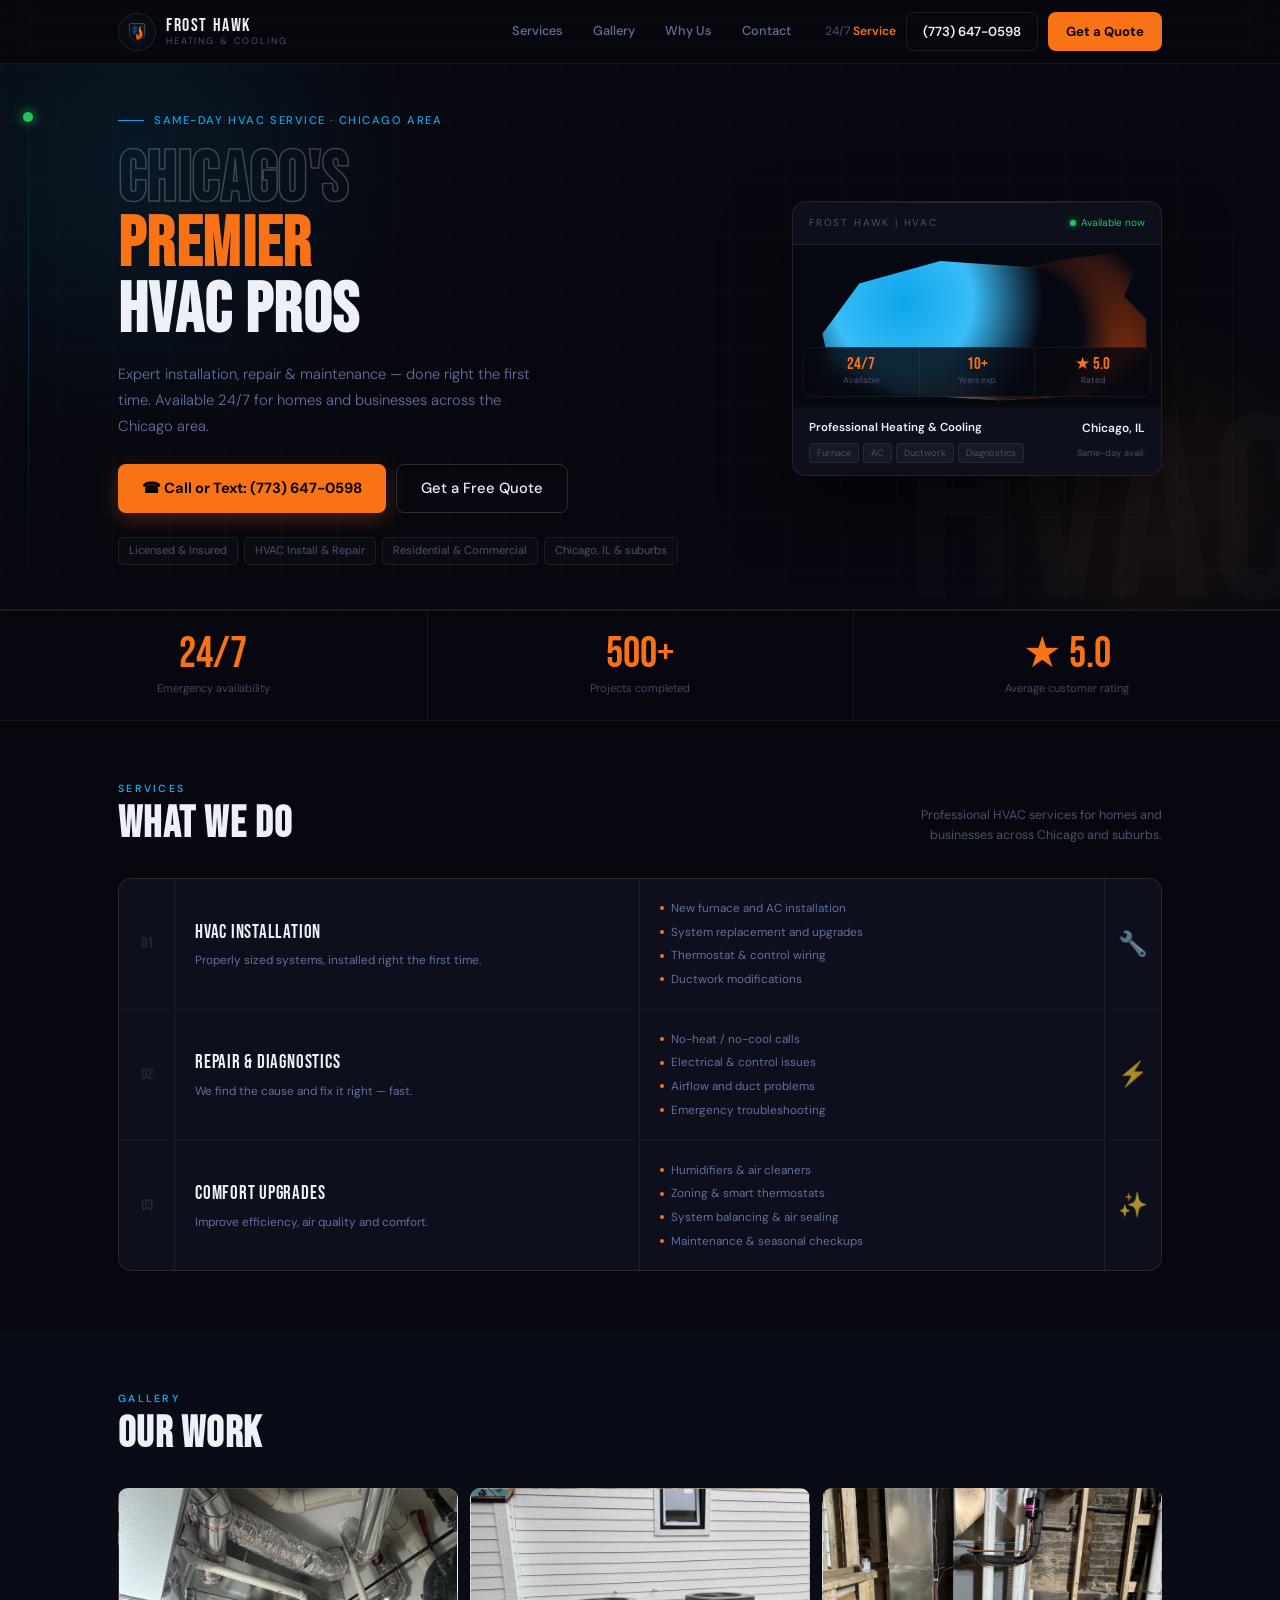
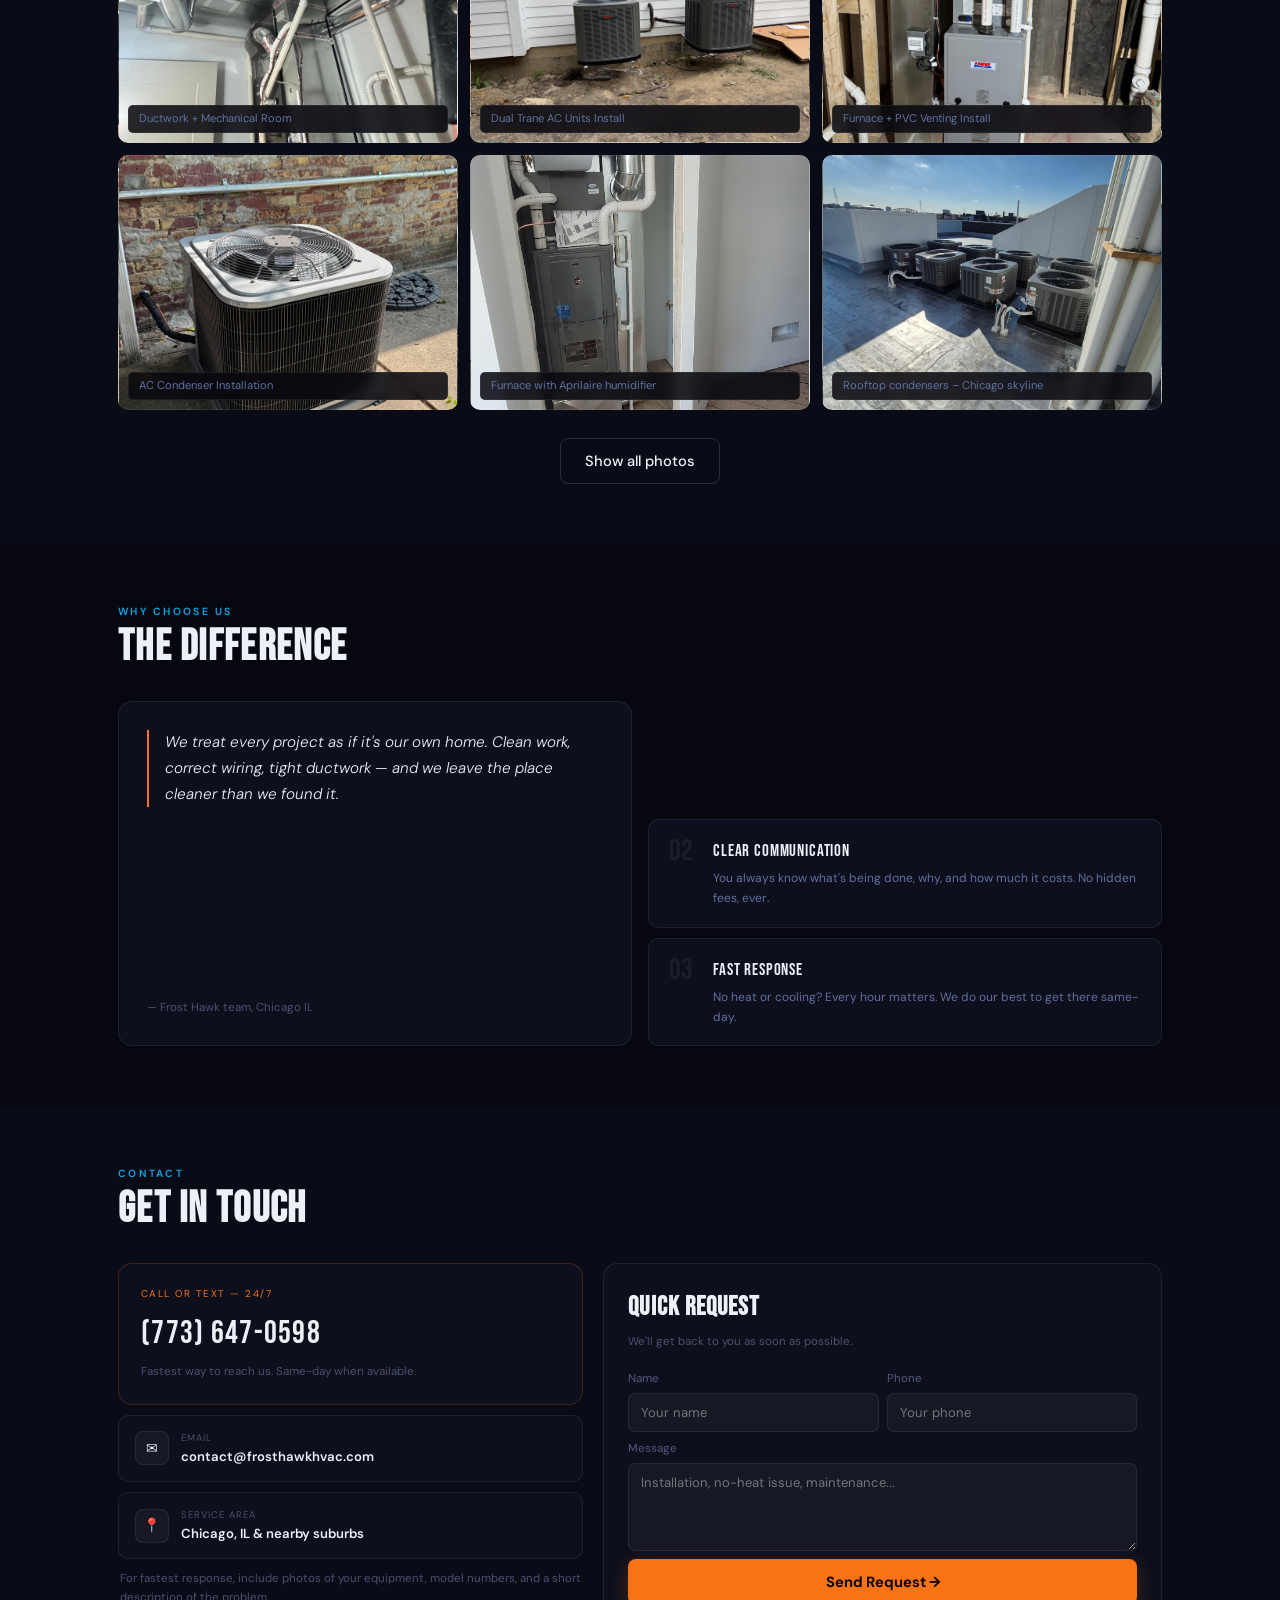
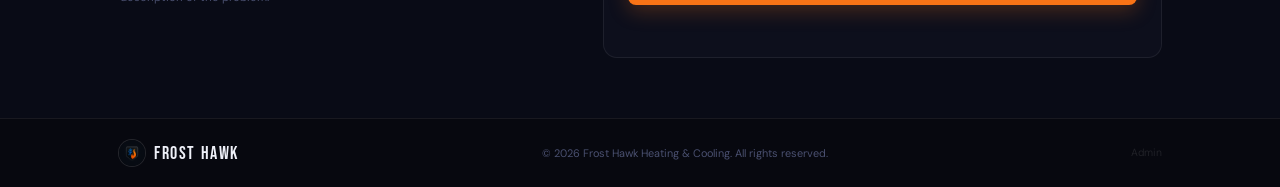
==== commit 645105da: "Add files via upload" ====
--- a/index.html
+++ b/index.html
@@ -15,6 +15,17 @@
 
 <!-- ══ MOBILE BAR ══ -->
 <div class="mob-bar" id="mobBar">
+  <div class="mob-top">
+    <a href="#" class="logo">
+      <div class="logo-ring">
+        <img src="logo-frost-hawk.png" alt="Frost Hawk" onerror="this.style.display='none'">
+      </div>
+      <div>
+        <span class="logo-name">FROST HAWK</span>
+        <span class="logo-tag">Heating & Cooling</span>
+      </div>
+    </a>
+  </div>
   <nav class="mob-nav">
     <a href="#services">Services</a>
     <a href="#gallery">Gallery</a>
@@ -63,14 +74,14 @@
     <div class="hero-content anim-fade-up">
       <div class="hero-eyebrow">
         <span class="eyebrow-line"></span>
-        <span>Same-day HVAC service · Chicago area</span>
+        <span id="sc-hero-eyebrow">Same-day HVAC service · Chicago area</span>
       </div>
       <h1 class="hero-h1">
-        <em>Chicago's</em>
-        <strong>Premier</strong>
-        HVAC PROS
+        <em><span id="sc-hero-line1">Chicago's</span></em>
+        <strong><span id="sc-hero-line2">Premier</span></strong>
+        <span id="sc-hero-line3">HVAC PROS</span>
       </h1>
-      <p class="hero-desc">Expert installation, repair & maintenance — done right the first time. Available 24/7 for homes and businesses across the Chicago area.</p>
+      <p class="hero-desc" id="sc-hero-desc">Expert installation, repair & maintenance — done right the first time. Available 24/7 for homes and businesses across the Chicago area.</p>
       <div class="hero-actions">
         <a href="tel:+17736470598" class="btn-cta">☎ Call or Text: (773) 647-0598</a>
         <a href="#contact" class="btn-ghost">Get a Free Quote</a>
@@ -115,16 +126,16 @@
 <!-- ══ STRIP ══ -->
 <div class="strip">
   <div class="strip-item anim-fade-up">
-    <span class="strip-n" data-count="24" data-suffix="/7">24/7</span>
-    <span class="strip-l">Emergency availability</span>
+    <span class="strip-n" id="sc-strip1-num" data-count="24" data-suffix="/7">24/7</span>
+    <span class="strip-l" id="sc-strip1-label">Emergency availability</span>
   </div>
   <div class="strip-item anim-fade-up anim-delay-1">
-    <span class="strip-n" data-count="500" data-suffix="+">500+</span>
-    <span class="strip-l">Projects completed</span>
+    <span class="strip-n" id="sc-strip2-num" data-count="500" data-suffix="+">500+</span>
+    <span class="strip-l" id="sc-strip2-label">Projects completed</span>
   </div>
   <div class="strip-item anim-fade-up anim-delay-2">
     <span class="strip-n">★ 5.0</span>
-    <span class="strip-l">Average customer rating</span>
+    <span class="strip-l" id="sc-strip3-label">Average customer rating</span>
   </div>
 </div>
 
@@ -221,8 +232,8 @@
     </div>
     <div class="why-layout">
       <div class="why-quote-card anim-fade-up">
-        <blockquote class="why-quote">"We treat every project as if it's our own home. Clean work, correct wiring, tight ductwork — and we leave the place cleaner than we found it."</blockquote>
-        <div class="why-sig">— Frost Hawk team, Chicago IL</div>
+        <blockquote class="why-quote" id="sc-why-quote">"We treat every project as if it's our own home. Clean work, correct wiring, tight ductwork — and we leave the place cleaner than we found it."</blockquote>
+        <div class="why-sig" id="sc-why-sig">— Frost Hawk team, Chicago IL</div>
       </div>
       <div class="why-items">
         <div class="why-item anim-slide-right">
--- a/style.css
+++ b/style.css
@@ -216,10 +216,15 @@
 .footer-admin:hover { color: var(--dim); }
 
 /* ── MOBILE ── */
-.mob-bar { display: none; position: fixed; top: 0; left: 0; right: 0; z-index: 200; background: rgba(7,8,15,0.94); backdrop-filter: blur(16px); border-bottom: 1px solid var(--border); padding: 9px 16px; flex-direction: column; gap: 8px; }
-.mob-nav { display: flex; gap: 5px; overflow-x: auto; scrollbar-width: none; }
-.mob-nav::-webkit-scrollbar { display: none; }
-.mob-nav a { flex-shrink: 0; padding: 7px 13px; border-radius: 7px; border: 1px solid var(--border); font-size: 0.8rem; color: var(--muted); background: rgba(255,255,255,0.03); white-space: nowrap; transition: color 0.15s; }
+.mob-bar { display: none; position: fixed; top: 0; left: 0; right: 0; z-index: 200; background: rgba(7,8,15,0.94); backdrop-filter: blur(16px); border-bottom: 1px solid var(--border); padding: 8px 14px; flex-direction: column; gap: 7px; }
+.mob-top { display: flex; align-items: center; justify-content: space-between; gap: 10px; }
+.mob-top .logo { gap: 8px; }
+.mob-top .logo-name { font-size: 0.95rem; }
+.mob-top .logo-tag { font-size: 0.52rem; }
+.mob-phone-btn { background: var(--orange); color: #0a0500; font-weight: 700; font-size: 0.75rem; padding: 7px 12px; border-radius: 7px; white-space: nowrap; flex-shrink: 0; transition: background 0.15s; }
+.mob-phone-btn:hover { background: var(--orange2); }
+.mob-nav { display: grid; grid-template-columns: repeat(4, 1fr); gap: 5px; }
+.mob-nav a { padding: 8px 6px; border-radius: 7px; border: 1px solid var(--border); font-size: 0.75rem; color: var(--muted); background: rgba(255,255,255,0.03); white-space: nowrap; text-align: center; transition: color 0.15s; }
 .mob-nav a:hover { color: var(--txt); }
 .mob-cta { display: block; width: 100%; text-align: center; padding: 11px; background: var(--orange); color: #0a0500; font-weight: 700; font-size: 0.9rem; border-radius: 8px; max-height: 0; overflow: hidden; opacity: 0; transition: max-height 0.25s ease, opacity 0.25s ease, padding 0.25s ease; }
 body.mob-phone .mob-cta { max-height: 56px; opacity: 1; padding: 11px; }
